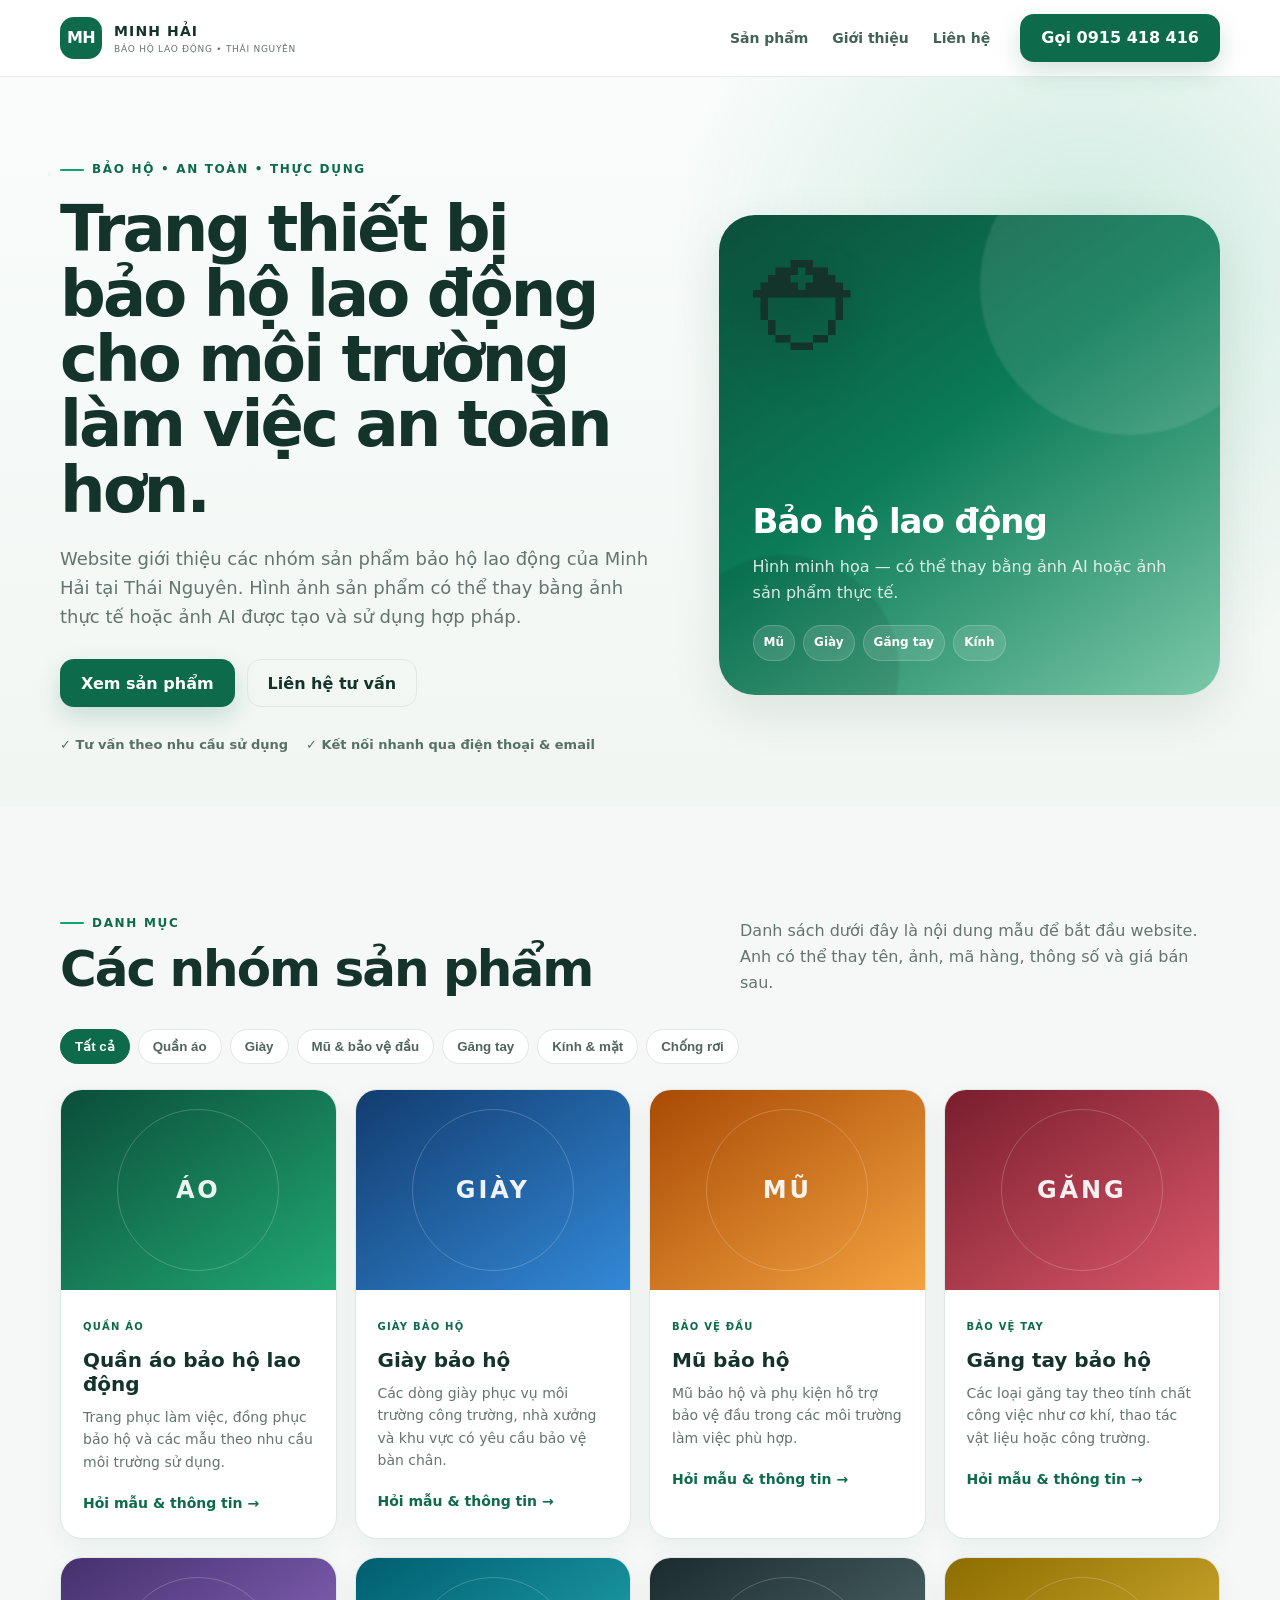
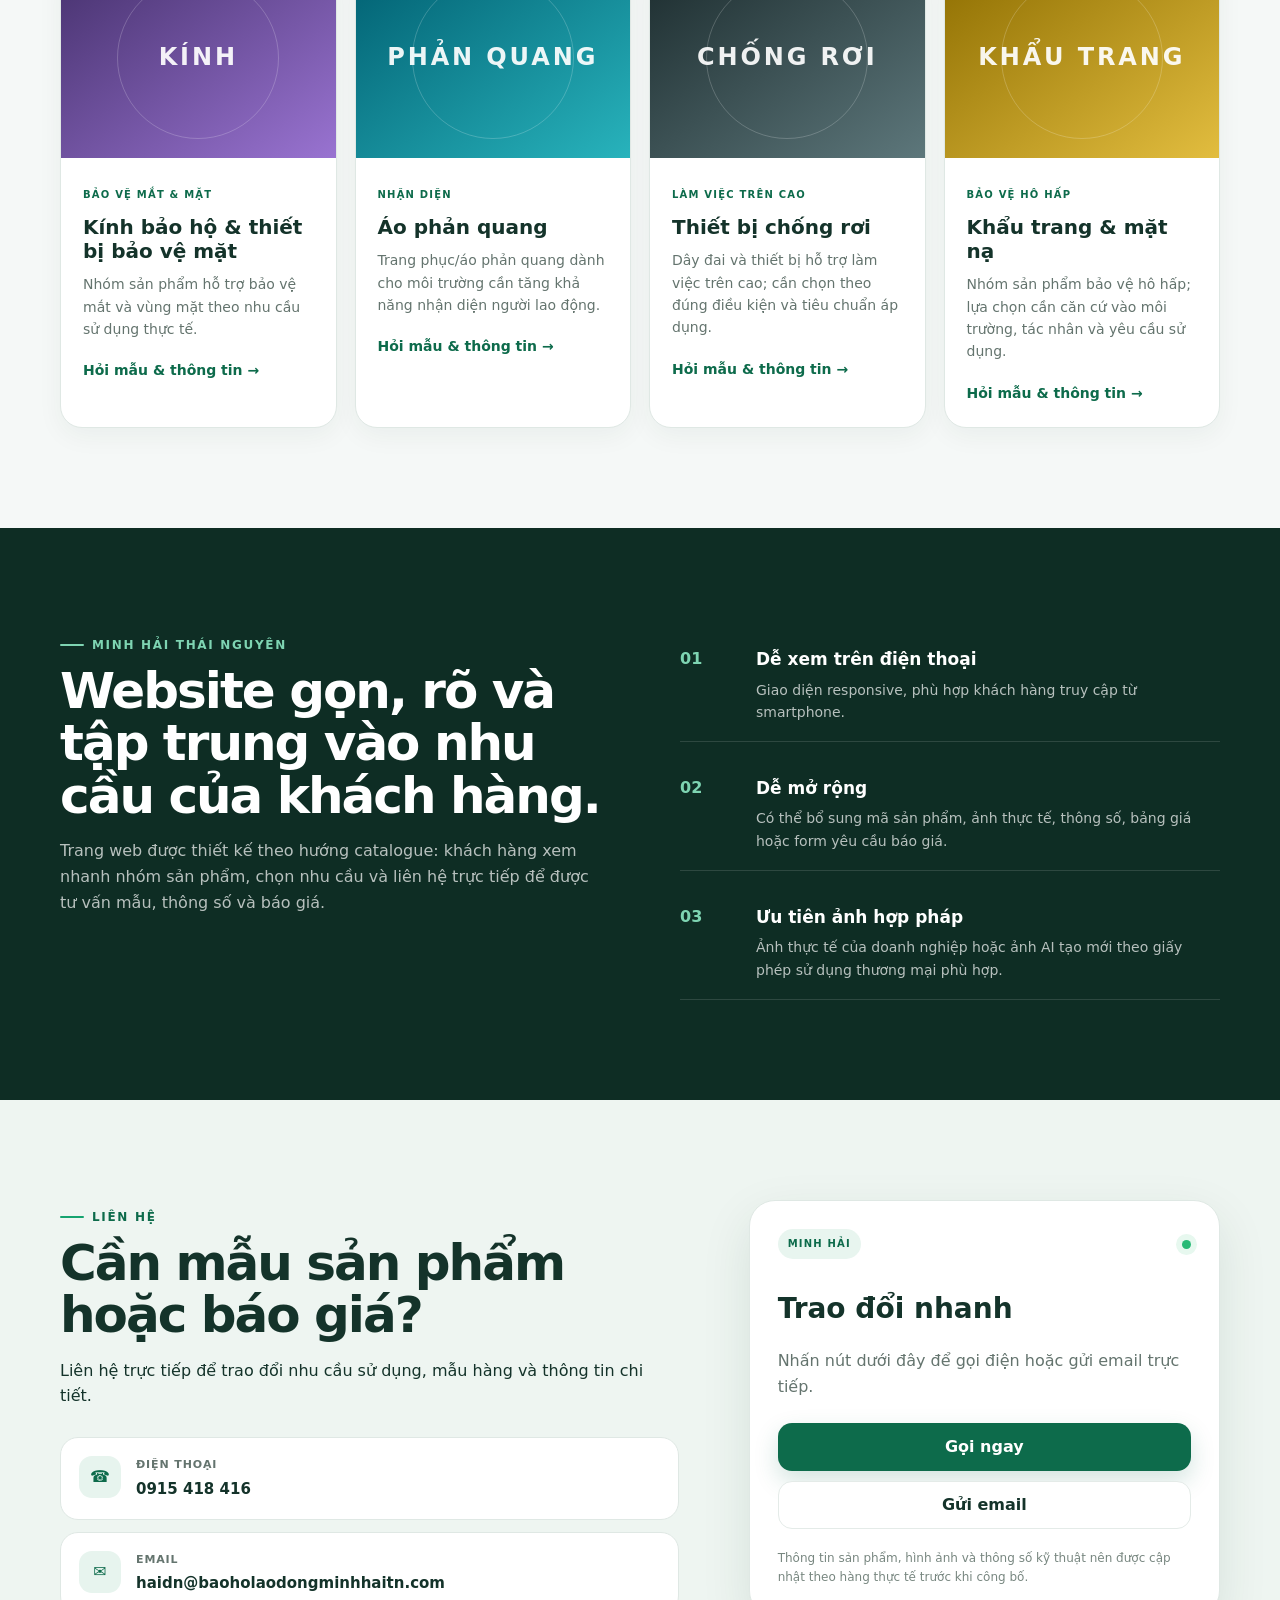
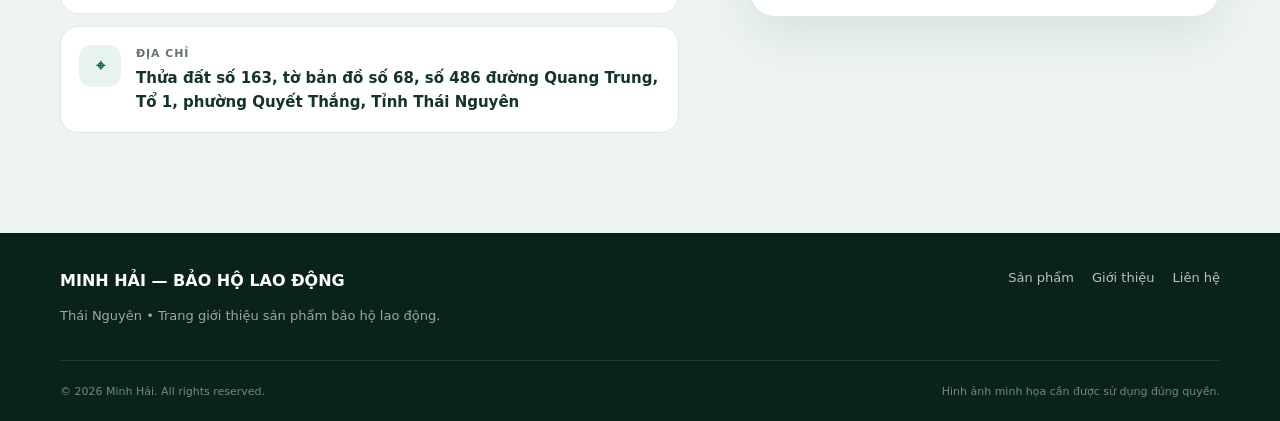
==== index.html @ f8e29e65 "Add files via upload" ====
<!doctype html>
<html lang="vi">
<head>
  <meta charset="utf-8">
  <meta name="viewport" content="width=device-width, initial-scale=1">
  <meta name="description" content="Bảo hộ lao động Minh Hải Thái Nguyên - giới thiệu trang thiết bị bảo hộ lao động và thông tin liên hệ.">
  <meta name="theme-color" content="#0d6b4b">
  <meta property="og:title" content="Bảo hộ lao động Minh Hải Thái Nguyên">
  <meta property="og:description" content="Trang giới thiệu sản phẩm bảo hộ lao động và thông tin liên hệ tại Thái Nguyên.">
  <title>Bảo hộ lao động Minh Hải Thái Nguyên</title>
  <link rel="stylesheet" href="styles.css">
</head>
<body>
  <header class="site-header">
    <div class="container nav-wrap">
      <a href="#top" class="brand" aria-label="Trang chủ">
        <span class="brand-mark">MH</span>
        <span>
          <strong>MINH HẢI</strong>
          <small>BẢO HỘ LAO ĐỘNG • THÁI NGUYÊN</small>
        </span>
      </a>

      <nav class="nav" aria-label="Điều hướng">
        <a href="#san-pham">Sản phẩm</a>
        <a href="#gioi-thieu">Giới thiệu</a>
        <a href="#lien-he">Liên hệ</a>
      </nav>

      <a class="btn btn-primary nav-cta" href="tel:0915418416">Gọi 0915 418 416</a>
    </div>
  </header>

  <main id="top">
    <section class="hero">
      <div class="container hero-grid">
        <div class="hero-copy">
          <span class="eyebrow">BẢO HỘ • AN TOÀN • THỰC DỤNG</span>
          <h1>Trang thiết bị bảo hộ lao động cho môi trường làm việc an toàn hơn.</h1>
          <p>
            Website giới thiệu các nhóm sản phẩm bảo hộ lao động của Minh Hải tại Thái Nguyên.
            Hình ảnh sản phẩm có thể thay bằng ảnh thực tế hoặc ảnh AI được tạo và sử dụng hợp pháp.
          </p>
          <div class="hero-actions">
            <a class="btn btn-primary" href="#san-pham">Xem sản phẩm</a>
            <a class="btn btn-ghost" href="#lien-he">Liên hệ tư vấn</a>
          </div>
          <div class="hero-meta">
            <span>✓ Tư vấn theo nhu cầu sử dụng</span>
            <span>✓ Kết nối nhanh qua điện thoại & email</span>
          </div>
        </div>

        <div class="hero-card" aria-label="Khu vực hình ảnh minh họa">
          <div class="helmet">⛑</div>
          <div class="hero-card-title">Bảo hộ lao động</div>
          <div class="hero-card-sub">Hình minh họa — có thể thay bằng ảnh AI hoặc ảnh sản phẩm thực tế.</div>
          <div class="hero-chip-row">
            <span>Mũ</span><span>Giày</span><span>Găng tay</span><span>Kính</span>
          </div>
        </div>
      </div>
    </section>

    <section id="san-pham" class="section products-section">
      <div class="container">
        <div class="section-heading">
          <div>
            <span class="eyebrow">DANH MỤC</span>
            <h2>Các nhóm sản phẩm</h2>
          </div>
          <p>Danh sách dưới đây là nội dung mẫu để bắt đầu website. Anh có thể thay tên, ảnh, mã hàng, thông số và giá bán sau.</p>
        </div>

        <div class="filters" role="tablist" aria-label="Lọc sản phẩm">
          <button class="filter active" data-filter="all">Tất cả</button>
          <button class="filter" data-filter="clothing">Quần áo</button>
          <button class="filter" data-filter="footwear">Giày</button>
          <button class="filter" data-filter="head">Mũ & bảo vệ đầu</button>
          <button class="filter" data-filter="hand">Găng tay</button>
          <button class="filter" data-filter="eye">Kính & mặt</button>
          <button class="filter" data-filter="fall">Chống rơi</button>
        </div>

        <div class="product-grid">
          <article class="product-card" data-category="clothing">
            <div class="product-visual visual-green"><span>ÁO</span></div>
            <div class="product-body">
              <span class="tag">QUẦN ÁO</span>
              <h3>Quần áo bảo hộ lao động</h3>
              <p>Trang phục làm việc, đồng phục bảo hộ và các mẫu theo nhu cầu môi trường sử dụng.</p>
              <a href="#lien-he" class="text-link">Hỏi mẫu & thông tin →</a>
            </div>
          </article>

          <article class="product-card" data-category="footwear">
            <div class="product-visual visual-blue"><span>GIÀY</span></div>
            <div class="product-body">
              <span class="tag">GIÀY BẢO HỘ</span>
              <h3>Giày bảo hộ</h3>
              <p>Các dòng giày phục vụ môi trường công trường, nhà xưởng và khu vực có yêu cầu bảo vệ bàn chân.</p>
              <a href="#lien-he" class="text-link">Hỏi mẫu & thông tin →</a>
            </div>
          </article>

          <article class="product-card" data-category="head">
            <div class="product-visual visual-orange"><span>MŨ</span></div>
            <div class="product-body">
              <span class="tag">BẢO VỆ ĐẦU</span>
              <h3>Mũ bảo hộ</h3>
              <p>Mũ bảo hộ và phụ kiện hỗ trợ bảo vệ đầu trong các môi trường làm việc phù hợp.</p>
              <a href="#lien-he" class="text-link">Hỏi mẫu & thông tin →</a>
            </div>
          </article>

          <article class="product-card" data-category="hand">
            <div class="product-visual visual-red"><span>GĂNG</span></div>
            <div class="product-body">
              <span class="tag">BẢO VỆ TAY</span>
              <h3>Găng tay bảo hộ</h3>
              <p>Các loại găng tay theo tính chất công việc như cơ khí, thao tác vật liệu hoặc công trường.</p>
              <a href="#lien-he" class="text-link">Hỏi mẫu & thông tin →</a>
            </div>
          </article>

          <article class="product-card" data-category="eye">
            <div class="product-visual visual-purple"><span>KÍNH</span></div>
            <div class="product-body">
              <span class="tag">BẢO VỆ MẮT & MẶT</span>
              <h3>Kính bảo hộ & thiết bị bảo vệ mặt</h3>
              <p>Nhóm sản phẩm hỗ trợ bảo vệ mắt và vùng mặt theo nhu cầu sử dụng thực tế.</p>
              <a href="#lien-he" class="text-link">Hỏi mẫu & thông tin →</a>
            </div>
          </article>

          <article class="product-card" data-category="clothing">
            <div class="product-visual visual-cyan"><span>PHẢN QUANG</span></div>
            <div class="product-body">
              <span class="tag">NHẬN DIỆN</span>
              <h3>Áo phản quang</h3>
              <p>Trang phục/áo phản quang dành cho môi trường cần tăng khả năng nhận diện người lao động.</p>
              <a href="#lien-he" class="text-link">Hỏi mẫu & thông tin →</a>
            </div>
          </article>

          <article class="product-card" data-category="fall">
            <div class="product-visual visual-dark"><span>CHỐNG RƠI</span></div>
            <div class="product-body">
              <span class="tag">LÀM VIỆC TRÊN CAO</span>
              <h3>Thiết bị chống rơi</h3>
              <p>Dây đai và thiết bị hỗ trợ làm việc trên cao; cần chọn theo đúng điều kiện và tiêu chuẩn áp dụng.</p>
              <a href="#lien-he" class="text-link">Hỏi mẫu & thông tin →</a>
            </div>
          </article>

          <article class="product-card" data-category="eye">
            <div class="product-visual visual-yellow"><span>KHẨU TRANG</span></div>
            <div class="product-body">
              <span class="tag">BẢO VỆ HÔ HẤP</span>
              <h3>Khẩu trang & mặt nạ</h3>
              <p>Nhóm sản phẩm bảo vệ hô hấp; lựa chọn cần căn cứ vào môi trường, tác nhân và yêu cầu sử dụng.</p>
              <a href="#lien-he" class="text-link">Hỏi mẫu & thông tin →</a>
            </div>
          </article>
        </div>
      </div>
    </section>

    <section id="gioi-thieu" class="section intro-section">
      <div class="container intro-grid">
        <div>
          <span class="eyebrow">MINH HẢI THÁI NGUYÊN</span>
          <h2>Website gọn, rõ và tập trung vào nhu cầu của khách hàng.</h2>
          <p>
            Trang web được thiết kế theo hướng catalogue: khách hàng xem nhanh nhóm sản phẩm,
            chọn nhu cầu và liên hệ trực tiếp để được tư vấn mẫu, thông số và báo giá.
          </p>
        </div>
        <div class="benefit-list">
          <div class="benefit">
            <span>01</span>
            <div><strong>Dễ xem trên điện thoại</strong><p>Giao diện responsive, phù hợp khách hàng truy cập từ smartphone.</p></div>
          </div>
          <div class="benefit">
            <span>02</span>
            <div><strong>Dễ mở rộng</strong><p>Có thể bổ sung mã sản phẩm, ảnh thực tế, thông số, bảng giá hoặc form yêu cầu báo giá.</p></div>
          </div>
          <div class="benefit">
            <span>03</span>
            <div><strong>Ưu tiên ảnh hợp pháp</strong><p>Ảnh thực tế của doanh nghiệp hoặc ảnh AI tạo mới theo giấy phép sử dụng thương mại phù hợp.</p></div>
          </div>
        </div>
      </div>
    </section>

    <section id="lien-he" class="section contact-section">
      <div class="container contact-grid">
        <div>
          <span class="eyebrow">LIÊN HỆ</span>
          <h2>Cần mẫu sản phẩm hoặc báo giá?</h2>
          <p>Liên hệ trực tiếp để trao đổi nhu cầu sử dụng, mẫu hàng và thông tin chi tiết.</p>

          <div class="contact-cards">
            <a class="contact-card" href="tel:0915418416">
              <span class="contact-icon">☎</span>
              <div><small>Điện thoại</small><strong>0915 418 416</strong></div>
            </a>
            <a class="contact-card" href="mailto:haidn@baoholaodongminhhaitn.com">
              <span class="contact-icon">✉</span>
              <div><small>Email</small><strong>haidn@baoholaodongminhhai<wbr>tn.com</strong></div>
            </a>
            <a class="contact-card" target="_blank" rel="noopener" href="https://www.google.com/maps/search/?api=1&query=Th%E1%BB%ADa%20%C4%91%E1%BA%A5t%20s%E1%BB%91%20163%2C%20t%E1%BB%9D%20b%E1%BA%A3n%20%C4%91%E1%BB%93%20s%E1%BB%91%2068%2C%20s%E1%BB%91%20486%20%C4%91%C6%B0%E1%BB%9Dng%20Quang%20Trung%2C%20T%E1%BB%95%201%2C%20ph%C6%B0%E1%BB%9Dng%20Quy%E1%BA%BFt%20Th%E1%BA%AFng%2C%20t%E1%BB%89nh%20Th%C3%A1i%20Nguy%C3%AAn">
              <span class="contact-icon">⌖</span>
              <div><small>Địa chỉ</small><strong>Thửa đất số 163, tờ bản đồ số 68, số 486 đường Quang Trung, Tổ 1, phường Quyết Thắng, Tỉnh Thái Nguyên</strong></div>
            </a>
          </div>
        </div>

        <div class="contact-panel">
          <div class="panel-top">
            <span class="panel-badge">MINH HẢI</span>
            <span class="dot-live"></span>
          </div>
          <h3>Trao đổi nhanh</h3>
          <p>Nhấn nút dưới đây để gọi điện hoặc gửi email trực tiếp.</p>
          <div class="panel-actions">
            <a class="btn btn-primary btn-wide" href="tel:0915418416">Gọi ngay</a>
            <a class="btn btn-light btn-wide" href="mailto:haidn@baoholaodongminhhai<wbr>tn.com">Gửi email</a>
          </div>
          <small class="panel-note">Thông tin sản phẩm, hình ảnh và thông số kỹ thuật nên được cập nhật theo hàng thực tế trước khi công bố.</small>
        </div>
      </div>
    </section>
  </main>

  <footer class="site-footer">
    <div class="container footer-grid">
      <div>
        <strong>MINH HẢI — BẢO HỘ LAO ĐỘNG</strong>
        <p>Thái Nguyên • Trang giới thiệu sản phẩm bảo hộ lao động.</p>
      </div>
      <div class="footer-links">
        <a href="#san-pham">Sản phẩm</a>
        <a href="#gioi-thieu">Giới thiệu</a>
        <a href="#lien-he">Liên hệ</a>
      </div>
    </div>
    <div class="container footer-bottom">
      <span>© <span id="year"></span> Minh Hải. All rights reserved.</span>
      <span>Hình ảnh minh họa cần được sử dụng đúng quyền.</span>
    </div>
  </footer>

  <script src="script.js"></script>
</body>
</html>
---- styles.css ----
:root{
  --bg:#f5f8f7;
  --surface:#ffffff;
  --text:#14332a;
  --muted:#64746e;
  --brand:#0d6b4b;
  --brand-2:#15a36f;
  --line:#dfe8e4;
  --shadow:0 18px 50px rgba(15,55,43,.10);
  --radius:24px;
}
*{box-sizing:border-box}
html{scroll-behavior:smooth}
body{margin:0;font-family:Inter,ui-sans-serif,system-ui,-apple-system,BlinkMacSystemFont,"Segoe UI",sans-serif;background:var(--bg);color:var(--text);line-height:1.6}
a{color:inherit;text-decoration:none}
.container{width:min(1160px,calc(100% - 40px));margin:0 auto}
.site-header{position:sticky;top:0;z-index:20;background:rgba(255,255,255,.92);backdrop-filter:blur(12px);border-bottom:1px solid rgba(223,232,228,.8)}
.nav-wrap{min-height:76px;display:flex;align-items:center;gap:30px}
.brand{display:flex;align-items:center;gap:12px;margin-right:auto}
.brand-mark{width:42px;height:42px;border-radius:14px;display:grid;place-items:center;background:var(--brand);color:#fff;font-weight:800;letter-spacing:-.04em}
.brand strong{display:block;font-size:14px;letter-spacing:.08em}
.brand small{display:block;color:var(--muted);font-size:9px;letter-spacing:.08em}
.nav{display:flex;gap:24px;color:#426258;font-weight:600;font-size:14px}
.nav a:hover,.text-link:hover{color:var(--brand)}
.btn{display:inline-flex;align-items:center;justify-content:center;min-height:48px;padding:0 20px;border-radius:14px;font-weight:750;border:1px solid transparent;transition:.2s ease}
.btn:hover{transform:translateY(-1px)}
.btn-primary{background:var(--brand);color:#fff;box-shadow:0 10px 25px rgba(13,107,75,.18)}
.btn-ghost{background:transparent;border-color:var(--line);color:var(--text)}
.btn-light{background:#fff;border-color:#e4ebe8;color:var(--text)}
.btn-wide{width:100%}
.hero{padding:76px 0 50px;background:radial-gradient(circle at 85% 25%,rgba(21,163,111,.18),transparent 34%),linear-gradient(180deg,#f9fcfb 0%,#f1f6f3 100%)}
.hero-grid{display:grid;grid-template-columns:1.08fr .92fr;gap:70px;align-items:center}
.eyebrow{display:inline-flex;align-items:center;gap:8px;color:var(--brand);font-weight:800;font-size:12px;letter-spacing:.14em}
.eyebrow:before{content:"";width:24px;height:2px;background:var(--brand-2);border-radius:99px}
.hero h1{font-size:clamp(40px,5vw,70px);line-height:1.02;letter-spacing:-.045em;max-width:760px;margin:17px 0 22px}
.hero-copy>p{font-size:18px;color:var(--muted);max-width:720px;margin:0}
.hero-actions{display:flex;gap:12px;margin:28px 0}
.hero-meta{display:flex;flex-wrap:wrap;gap:18px;color:#587167;font-size:13px;font-weight:650}
.hero-card{min-height:480px;border-radius:36px;position:relative;overflow:hidden;padding:34px;display:flex;flex-direction:column;justify-content:flex-end;background:linear-gradient(145deg,#0c4f3a,#0b7b57 45%,#7bc8a9);box-shadow:var(--shadow)}
.hero-card:before,.hero-card:after{content:"";position:absolute;border-radius:50%;filter:blur(1px)}
.hero-card:before{width:300px;height:300px;background:rgba(255,255,255,.10);top:-80px;right:-60px}
.hero-card:after{width:230px;height:230px;background:rgba(0,0,0,.08);bottom:-90px;left:-50px}
.helmet{position:relative;z-index:1;font-size:120px;line-height:1;margin-bottom:auto;filter:drop-shadow(0 20px 22px rgba(0,0,0,.2))}
.hero-card-title,.hero-card-sub,.hero-chip-row{position:relative;z-index:1;color:#fff}
.hero-card-title{font-size:34px;font-weight:850;letter-spacing:-.03em}
.hero-card-sub{max-width:420px;opacity:.84;margin:6px 0 20px}
.hero-chip-row{display:flex;flex-wrap:wrap;gap:8px}
.hero-chip-row span{background:rgba(255,255,255,.12);border:1px solid rgba(255,255,255,.18);padding:7px 10px;border-radius:999px;font-size:12px;font-weight:700}
.section{padding:100px 0}
.section-heading{display:flex;align-items:end;justify-content:space-between;gap:40px;margin-bottom:34px}
.section-heading h2,.intro-section h2,.contact-section h2{font-size:clamp(32px,4vw,50px);line-height:1.05;letter-spacing:-.04em;margin:10px 0 0}
.section-heading p{max-width:480px;color:var(--muted);margin:0}
.filters{display:flex;gap:8px;flex-wrap:wrap;margin-bottom:25px}
.filter{border:1px solid var(--line);background:#fff;color:#51655d;border-radius:999px;padding:9px 14px;font-weight:700;cursor:pointer}
.filter.active,.filter:hover{background:var(--brand);border-color:var(--brand);color:#fff}
.product-grid{display:grid;grid-template-columns:repeat(4,1fr);gap:18px}
.product-card{background:#fff;border:1px solid var(--line);border-radius:22px;overflow:hidden;box-shadow:0 8px 26px rgba(19,52,42,.05);transition:.2s ease}
.product-card:hover{transform:translateY(-4px);box-shadow:0 18px 34px rgba(19,52,42,.09)}
.product-card.is-hidden{display:none}
.product-visual{min-height:200px;display:grid;place-items:center;font-weight:900;letter-spacing:.12em;font-size:24px;color:rgba(255,255,255,.92);position:relative;overflow:hidden}
.product-visual:after{content:"";width:160px;height:160px;border:1px solid rgba(255,255,255,.2);border-radius:50%;position:absolute}
.visual-green{background:linear-gradient(145deg,#0b4d39,#21a873)}
.visual-blue{background:linear-gradient(145deg,#123c6f,#3389d7)}
.visual-orange{background:linear-gradient(145deg,#a84a05,#f4a340)}
.visual-red{background:linear-gradient(145deg,#781d2d,#da586a)}
.visual-purple{background:linear-gradient(145deg,#45306c,#9973d1)}
.visual-cyan{background:linear-gradient(145deg,#005e70,#28b3bc)}
.visual-dark{background:linear-gradient(145deg,#1b2b2d,#5d777b)}
.visual-yellow{background:linear-gradient(145deg,#8d6d00,#e2bd3f)}
.product-body{padding:22px}
.tag{font-size:10px;letter-spacing:.12em;font-weight:850;color:var(--brand)}
.product-body h3{font-size:20px;line-height:1.2;margin:10px 0}
.product-body p{color:var(--muted);font-size:14px;margin:0 0 17px}
.text-link{font-weight:800;color:var(--brand);font-size:14px}
.intro-section{background:#0e2d24;color:#fff}
.intro-section .eyebrow{color:#7ed4b2}
.intro-section .eyebrow:before{background:#7ed4b2}
.intro-grid{display:grid;grid-template-columns:1fr 1fr;gap:80px;align-items:start}
.intro-section p{color:rgba(255,255,255,.70)}
.benefit-list{display:grid;gap:15px}
.benefit{display:grid;grid-template-columns:60px 1fr;gap:16px;padding:18px 0;border-bottom:1px solid rgba(255,255,255,.13)}
.benefit>span{font-weight:800;color:#7ed4b2}
.benefit strong{font-size:17px}
.benefit p{font-size:14px;margin:5px 0 0}
.contact-section{background:#eef5f1}
.contact-grid{display:grid;grid-template-columns:1.05fr .8fr;gap:70px}
.contact-cards{display:grid;gap:12px;margin-top:28px}
.contact-card{display:flex;gap:15px;align-items:flex-start;padding:18px;background:#fff;border:1px solid var(--line);border-radius:18px}
.contact-card:hover{border-color:#b8d8cb}
.contact-icon{width:42px;height:42px;flex:0 0 auto;border-radius:13px;display:grid;place-items:center;background:#e7f4ee;color:var(--brand);font-weight:900}
.contact-card small{display:block;color:var(--muted);font-size:11px;text-transform:uppercase;letter-spacing:.08em;font-weight:800}
.contact-card strong{display:block;margin-top:3px;font-size:15px;overflow-wrap:anywhere}
.contact-panel{background:#fff;border:1px solid var(--line);border-radius:26px;padding:28px;box-shadow:var(--shadow);align-self:start}
.panel-top{display:flex;align-items:center;justify-content:space-between}
.panel-badge{background:#e8f5ef;color:var(--brand);padding:7px 10px;border-radius:999px;font-size:10px;font-weight:900;letter-spacing:.12em}
.dot-live{width:9px;height:9px;border-radius:50%;background:#29ba76;box-shadow:0 0 0 6px #e7f8ef}
.contact-panel h3{font-size:28px;margin:28px 0 8px}
.contact-panel p{color:var(--muted)}
.panel-actions{display:grid;gap:10px;margin-top:24px}
.panel-note{display:block;color:#788780;font-size:12px;margin-top:20px}
.site-footer{padding:35px 0 20px;background:#09231c;color:#fff}
.footer-grid{display:flex;justify-content:space-between;gap:30px;align-items:start}
.footer-grid p{color:rgba(255,255,255,.6);font-size:13px}
.footer-links{display:flex;gap:18px;color:rgba(255,255,255,.72);font-size:13px}
.footer-bottom{display:flex;justify-content:space-between;gap:20px;padding-top:22px;margin-top:20px;border-top:1px solid rgba(255,255,255,.10);color:rgba(255,255,255,.45);font-size:11px}
@media (max-width:980px){
  .hero-grid,.intro-grid,.contact-grid{grid-template-columns:1fr}
  .hero-card{min-height:380px}
  .product-grid{grid-template-columns:repeat(2,1fr)}
  .section-heading{align-items:start;flex-direction:column}
  .nav{display:none}
}
@media (max-width:620px){
  .container{width:min(100% - 24px,1160px)}
  .nav-cta{display:none}
  .hero{padding-top:52px}
  .hero-actions{flex-direction:column}
  .hero-actions .btn{width:100%}
  .product-grid{grid-template-columns:1fr}
  .section{padding:70px 0}
  .footer-grid,.footer-bottom{flex-direction:column}
  .hero h1{font-size:42px}
}
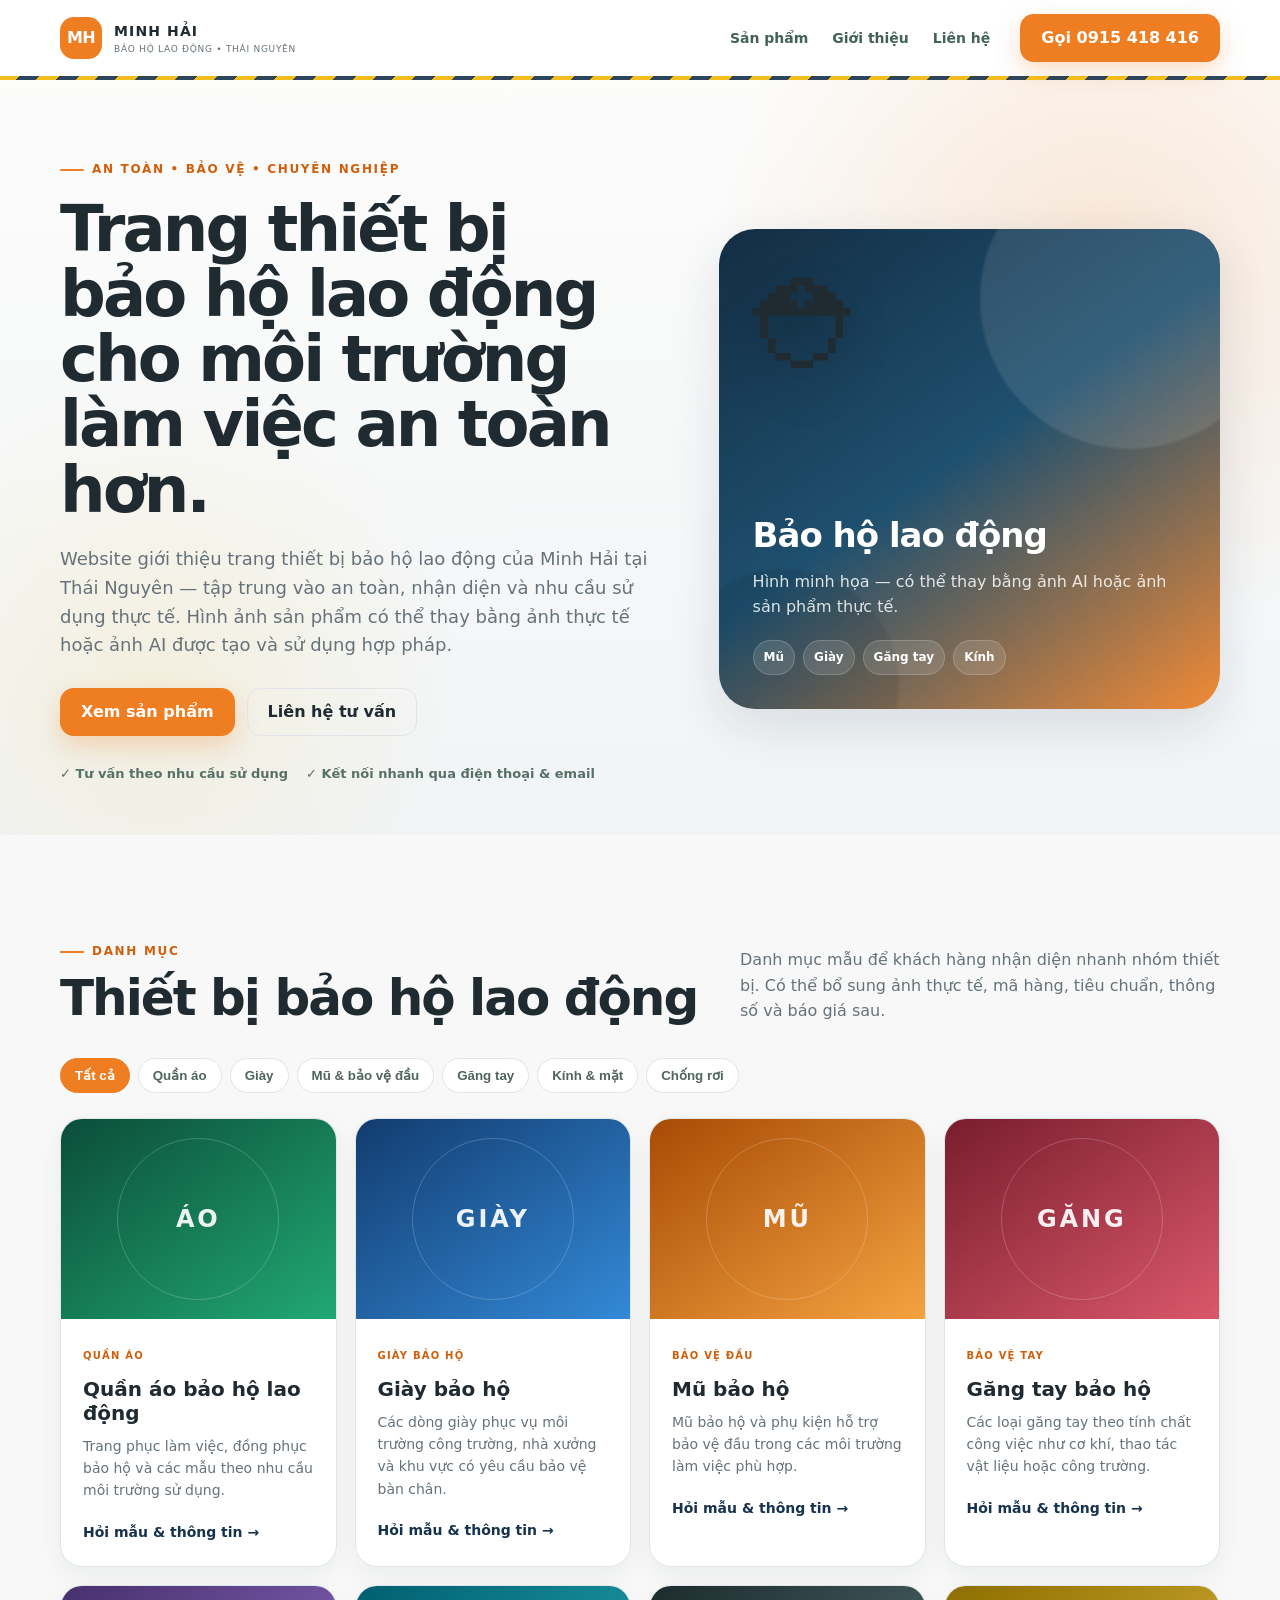
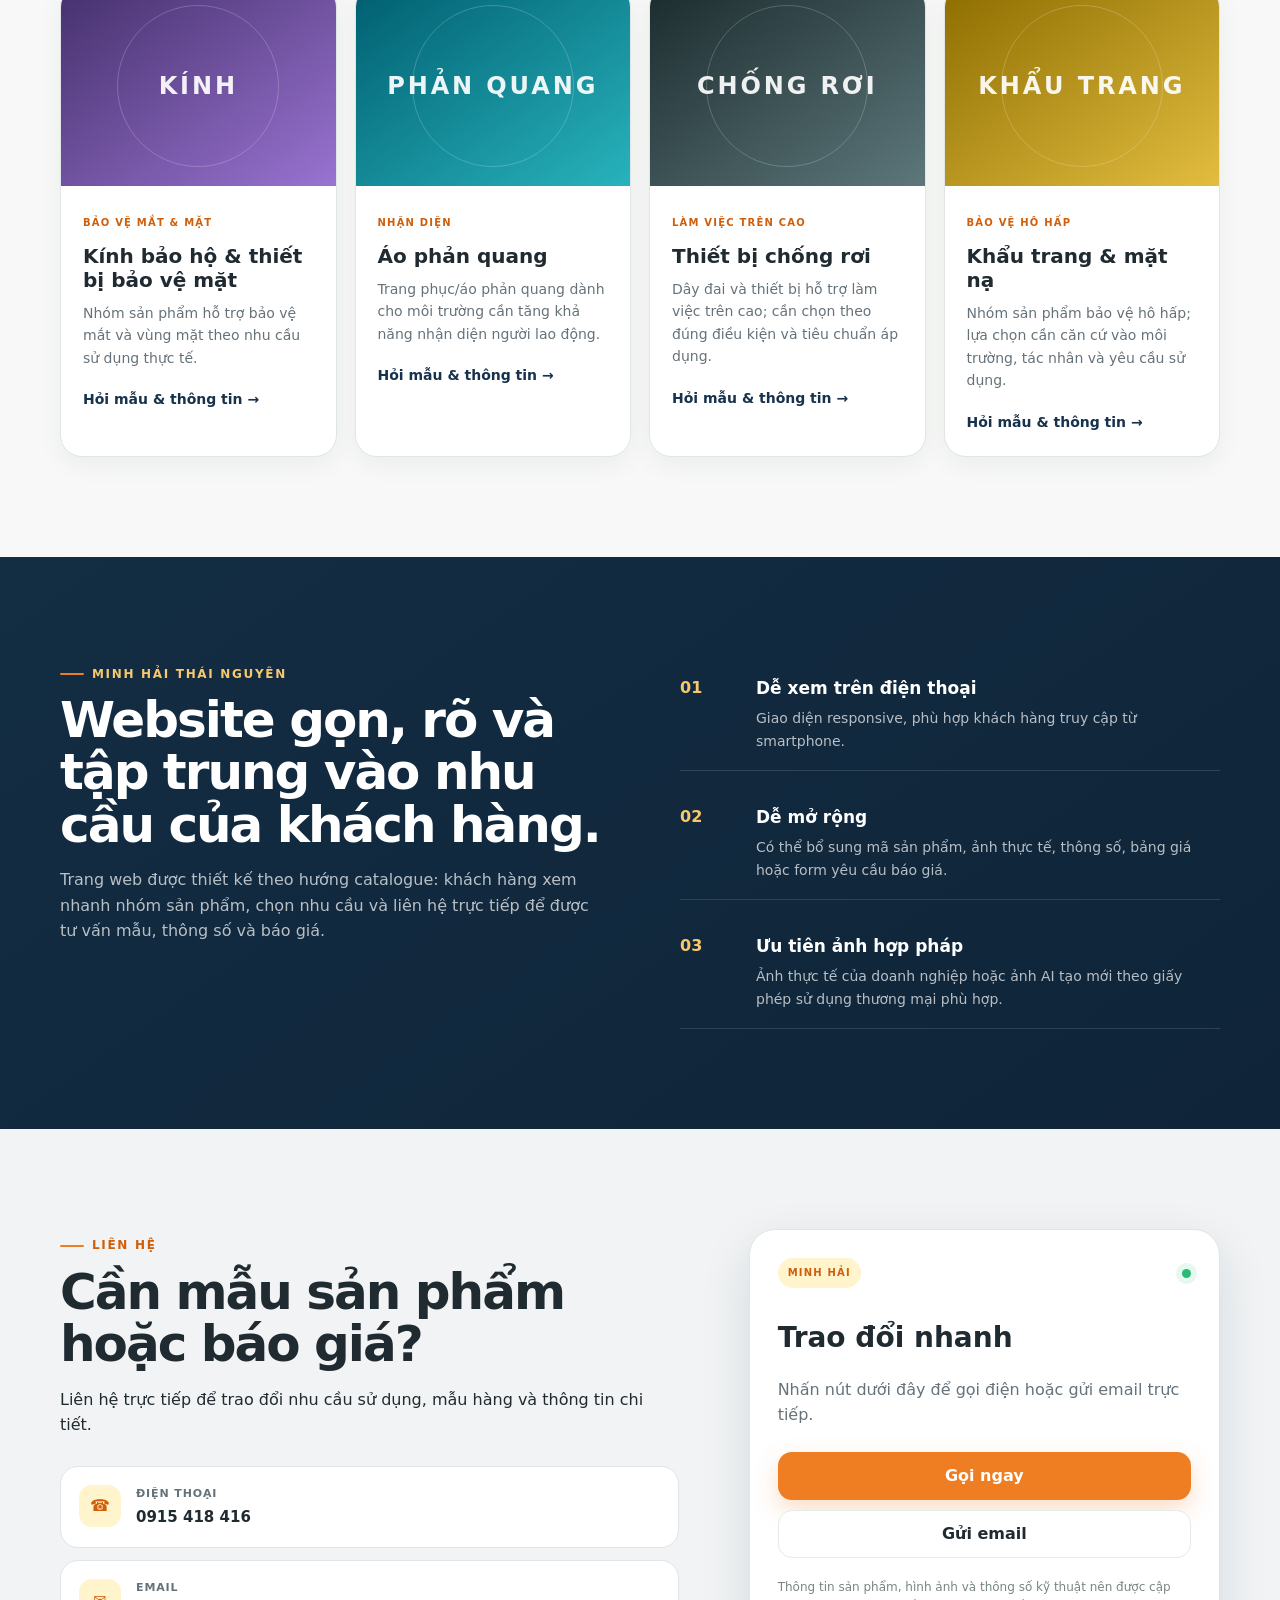
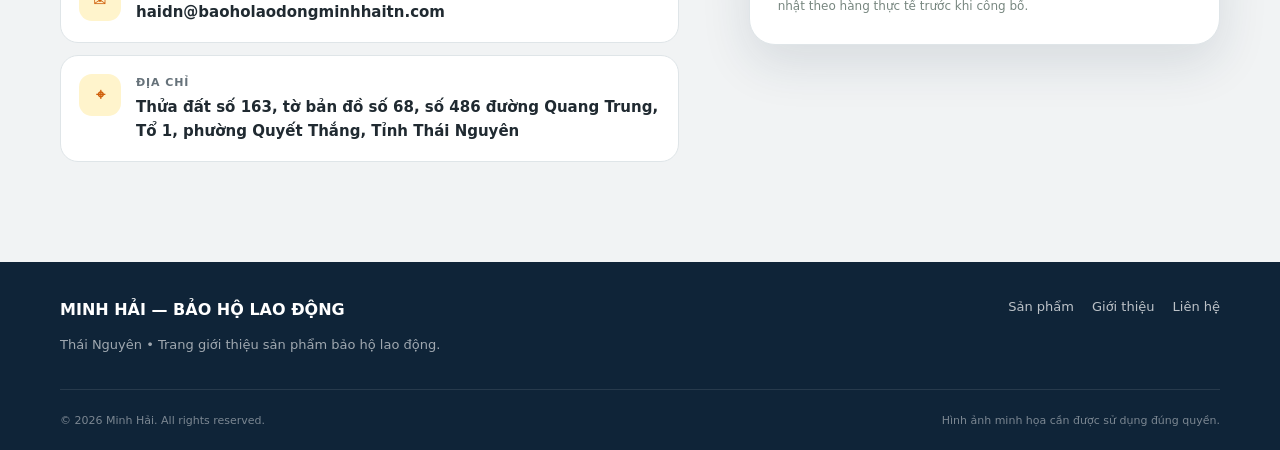
==== commit 64aec874: "Add files via upload" ====
--- a/index.html
+++ b/index.html
@@ -35,10 +35,10 @@
     <section class="hero">
       <div class="container hero-grid">
         <div class="hero-copy">
-          <span class="eyebrow">BẢO HỘ • AN TOÀN • THỰC DỤNG</span>
+          <span class="eyebrow">AN TOÀN • BẢO VỆ • CHUYÊN NGHIỆP</span>
           <h1>Trang thiết bị bảo hộ lao động cho môi trường làm việc an toàn hơn.</h1>
           <p>
-            Website giới thiệu các nhóm sản phẩm bảo hộ lao động của Minh Hải tại Thái Nguyên.
+            Website giới thiệu trang thiết bị bảo hộ lao động của Minh Hải tại Thái Nguyên — tập trung vào an toàn, nhận diện và nhu cầu sử dụng thực tế.
             Hình ảnh sản phẩm có thể thay bằng ảnh thực tế hoặc ảnh AI được tạo và sử dụng hợp pháp.
           </p>
           <div class="hero-actions">
@@ -67,9 +67,9 @@
         <div class="section-heading">
           <div>
             <span class="eyebrow">DANH MỤC</span>
-            <h2>Các nhóm sản phẩm</h2>
-          </div>
-          <p>Danh sách dưới đây là nội dung mẫu để bắt đầu website. Anh có thể thay tên, ảnh, mã hàng, thông số và giá bán sau.</p>
+            <h2>Thiết bị bảo hộ lao động</h2>
+          </div>
+          <p>Danh mục mẫu để khách hàng nhận diện nhanh nhóm thiết bị. Có thể bổ sung ảnh thực tế, mã hàng, tiêu chuẩn, thông số và báo giá sau.</p>
         </div>
 
         <div class="filters" role="tablist" aria-label="Lọc sản phẩm">
--- a/styles.css
+++ b/styles.css
@@ -1,12 +1,19 @@
-:root{
-  --bg:#f5f8f7;
+ :root{
+  --bg:#f7f8f7;
   --surface:#ffffff;
-  --text:#14332a;
-  --muted:#64746e;
-  --brand:#0d6b4b;
-  --brand-2:#15a36f;
-  --line:#dfe8e4;
-  --shadow:0 18px 50px rgba(15,55,43,.10);
+  --text:#202a31;
+  --muted:#66727a;
+  --brand:#17324d;
+  --brand-2:#ef7d22;
+  --safety:#f2b705;
+  --safety-soft:#fff4cc;
+  --navy:#17324d;
+  --navy-2:#0f2438;
+  --orange:#ef7d22;
+  --orange-dark:#cf5f0b;
+  --steel:#6f8795;
+  --line:#dfe5e8;
+  --shadow:0 18px 50px rgba(23,50,77,.12);
   --radius:24px;
 }
 *{box-sizing:border-box}
@@ -15,32 +22,33 @@
 a{color:inherit;text-decoration:none}
 .container{width:min(1160px,calc(100% - 40px));margin:0 auto}
 .site-header{position:sticky;top:0;z-index:20;background:rgba(255,255,255,.92);backdrop-filter:blur(12px);border-bottom:1px solid rgba(223,232,228,.8)}
+.site-header:after{content:"";position:absolute;left:0;right:0;bottom:-4px;height:4px;background:repeating-linear-gradient(135deg,#f2b705 0 14px,#17324d 14px 28px);opacity:.9}
 .nav-wrap{min-height:76px;display:flex;align-items:center;gap:30px}
 .brand{display:flex;align-items:center;gap:12px;margin-right:auto}
-.brand-mark{width:42px;height:42px;border-radius:14px;display:grid;place-items:center;background:var(--brand);color:#fff;font-weight:800;letter-spacing:-.04em}
+.brand-mark{width:42px;height:42px;border-radius:14px;display:grid;place-items:center;background:var(--orange);color:#fff;font-weight:800;letter-spacing:-.04em}
 .brand strong{display:block;font-size:14px;letter-spacing:.08em}
 .brand small{display:block;color:var(--muted);font-size:9px;letter-spacing:.08em}
 .nav{display:flex;gap:24px;color:#426258;font-weight:600;font-size:14px}
-.nav a:hover,.text-link:hover{color:var(--brand)}
+.nav a:hover,.text-link:hover{color:var(--orange-dark)}
 .btn{display:inline-flex;align-items:center;justify-content:center;min-height:48px;padding:0 20px;border-radius:14px;font-weight:750;border:1px solid transparent;transition:.2s ease}
 .btn:hover{transform:translateY(-1px)}
-.btn-primary{background:var(--brand);color:#fff;box-shadow:0 10px 25px rgba(13,107,75,.18)}
+.btn-primary{background:var(--orange);color:#fff;box-shadow:0 10px 25px rgba(239,125,34,.25)}
 .btn-ghost{background:transparent;border-color:var(--line);color:var(--text)}
 .btn-light{background:#fff;border-color:#e4ebe8;color:var(--text)}
 .btn-wide{width:100%}
-.hero{padding:76px 0 50px;background:radial-gradient(circle at 85% 25%,rgba(21,163,111,.18),transparent 34%),linear-gradient(180deg,#f9fcfb 0%,#f1f6f3 100%)}
+.hero{padding:76px 0 50px;background:radial-gradient(circle at 86% 24%,rgba(239,125,34,.16),transparent 31%),radial-gradient(circle at 12% 80%,rgba(242,183,5,.10),transparent 24%),linear-gradient(180deg,#fcfcfb 0%,#f1f4f6 100%)}
 .hero-grid{display:grid;grid-template-columns:1.08fr .92fr;gap:70px;align-items:center}
-.eyebrow{display:inline-flex;align-items:center;gap:8px;color:var(--brand);font-weight:800;font-size:12px;letter-spacing:.14em}
-.eyebrow:before{content:"";width:24px;height:2px;background:var(--brand-2);border-radius:99px}
+.eyebrow{display:inline-flex;align-items:center;gap:8px;color:var(--orange-dark);font-weight:800;font-size:12px;letter-spacing:.14em}
+.eyebrow:before{content:"";width:24px;height:2px;background:var(--orange);border-radius:99px}
 .hero h1{font-size:clamp(40px,5vw,70px);line-height:1.02;letter-spacing:-.045em;max-width:760px;margin:17px 0 22px}
 .hero-copy>p{font-size:18px;color:var(--muted);max-width:720px;margin:0}
 .hero-actions{display:flex;gap:12px;margin:28px 0}
 .hero-meta{display:flex;flex-wrap:wrap;gap:18px;color:#587167;font-size:13px;font-weight:650}
-.hero-card{min-height:480px;border-radius:36px;position:relative;overflow:hidden;padding:34px;display:flex;flex-direction:column;justify-content:flex-end;background:linear-gradient(145deg,#0c4f3a,#0b7b57 45%,#7bc8a9);box-shadow:var(--shadow)}
+.hero-card{min-height:480px;border-radius:36px;position:relative;overflow:hidden;padding:34px;display:flex;flex-direction:column;justify-content:flex-end;background:linear-gradient(145deg,#132d43,#1f506f 48%,#f18a35);box-shadow:var(--shadow)}
 .hero-card:before,.hero-card:after{content:"";position:absolute;border-radius:50%;filter:blur(1px)}
 .hero-card:before{width:300px;height:300px;background:rgba(255,255,255,.10);top:-80px;right:-60px}
 .hero-card:after{width:230px;height:230px;background:rgba(0,0,0,.08);bottom:-90px;left:-50px}
-.helmet{position:relative;z-index:1;font-size:120px;line-height:1;margin-bottom:auto;filter:drop-shadow(0 20px 22px rgba(0,0,0,.2))}
+.helmet{position:relative;z-index:1;font-size:120px;line-height:1;margin-bottom:auto;filter:drop-shadow(0 20px 22px rgba(0,0,0,.22));transform:translateY(4px)}
 .hero-card-title,.hero-card-sub,.hero-chip-row{position:relative;z-index:1;color:#fff}
 .hero-card-title{font-size:34px;font-weight:850;letter-spacing:-.03em}
 .hero-card-sub{max-width:420px;opacity:.84;margin:6px 0 20px}
@@ -52,7 +60,7 @@
 .section-heading p{max-width:480px;color:var(--muted);margin:0}
 .filters{display:flex;gap:8px;flex-wrap:wrap;margin-bottom:25px}
 .filter{border:1px solid var(--line);background:#fff;color:#51655d;border-radius:999px;padding:9px 14px;font-weight:700;cursor:pointer}
-.filter.active,.filter:hover{background:var(--brand);border-color:var(--brand);color:#fff}
+.filter.active,.filter:hover{background:var(--orange);border-color:var(--orange);color:#fff}
 .product-grid{display:grid;grid-template-columns:repeat(4,1fr);gap:18px}
 .product-card{background:#fff;border:1px solid var(--line);border-radius:22px;overflow:hidden;box-shadow:0 8px 26px rgba(19,52,42,.05);transition:.2s ease}
 .product-card:hover{transform:translateY(-4px);box-shadow:0 18px 34px rgba(19,52,42,.09)}
@@ -68,37 +76,37 @@
 .visual-dark{background:linear-gradient(145deg,#1b2b2d,#5d777b)}
 .visual-yellow{background:linear-gradient(145deg,#8d6d00,#e2bd3f)}
 .product-body{padding:22px}
-.tag{font-size:10px;letter-spacing:.12em;font-weight:850;color:var(--brand)}
+.tag{font-size:10px;letter-spacing:.12em;font-weight:850;color:var(--orange-dark)}
 .product-body h3{font-size:20px;line-height:1.2;margin:10px 0}
 .product-body p{color:var(--muted);font-size:14px;margin:0 0 17px}
 .text-link{font-weight:800;color:var(--brand);font-size:14px}
-.intro-section{background:#0e2d24;color:#fff}
-.intro-section .eyebrow{color:#7ed4b2}
-.intro-section .eyebrow:before{background:#7ed4b2}
+.intro-section{background:linear-gradient(145deg,#132d43,#0f2438);color:#fff}
+.intro-section .eyebrow{color:#f8c86a}
+.intro-section .eyebrow:before{background:#ef7d22}
 .intro-grid{display:grid;grid-template-columns:1fr 1fr;gap:80px;align-items:start}
 .intro-section p{color:rgba(255,255,255,.70)}
 .benefit-list{display:grid;gap:15px}
 .benefit{display:grid;grid-template-columns:60px 1fr;gap:16px;padding:18px 0;border-bottom:1px solid rgba(255,255,255,.13)}
-.benefit>span{font-weight:800;color:#7ed4b2}
+.benefit>span{font-weight:800;color:#f8c86a}
 .benefit strong{font-size:17px}
 .benefit p{font-size:14px;margin:5px 0 0}
-.contact-section{background:#eef5f1}
+.contact-section{background:#f1f3f4}
 .contact-grid{display:grid;grid-template-columns:1.05fr .8fr;gap:70px}
 .contact-cards{display:grid;gap:12px;margin-top:28px}
 .contact-card{display:flex;gap:15px;align-items:flex-start;padding:18px;background:#fff;border:1px solid var(--line);border-radius:18px}
-.contact-card:hover{border-color:#b8d8cb}
-.contact-icon{width:42px;height:42px;flex:0 0 auto;border-radius:13px;display:grid;place-items:center;background:#e7f4ee;color:var(--brand);font-weight:900}
+.contact-card:hover{border-color:#efc18c}
+.contact-icon{width:42px;height:42px;flex:0 0 auto;border-radius:13px;display:grid;place-items:center;background:var(--safety-soft);color:var(--orange-dark);font-weight:900}
 .contact-card small{display:block;color:var(--muted);font-size:11px;text-transform:uppercase;letter-spacing:.08em;font-weight:800}
 .contact-card strong{display:block;margin-top:3px;font-size:15px;overflow-wrap:anywhere}
 .contact-panel{background:#fff;border:1px solid var(--line);border-radius:26px;padding:28px;box-shadow:var(--shadow);align-self:start}
 .panel-top{display:flex;align-items:center;justify-content:space-between}
-.panel-badge{background:#e8f5ef;color:var(--brand);padding:7px 10px;border-radius:999px;font-size:10px;font-weight:900;letter-spacing:.12em}
+.panel-badge{background:var(--safety-soft);color:var(--orange-dark);padding:7px 10px;border-radius:999px;font-size:10px;font-weight:900;letter-spacing:.12em}
 .dot-live{width:9px;height:9px;border-radius:50%;background:#29ba76;box-shadow:0 0 0 6px #e7f8ef}
 .contact-panel h3{font-size:28px;margin:28px 0 8px}
 .contact-panel p{color:var(--muted)}
 .panel-actions{display:grid;gap:10px;margin-top:24px}
 .panel-note{display:block;color:#788780;font-size:12px;margin-top:20px}
-.site-footer{padding:35px 0 20px;background:#09231c;color:#fff}
+.site-footer{padding:35px 0 20px;background:#0f2438;color:#fff}
 .footer-grid{display:flex;justify-content:space-between;gap:30px;align-items:start}
 .footer-grid p{color:rgba(255,255,255,.6);font-size:13px}
 .footer-links{display:flex;gap:18px;color:rgba(255,255,255,.72);font-size:13px}
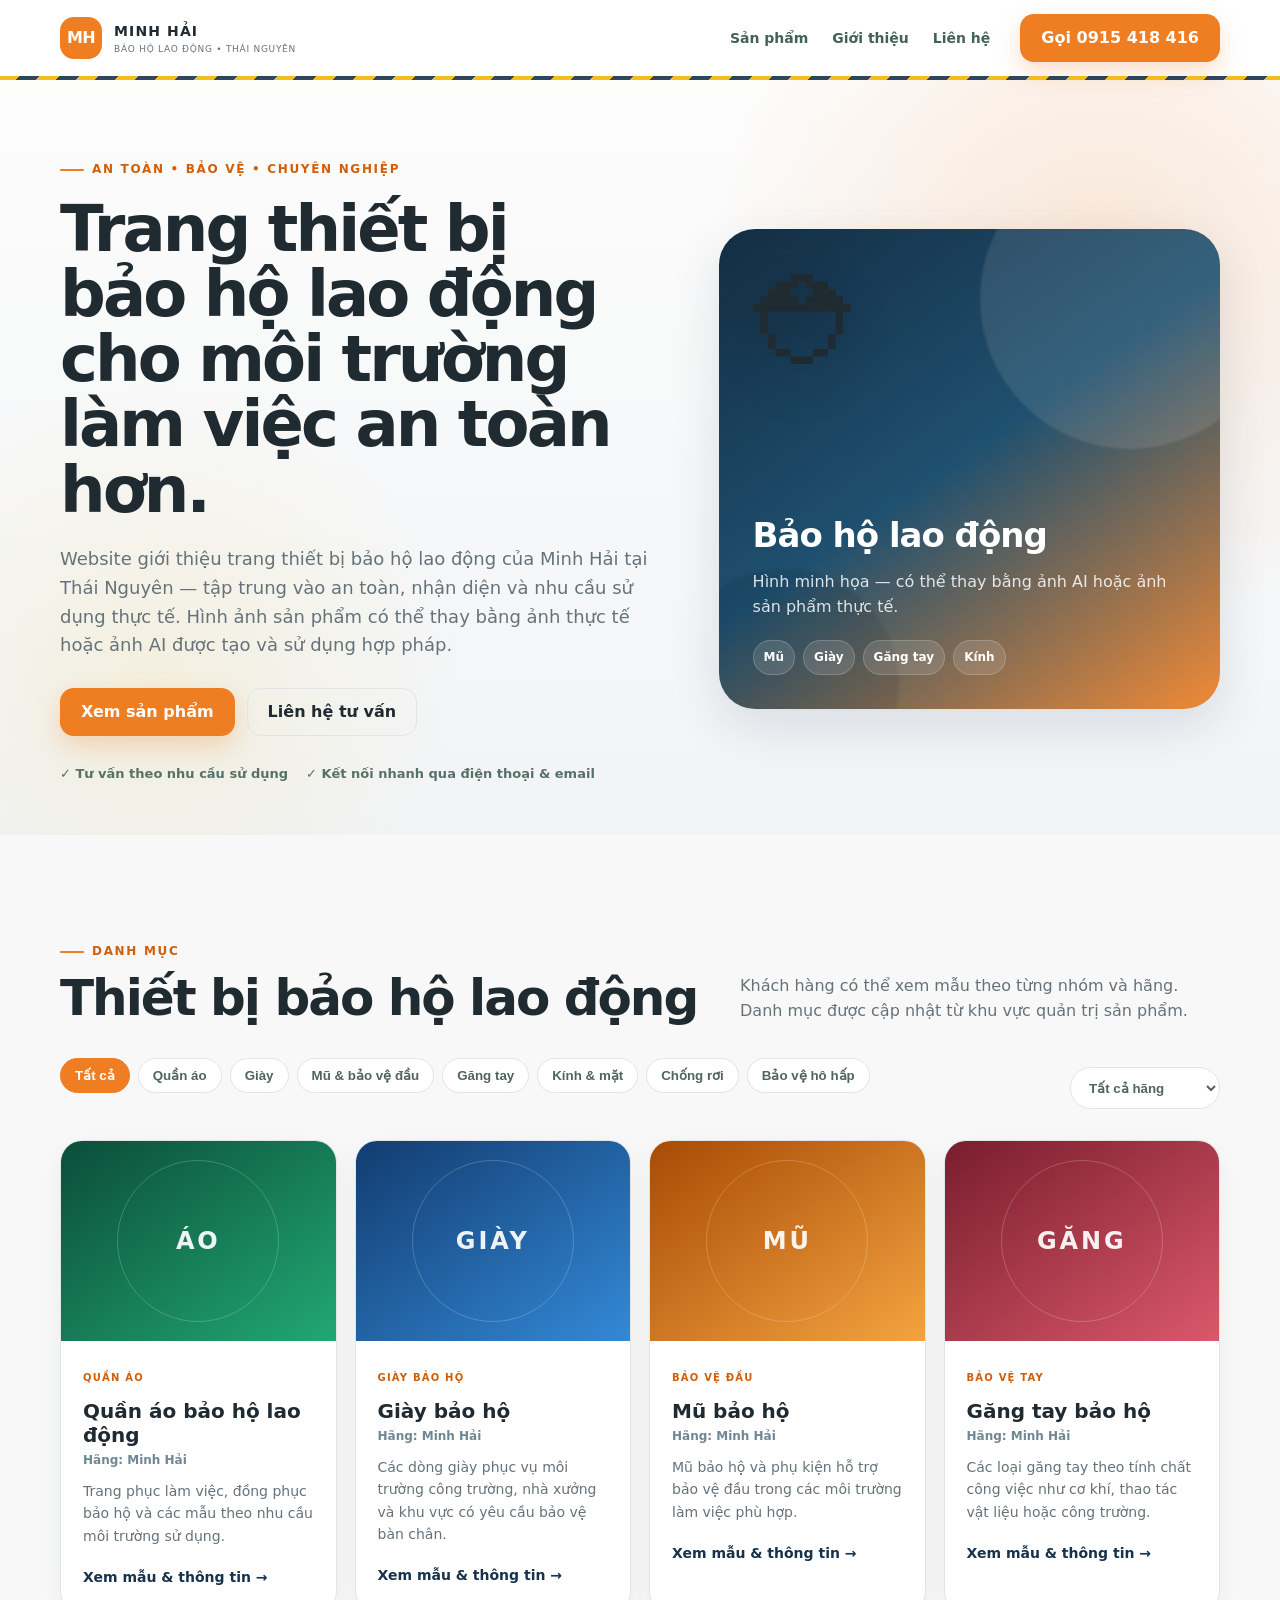
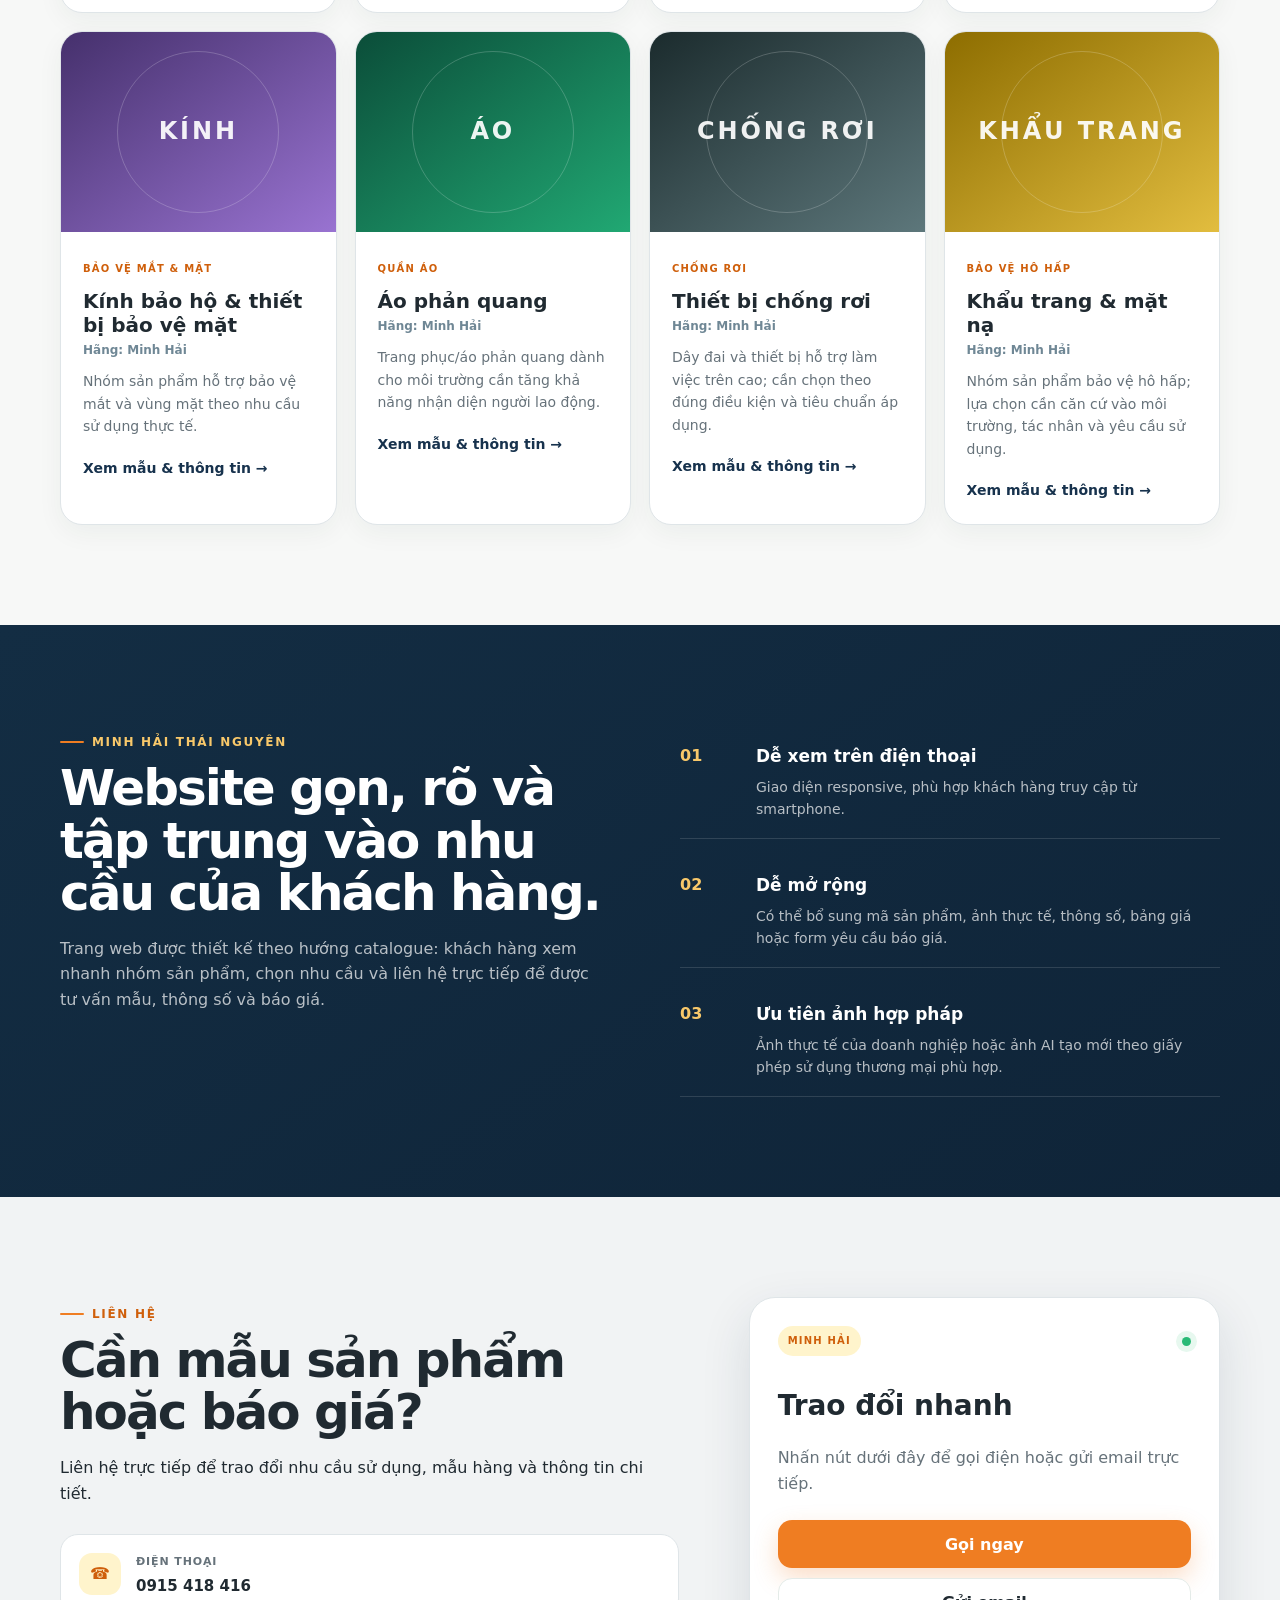
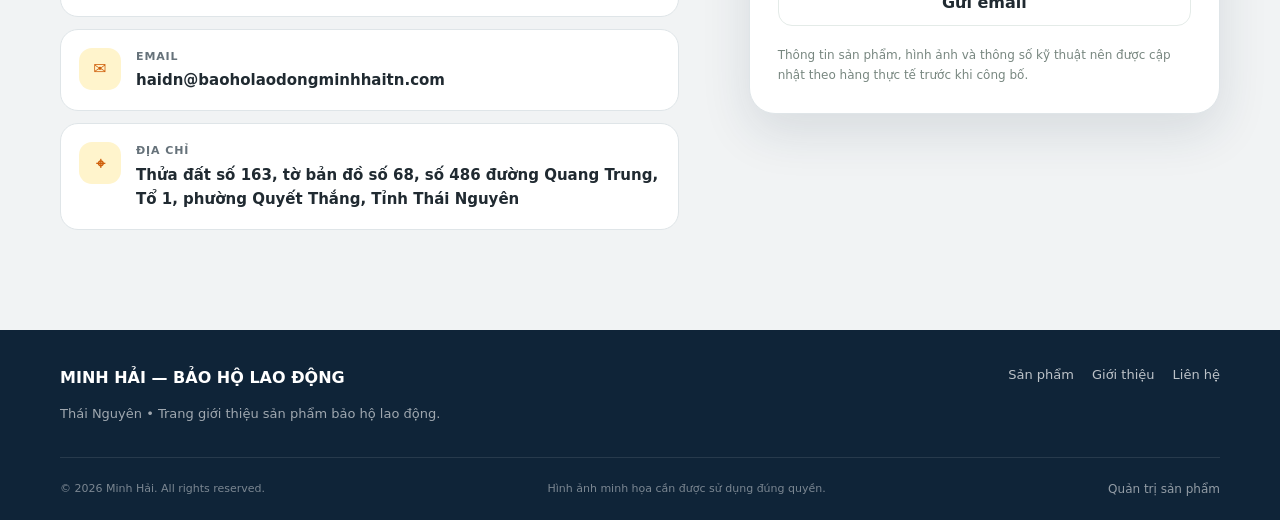
==== commit 66ae2b67: "Add files via upload" ====
--- a/index.html
+++ b/index.html
@@ -69,100 +69,44 @@
             <span class="eyebrow">DANH MỤC</span>
             <h2>Thiết bị bảo hộ lao động</h2>
           </div>
-          <p>Danh mục mẫu để khách hàng nhận diện nhanh nhóm thiết bị. Có thể bổ sung ảnh thực tế, mã hàng, tiêu chuẩn, thông số và báo giá sau.</p>
-        </div>
-
-        <div class="filters" role="tablist" aria-label="Lọc sản phẩm">
-          <button class="filter active" data-filter="all">Tất cả</button>
-          <button class="filter" data-filter="clothing">Quần áo</button>
-          <button class="filter" data-filter="footwear">Giày</button>
-          <button class="filter" data-filter="head">Mũ & bảo vệ đầu</button>
-          <button class="filter" data-filter="hand">Găng tay</button>
-          <button class="filter" data-filter="eye">Kính & mặt</button>
-          <button class="filter" data-filter="fall">Chống rơi</button>
-        </div>
-
-        <div class="product-grid">
-          <article class="product-card" data-category="clothing">
-            <div class="product-visual visual-green"><span>ÁO</span></div>
-            <div class="product-body">
-              <span class="tag">QUẦN ÁO</span>
-              <h3>Quần áo bảo hộ lao động</h3>
-              <p>Trang phục làm việc, đồng phục bảo hộ và các mẫu theo nhu cầu môi trường sử dụng.</p>
-              <a href="#lien-he" class="text-link">Hỏi mẫu & thông tin →</a>
+          <p>Khách hàng có thể xem mẫu theo từng nhóm và hãng. Danh mục được cập nhật từ khu vực quản trị sản phẩm.</p>
+        </div>
+
+        <div class="product-toolbar">
+          <div class="filters" role="tablist" aria-label="Lọc sản phẩm">
+            <button class="filter active" data-filter="all">Tất cả</button>
+            <button class="filter" data-filter="clothing">Quần áo</button>
+            <button class="filter" data-filter="footwear">Giày</button>
+            <button class="filter" data-filter="head">Mũ & bảo vệ đầu</button>
+            <button class="filter" data-filter="hand">Găng tay</button>
+            <button class="filter" data-filter="eye">Kính & mặt</button>
+            <button class="filter" data-filter="fall">Chống rơi</button>
+            <button class="filter" data-filter="respiratory">Bảo vệ hô hấp</button>
+          </div>
+          <select id="brand-filter" class="brand-filter" aria-label="Lọc theo hãng">
+            <option value="all">Tất cả hãng</option>
+          </select>
+        </div>
+
+        <div id="product-grid" class="product-grid loading" aria-live="polite">
+          Đang tải danh mục sản phẩm...
+        </div>
+
+        <div id="product-modal" class="product-modal" aria-hidden="true">
+          <div class="product-modal-panel" role="dialog" aria-modal="true" aria-labelledby="modal-product-name">
+            <button id="product-modal-close" class="product-modal-close" aria-label="Đóng">×</button>
+            <div id="modal-product-media" class="product-modal-media"></div>
+            <div class="product-modal-body">
+              <span id="modal-product-tag" class="tag"></span>
+              <h3 id="modal-product-name"></h3>
+              <div id="modal-product-brand" class="product-brand"></div>
+              <p id="modal-product-description"></p>
+              <a class="btn btn-primary btn-wide" href="#lien-he">Liên hệ hỏi mẫu / báo giá</a>
+              <p class="product-modal-note">Thông tin kỹ thuật và khả năng cung cấp được xác nhận theo từng mẫu hàng thực tế.</p>
             </div>
-          </article>
-
-          <article class="product-card" data-category="footwear">
-            <div class="product-visual visual-blue"><span>GIÀY</span></div>
-            <div class="product-body">
-              <span class="tag">GIÀY BẢO HỘ</span>
-              <h3>Giày bảo hộ</h3>
-              <p>Các dòng giày phục vụ môi trường công trường, nhà xưởng và khu vực có yêu cầu bảo vệ bàn chân.</p>
-              <a href="#lien-he" class="text-link">Hỏi mẫu & thông tin →</a>
-            </div>
-          </article>
-
-          <article class="product-card" data-category="head">
-            <div class="product-visual visual-orange"><span>MŨ</span></div>
-            <div class="product-body">
-              <span class="tag">BẢO VỆ ĐẦU</span>
-              <h3>Mũ bảo hộ</h3>
-              <p>Mũ bảo hộ và phụ kiện hỗ trợ bảo vệ đầu trong các môi trường làm việc phù hợp.</p>
-              <a href="#lien-he" class="text-link">Hỏi mẫu & thông tin →</a>
-            </div>
-          </article>
-
-          <article class="product-card" data-category="hand">
-            <div class="product-visual visual-red"><span>GĂNG</span></div>
-            <div class="product-body">
-              <span class="tag">BẢO VỆ TAY</span>
-              <h3>Găng tay bảo hộ</h3>
-              <p>Các loại găng tay theo tính chất công việc như cơ khí, thao tác vật liệu hoặc công trường.</p>
-              <a href="#lien-he" class="text-link">Hỏi mẫu & thông tin →</a>
-            </div>
-          </article>
-
-          <article class="product-card" data-category="eye">
-            <div class="product-visual visual-purple"><span>KÍNH</span></div>
-            <div class="product-body">
-              <span class="tag">BẢO VỆ MẮT & MẶT</span>
-              <h3>Kính bảo hộ & thiết bị bảo vệ mặt</h3>
-              <p>Nhóm sản phẩm hỗ trợ bảo vệ mắt và vùng mặt theo nhu cầu sử dụng thực tế.</p>
-              <a href="#lien-he" class="text-link">Hỏi mẫu & thông tin →</a>
-            </div>
-          </article>
-
-          <article class="product-card" data-category="clothing">
-            <div class="product-visual visual-cyan"><span>PHẢN QUANG</span></div>
-            <div class="product-body">
-              <span class="tag">NHẬN DIỆN</span>
-              <h3>Áo phản quang</h3>
-              <p>Trang phục/áo phản quang dành cho môi trường cần tăng khả năng nhận diện người lao động.</p>
-              <a href="#lien-he" class="text-link">Hỏi mẫu & thông tin →</a>
-            </div>
-          </article>
-
-          <article class="product-card" data-category="fall">
-            <div class="product-visual visual-dark"><span>CHỐNG RƠI</span></div>
-            <div class="product-body">
-              <span class="tag">LÀM VIỆC TRÊN CAO</span>
-              <h3>Thiết bị chống rơi</h3>
-              <p>Dây đai và thiết bị hỗ trợ làm việc trên cao; cần chọn theo đúng điều kiện và tiêu chuẩn áp dụng.</p>
-              <a href="#lien-he" class="text-link">Hỏi mẫu & thông tin →</a>
-            </div>
-          </article>
-
-          <article class="product-card" data-category="eye">
-            <div class="product-visual visual-yellow"><span>KHẨU TRANG</span></div>
-            <div class="product-body">
-              <span class="tag">BẢO VỆ HÔ HẤP</span>
-              <h3>Khẩu trang & mặt nạ</h3>
-              <p>Nhóm sản phẩm bảo vệ hô hấp; lựa chọn cần căn cứ vào môi trường, tác nhân và yêu cầu sử dụng.</p>
-              <a href="#lien-he" class="text-link">Hỏi mẫu & thông tin →</a>
-            </div>
-          </article>
-        </div>
+          </div>
+        </div>
+
       </div>
     </section>
 
@@ -247,7 +191,7 @@
     </div>
     <div class="container footer-bottom">
       <span>© <span id="year"></span> Minh Hải. All rights reserved.</span>
-      <span>Hình ảnh minh họa cần được sử dụng đúng quyền.</span>
+      <span>Hình ảnh minh họa cần được sử dụng đúng quyền.</span><a class="admin-link" href="admin/">Quản trị sản phẩm</a>
     </div>
   </footer>
 
--- a/styles.css
+++ b/styles.css
@@ -1,4 +1,4 @@
- :root{
+:root{
   --bg:#f7f8f7;
   --surface:#ffffff;
   --text:#202a31;
@@ -48,7 +48,7 @@
 .hero-card:before,.hero-card:after{content:"";position:absolute;border-radius:50%;filter:blur(1px)}
 .hero-card:before{width:300px;height:300px;background:rgba(255,255,255,.10);top:-80px;right:-60px}
 .hero-card:after{width:230px;height:230px;background:rgba(0,0,0,.08);bottom:-90px;left:-50px}
-.helmet{position:relative;z-index:1;font-size:120px;line-height:1;margin-bottom:auto;filter:drop-shadow(0 20px 22px rgba(0,0,0,.22));transform:translateY(4px)}
+.helmet{position:relative;z-index:1;font-size:120px;line-height:1;margin-bottom:auto;filter:drop-shadow(0 20px 22px rgba(0,0,0,.2))}
 .hero-card-title,.hero-card-sub,.hero-chip-row{position:relative;z-index:1;color:#fff}
 .hero-card-title{font-size:34px;font-weight:850;letter-spacing:-.03em}
 .hero-card-sub{max-width:420px;opacity:.84;margin:6px 0 20px}
@@ -129,3 +129,32 @@
   .footer-grid,.footer-bottom{flex-direction:column}
   .hero h1{font-size:42px}
 }
+
+/* Product CMS/catalog additions */
+.product-toolbar{display:flex;gap:12px;align-items:center;justify-content:space-between;flex-wrap:wrap;margin-bottom:22px}
+.brand-filter{border:1px solid var(--line);background:#fff;color:#51655d;border-radius:999px;padding:10px 38px 10px 14px;font-weight:700;min-height:42px}
+.product-grid.loading,.product-grid.empty{display:flex;align-items:center;justify-content:center;min-height:220px;color:var(--muted);background:#fff;border:1px dashed var(--line);border-radius:24px}
+.product-image{height:200px;overflow:hidden;display:grid;place-items:center;background:#eef1f3}
+.product-image img{width:100%;height:100%;object-fit:cover;display:block}
+.product-image .product-visual{width:100%;height:100%;min-height:200px}
+.product-card{cursor:pointer}
+.product-card .text-link{pointer-events:none}
+.product-brand{font-size:12px;color:var(--steel);font-weight:750;margin-top:-6px;margin-bottom:10px}
+.no-results{grid-column:1/-1;text-align:center;color:var(--muted);padding:45px 20px}
+.product-modal{position:fixed;inset:0;background:rgba(15,36,56,.64);display:none;align-items:center;justify-content:center;padding:20px;z-index:80}
+.product-modal.open{display:flex}
+.product-modal-panel{position:relative;width:min(920px,100%);max-height:min(820px,92vh);overflow:auto;background:#fff;border-radius:28px;box-shadow:0 30px 80px rgba(0,0,0,.25);display:grid;grid-template-columns:1fr 1fr}
+.product-modal-media{min-height:420px;background:#f0f3f4;display:grid;place-items:center;overflow:hidden}
+.product-modal-media img{width:100%;height:100%;object-fit:cover;display:block}
+.product-modal-body{padding:34px}
+.product-modal-body h3{font-size:34px;line-height:1.05;letter-spacing:-.04em;margin:10px 0 12px}
+.product-modal-close{position:absolute;right:15px;top:12px;width:40px;height:40px;border:0;border-radius:50%;background:rgba(255,255,255,.9);font-size:25px;cursor:pointer;z-index:2}
+.product-modal-note{font-size:13px;color:var(--muted);margin-top:25px}
+.admin-link{font-size:12px;color:rgba(255,255,255,.55)}
+@media(max-width:760px){
+  .product-modal-panel{grid-template-columns:1fr}
+  .product-modal-media{min-height:280px;max-height:44vh}
+  .product-modal-body h3{font-size:28px}
+  .product-toolbar{align-items:stretch}
+  .brand-filter{width:100%}
+}
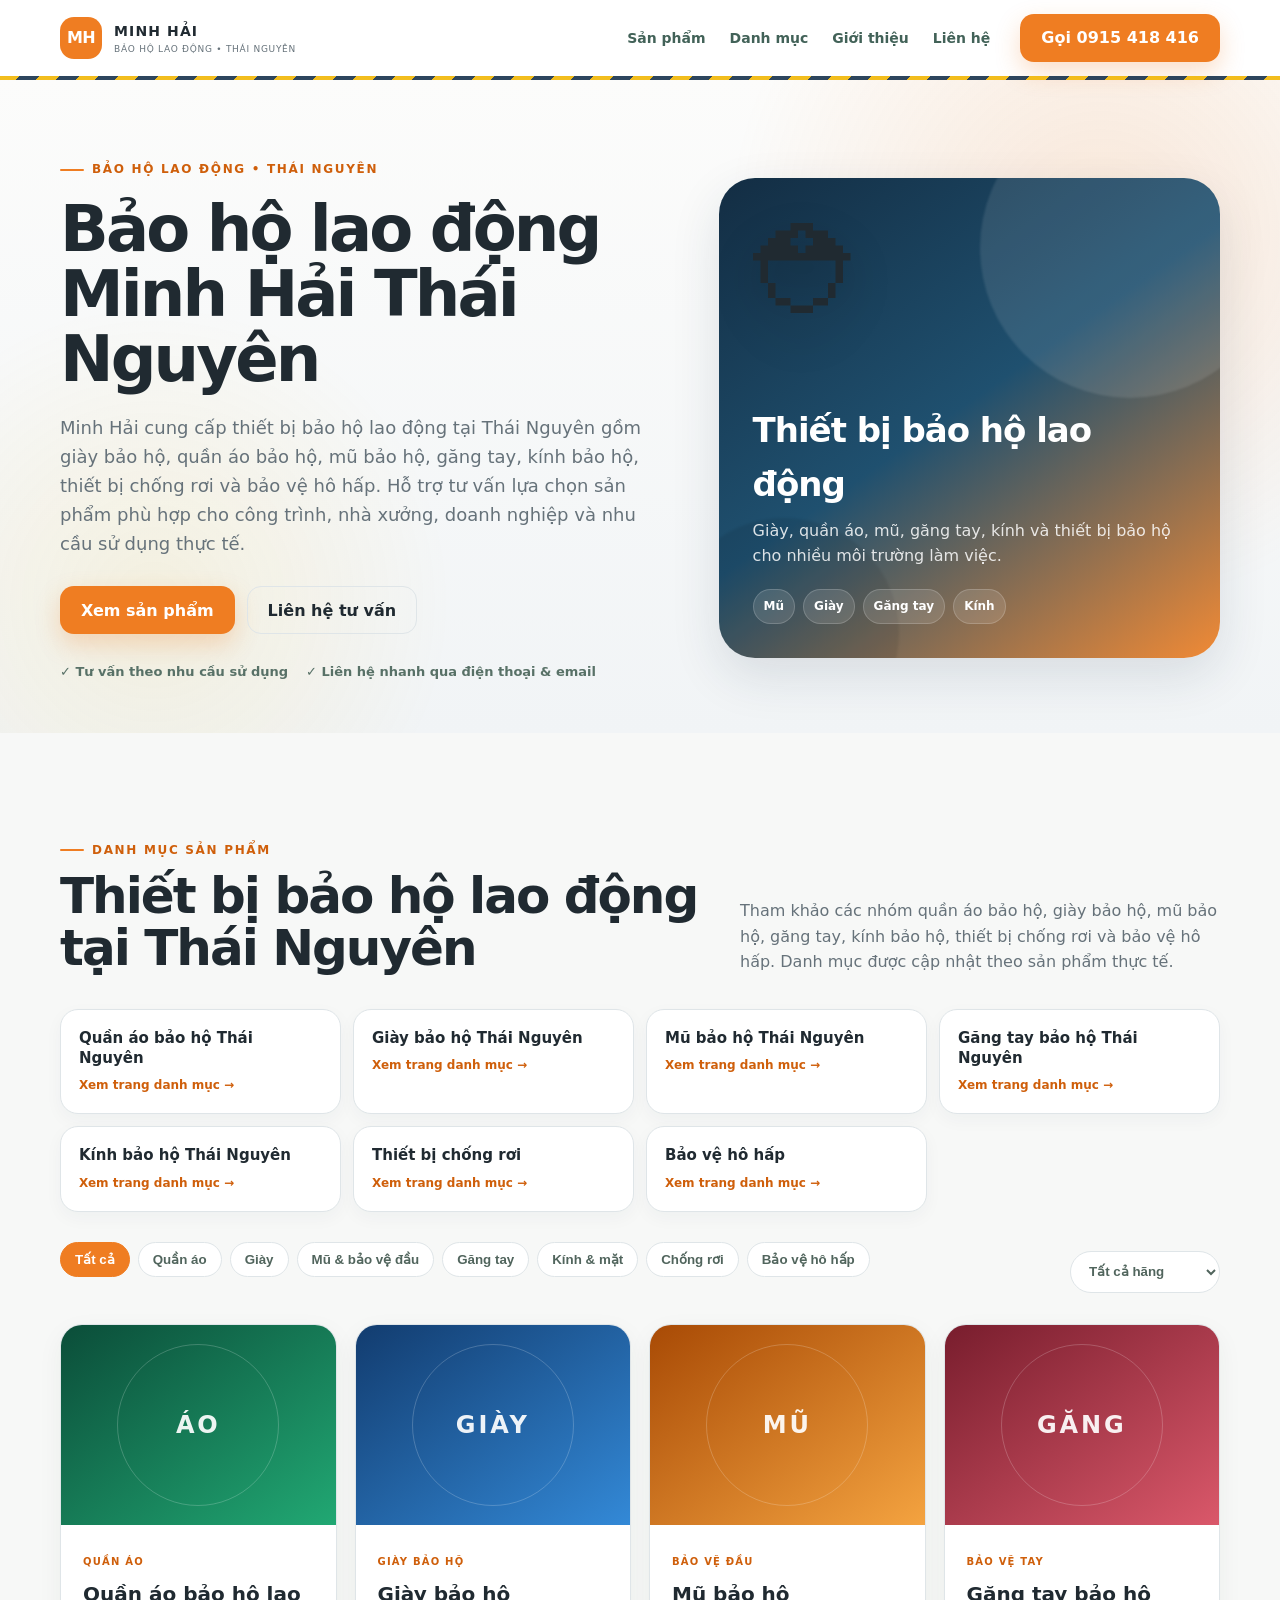
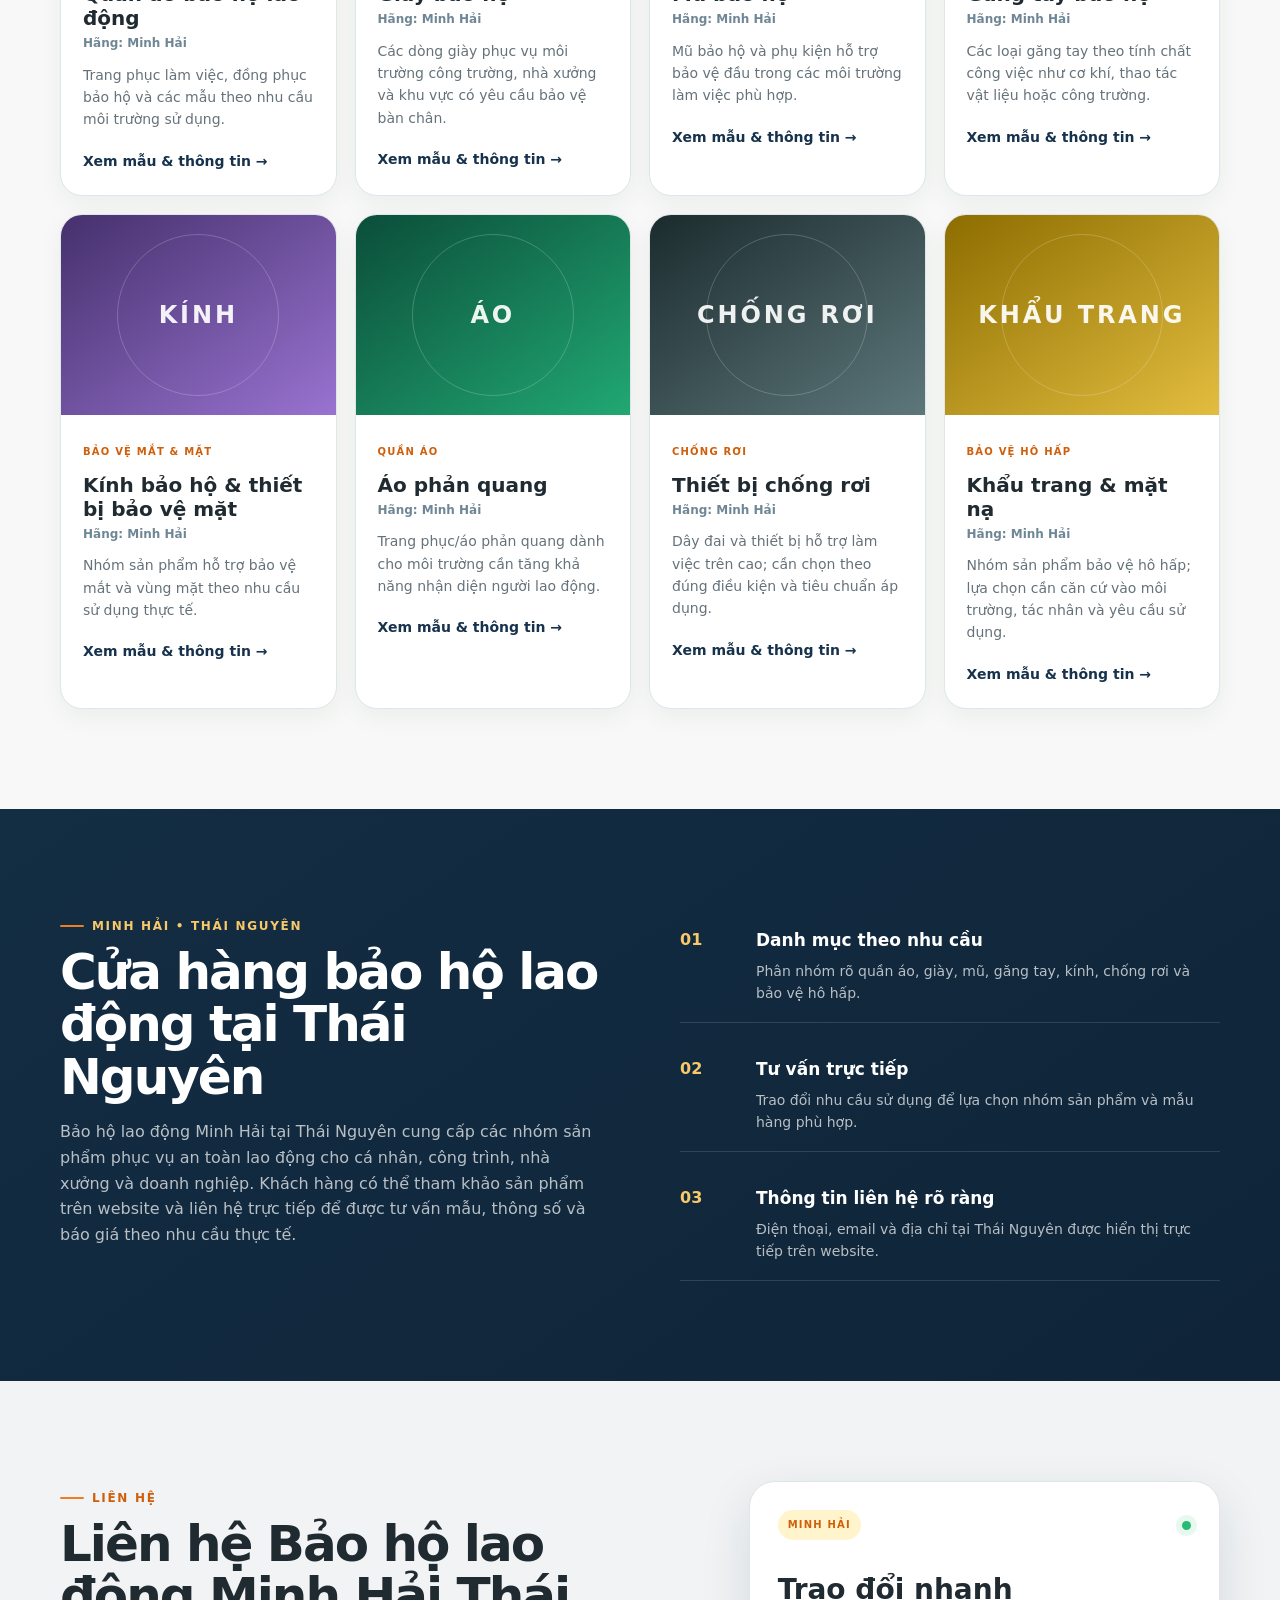
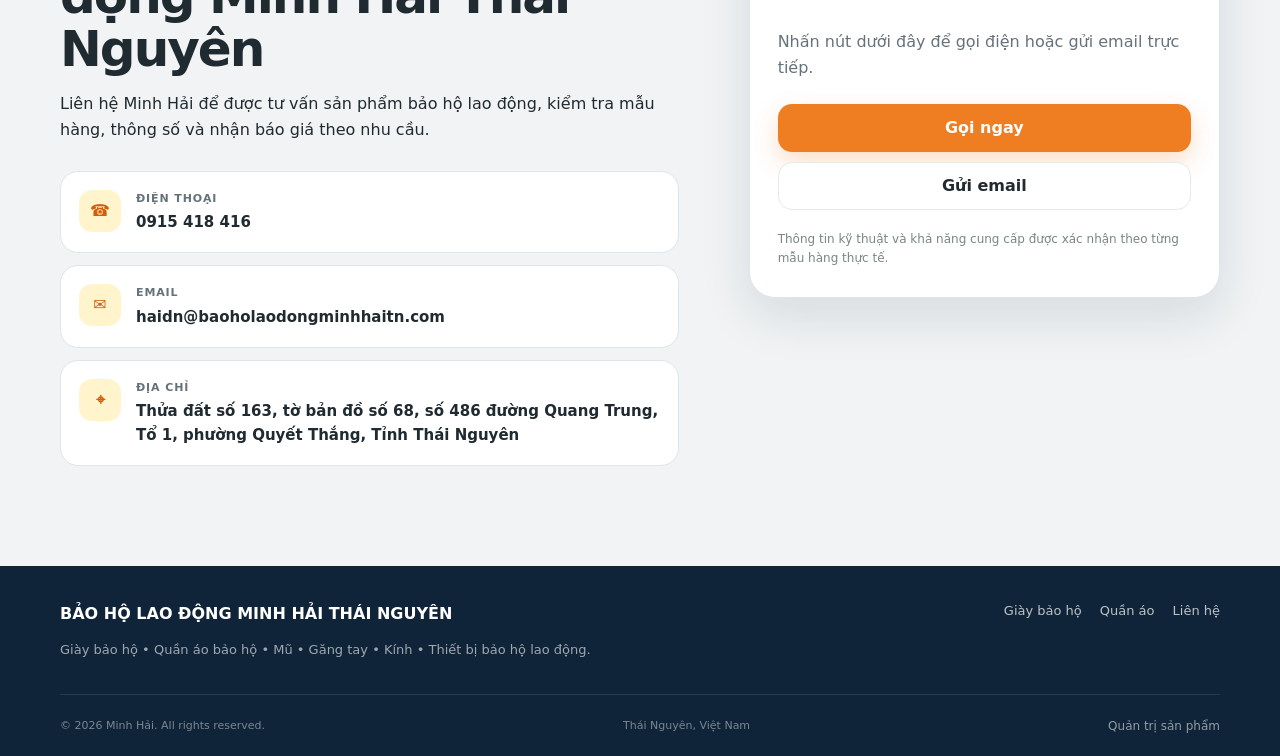
==== commit a3e4f80a: "SEO: optimize homepage and add category landing pages" ====
--- a/index.html
+++ b/index.html
@@ -3,17 +3,63 @@
 <head>
   <meta charset="utf-8">
   <meta name="viewport" content="width=device-width, initial-scale=1">
-  <meta name="description" content="Bảo hộ lao động Minh Hải Thái Nguyên - giới thiệu trang thiết bị bảo hộ lao động và thông tin liên hệ.">
+
+  <title>Bảo hộ lao động Thái Nguyên | Minh Hải</title>
+  <meta name="description" content="Bảo hộ lao động Minh Hải Thái Nguyên cung cấp giày bảo hộ, quần áo bảo hộ, mũ, găng tay, kính, thiết bị chống rơi và bảo vệ hô hấp. Liên hệ tư vấn và báo giá.">
+  <meta name="robots" content="index,follow,max-image-preview:large">
+  <link rel="canonical" href="https://baoholaodongminhhaitn.com/">
+
   <meta name="theme-color" content="#0d6b4b">
-  <meta property="og:title" content="Bảo hộ lao động Minh Hải Thái Nguyên">
-  <meta property="og:description" content="Trang giới thiệu sản phẩm bảo hộ lao động và thông tin liên hệ tại Thái Nguyên.">
-  <title>Bảo hộ lao động Minh Hải Thái Nguyên</title>
+  <meta property="og:locale" content="vi_VN">
+  <meta property="og:type" content="website">
+  <meta property="og:site_name" content="Bảo hộ lao động Minh Hải Thái Nguyên">
+  <meta property="og:title" content="Bảo hộ lao động Thái Nguyên | Minh Hải">
+  <meta property="og:description" content="Minh Hải cung cấp giày bảo hộ, quần áo bảo hộ và thiết bị bảo hộ lao động tại Thái Nguyên.">
+  <meta property="og:url" content="https://baoholaodongminhhaitn.com/">
+
+  <script type="application/ld+json">
+  {
+    "@context": "https://schema.org",
+    "@graph": [
+      {
+        "@type": "Store",
+        "@id": "https://baoholaodongminhhaitn.com/#business",
+        "name": "Bảo hộ lao động Minh Hải Thái Nguyên",
+        "alternateName": "Minh Hải",
+        "url": "https://baoholaodongminhhaitn.com/",
+        "telephone": "+84915418416",
+        "email": "haidn@baoholaodongminhhaitn.com",
+        "address": {
+          "@type": "PostalAddress",
+          "streetAddress": "Thửa đất số 163, tờ bản đồ số 68, số 486 đường Quang Trung, Tổ 1, phường Quyết Thắng",
+          "addressLocality": "Thái Nguyên",
+          "addressRegion": "Thái Nguyên",
+          "addressCountry": "VN"
+        },
+        "areaServed": {
+          "@type": "AdministrativeArea",
+          "name": "Thái Nguyên"
+        }
+      },
+      {
+        "@type": "WebSite",
+        "@id": "https://baoholaodongminhhaitn.com/#website",
+        "url": "https://baoholaodongminhhaitn.com/",
+        "name": "Bảo hộ lao động Minh Hải Thái Nguyên",
+        "alternateName": "Minh Hải",
+        "publisher": {"@id": "https://baoholaodongminhhaitn.com/#business"},
+        "inLanguage": "vi-VN"
+      }
+    ]
+  }
+  </script>
+
   <link rel="stylesheet" href="styles.css">
 </head>
 <body>
   <header class="site-header">
     <div class="container nav-wrap">
-      <a href="#top" class="brand" aria-label="Trang chủ">
+      <a href="#top" class="brand" aria-label="Trang chủ Bảo hộ lao động Minh Hải">
         <span class="brand-mark">MH</span>
         <span>
           <strong>MINH HẢI</strong>
@@ -23,6 +69,7 @@
 
       <nav class="nav" aria-label="Điều hướng">
         <a href="#san-pham">Sản phẩm</a>
+        <a href="#danh-muc-seo">Danh mục</a>
         <a href="#gioi-thieu">Giới thiệu</a>
         <a href="#lien-he">Liên hệ</a>
       </nav>
@@ -35,11 +82,13 @@
     <section class="hero">
       <div class="container hero-grid">
         <div class="hero-copy">
-          <span class="eyebrow">AN TOÀN • BẢO VỆ • CHUYÊN NGHIỆP</span>
-          <h1>Trang thiết bị bảo hộ lao động cho môi trường làm việc an toàn hơn.</h1>
+          <span class="eyebrow">BẢO HỘ LAO ĐỘNG • THÁI NGUYÊN</span>
+          <h1>Bảo hộ lao động Minh Hải Thái Nguyên</h1>
           <p>
-            Website giới thiệu trang thiết bị bảo hộ lao động của Minh Hải tại Thái Nguyên — tập trung vào an toàn, nhận diện và nhu cầu sử dụng thực tế.
-            Hình ảnh sản phẩm có thể thay bằng ảnh thực tế hoặc ảnh AI được tạo và sử dụng hợp pháp.
+            Minh Hải cung cấp thiết bị bảo hộ lao động tại Thái Nguyên gồm giày bảo hộ,
+            quần áo bảo hộ, mũ bảo hộ, găng tay, kính bảo hộ, thiết bị chống rơi và bảo vệ hô hấp.
+            Hỗ trợ tư vấn lựa chọn sản phẩm phù hợp cho công trình, nhà xưởng, doanh nghiệp
+            và nhu cầu sử dụng thực tế.
           </p>
           <div class="hero-actions">
             <a class="btn btn-primary" href="#san-pham">Xem sản phẩm</a>
@@ -47,14 +96,14 @@
           </div>
           <div class="hero-meta">
             <span>✓ Tư vấn theo nhu cầu sử dụng</span>
-            <span>✓ Kết nối nhanh qua điện thoại & email</span>
-          </div>
-        </div>
-
-        <div class="hero-card" aria-label="Khu vực hình ảnh minh họa">
+            <span>✓ Liên hệ nhanh qua điện thoại & email</span>
+          </div>
+        </div>
+
+        <div class="hero-card" aria-label="Các nhóm thiết bị bảo hộ lao động">
           <div class="helmet">⛑</div>
-          <div class="hero-card-title">Bảo hộ lao động</div>
-          <div class="hero-card-sub">Hình minh họa — có thể thay bằng ảnh AI hoặc ảnh sản phẩm thực tế.</div>
+          <div class="hero-card-title">Thiết bị bảo hộ lao động</div>
+          <div class="hero-card-sub">Giày, quần áo, mũ, găng tay, kính và thiết bị bảo hộ cho nhiều môi trường làm việc.</div>
           <div class="hero-chip-row">
             <span>Mũ</span><span>Giày</span><span>Găng tay</span><span>Kính</span>
           </div>
@@ -66,10 +115,44 @@
       <div class="container">
         <div class="section-heading">
           <div>
-            <span class="eyebrow">DANH MỤC</span>
-            <h2>Thiết bị bảo hộ lao động</h2>
-          </div>
-          <p>Khách hàng có thể xem mẫu theo từng nhóm và hãng. Danh mục được cập nhật từ khu vực quản trị sản phẩm.</p>
+            <span class="eyebrow">DANH MỤC SẢN PHẨM</span>
+            <h2>Thiết bị bảo hộ lao động tại Thái Nguyên</h2>
+          </div>
+          <p>
+            Tham khảo các nhóm quần áo bảo hộ, giày bảo hộ, mũ bảo hộ, găng tay,
+            kính bảo hộ, thiết bị chống rơi và bảo vệ hô hấp. Danh mục được cập nhật theo sản phẩm thực tế.
+          </p>
+        </div>
+
+        <div id="danh-muc-seo" class="seo-category-grid" aria-label="Danh mục bảo hộ lao động tại Thái Nguyên">
+          <a class="seo-category-card" href="quan-ao-bao-ho/">
+            <strong>Quần áo bảo hộ Thái Nguyên</strong>
+            <span>Xem trang danh mục →</span>
+          </a>
+          <a class="seo-category-card" href="giay-bao-ho/">
+            <strong>Giày bảo hộ Thái Nguyên</strong>
+            <span>Xem trang danh mục →</span>
+          </a>
+          <a class="seo-category-card" href="mu-bao-ho/">
+            <strong>Mũ bảo hộ Thái Nguyên</strong>
+            <span>Xem trang danh mục →</span>
+          </a>
+          <a class="seo-category-card" href="gang-tay-bao-ho/">
+            <strong>Găng tay bảo hộ Thái Nguyên</strong>
+            <span>Xem trang danh mục →</span>
+          </a>
+          <a class="seo-category-card" href="kinh-bao-ho/">
+            <strong>Kính bảo hộ Thái Nguyên</strong>
+            <span>Xem trang danh mục →</span>
+          </a>
+          <a class="seo-category-card" href="thiet-bi-chong-roi/">
+            <strong>Thiết bị chống rơi</strong>
+            <span>Xem trang danh mục →</span>
+          </a>
+          <a class="seo-category-card" href="bao-ve-ho-hap/">
+            <strong>Bảo vệ hô hấp</strong>
+            <span>Xem trang danh mục →</span>
+          </a>
         </div>
 
         <div class="product-toolbar">
@@ -106,32 +189,32 @@
             </div>
           </div>
         </div>
-
       </div>
     </section>
 
     <section id="gioi-thieu" class="section intro-section">
       <div class="container intro-grid">
         <div>
-          <span class="eyebrow">MINH HẢI THÁI NGUYÊN</span>
-          <h2>Website gọn, rõ và tập trung vào nhu cầu của khách hàng.</h2>
+          <span class="eyebrow">MINH HẢI • THÁI NGUYÊN</span>
+          <h2>Cửa hàng bảo hộ lao động tại Thái Nguyên</h2>
           <p>
-            Trang web được thiết kế theo hướng catalogue: khách hàng xem nhanh nhóm sản phẩm,
-            chọn nhu cầu và liên hệ trực tiếp để được tư vấn mẫu, thông số và báo giá.
+            Bảo hộ lao động Minh Hải tại Thái Nguyên cung cấp các nhóm sản phẩm phục vụ an toàn lao động
+            cho cá nhân, công trình, nhà xưởng và doanh nghiệp. Khách hàng có thể tham khảo sản phẩm trên website
+            và liên hệ trực tiếp để được tư vấn mẫu, thông số và báo giá theo nhu cầu thực tế.
           </p>
         </div>
         <div class="benefit-list">
           <div class="benefit">
             <span>01</span>
-            <div><strong>Dễ xem trên điện thoại</strong><p>Giao diện responsive, phù hợp khách hàng truy cập từ smartphone.</p></div>
+            <div><strong>Danh mục theo nhu cầu</strong><p>Phân nhóm rõ quần áo, giày, mũ, găng tay, kính, chống rơi và bảo vệ hô hấp.</p></div>
           </div>
           <div class="benefit">
             <span>02</span>
-            <div><strong>Dễ mở rộng</strong><p>Có thể bổ sung mã sản phẩm, ảnh thực tế, thông số, bảng giá hoặc form yêu cầu báo giá.</p></div>
+            <div><strong>Tư vấn trực tiếp</strong><p>Trao đổi nhu cầu sử dụng để lựa chọn nhóm sản phẩm và mẫu hàng phù hợp.</p></div>
           </div>
           <div class="benefit">
             <span>03</span>
-            <div><strong>Ưu tiên ảnh hợp pháp</strong><p>Ảnh thực tế của doanh nghiệp hoặc ảnh AI tạo mới theo giấy phép sử dụng thương mại phù hợp.</p></div>
+            <div><strong>Thông tin liên hệ rõ ràng</strong><p>Điện thoại, email và địa chỉ tại Thái Nguyên được hiển thị trực tiếp trên website.</p></div>
           </div>
         </div>
       </div>
@@ -141,8 +224,8 @@
       <div class="container contact-grid">
         <div>
           <span class="eyebrow">LIÊN HỆ</span>
-          <h2>Cần mẫu sản phẩm hoặc báo giá?</h2>
-          <p>Liên hệ trực tiếp để trao đổi nhu cầu sử dụng, mẫu hàng và thông tin chi tiết.</p>
+          <h2>Liên hệ Bảo hộ lao động Minh Hải Thái Nguyên</h2>
+          <p>Liên hệ Minh Hải để được tư vấn sản phẩm bảo hộ lao động, kiểm tra mẫu hàng, thông số và nhận báo giá theo nhu cầu.</p>
 
           <div class="contact-cards">
             <a class="contact-card" href="tel:0915418416">
@@ -153,7 +236,7 @@
               <span class="contact-icon">✉</span>
               <div><small>Email</small><strong>haidn@baoholaodongminhhai<wbr>tn.com</strong></div>
             </a>
-            <a class="contact-card" target="_blank" rel="noopener" href="https://www.google.com/maps/search/?api=1&query=Th%E1%BB%ADa%20%C4%91%E1%BA%A5t%20s%E1%BB%91%20163%2C%20t%E1%BB%9D%20b%E1%BA%A3n%20%C4%91%E1%BB%93%20s%E1%BB%91%2068%2C%20s%E1%BB%91%20486%20%C4%91%C6%B0%E1%BB%9Dng%20Quang%20Trung%2C%20T%E1%BB%95%201%2C%20ph%C6%B0%E1%BB%9Dng%20Quy%E1%BA%BFt%20Th%E1%BA%AFng%2C%20t%E1%BB%89nh%20Th%C3%A1i%20Nguy%C3%AAn">
+            <a class="contact-card" target="_blank" rel="noopener" href="https://www.google.com/maps/search/?api=1&amp;query=Th%E1%BB%ADa%20%C4%91%E1%BA%A5t%20s%E1%BB%91%20163%2C%20t%E1%BB%9D%20b%E1%BA%A3n%20%C4%91%E1%BB%93%20s%E1%BB%91%2068%2C%20s%E1%BB%91%20486%20%C4%91%C6%B0%E1%BB%9Dng%20Quang%20Trung%2C%20T%E1%BB%95%201%2C%20ph%C6%B0%E1%BB%9Dng%20Quy%E1%BA%BFt%20Th%E1%BA%AFng%2C%20t%E1%BB%89nh%20Th%C3%A1i%20Nguy%C3%AAn">
               <span class="contact-icon">⌖</span>
               <div><small>Địa chỉ</small><strong>Thửa đất số 163, tờ bản đồ số 68, số 486 đường Quang Trung, Tổ 1, phường Quyết Thắng, Tỉnh Thái Nguyên</strong></div>
             </a>
@@ -169,9 +252,9 @@
           <p>Nhấn nút dưới đây để gọi điện hoặc gửi email trực tiếp.</p>
           <div class="panel-actions">
             <a class="btn btn-primary btn-wide" href="tel:0915418416">Gọi ngay</a>
-            <a class="btn btn-light btn-wide" href="mailto:haidn@baoholaodongminhhai<wbr>tn.com">Gửi email</a>
-          </div>
-          <small class="panel-note">Thông tin sản phẩm, hình ảnh và thông số kỹ thuật nên được cập nhật theo hàng thực tế trước khi công bố.</small>
+            <a class="btn btn-light btn-wide" href="mailto:haidn@baoholaodongminhhaitn.com">Gửi email</a>
+          </div>
+          <small class="panel-note">Thông tin kỹ thuật và khả năng cung cấp được xác nhận theo từng mẫu hàng thực tế.</small>
         </div>
       </div>
     </section>
@@ -180,18 +263,18 @@
   <footer class="site-footer">
     <div class="container footer-grid">
       <div>
-        <strong>MINH HẢI — BẢO HỘ LAO ĐỘNG</strong>
-        <p>Thái Nguyên • Trang giới thiệu sản phẩm bảo hộ lao động.</p>
+        <strong>BẢO HỘ LAO ĐỘNG MINH HẢI THÁI NGUYÊN</strong>
+        <p>Giày bảo hộ • Quần áo bảo hộ • Mũ • Găng tay • Kính • Thiết bị bảo hộ lao động.</p>
       </div>
       <div class="footer-links">
-        <a href="#san-pham">Sản phẩm</a>
-        <a href="#gioi-thieu">Giới thiệu</a>
+        <a href="giay-bao-ho/">Giày bảo hộ</a>
+        <a href="quan-ao-bao-ho/">Quần áo</a>
         <a href="#lien-he">Liên hệ</a>
       </div>
     </div>
     <div class="container footer-bottom">
       <span>© <span id="year"></span> Minh Hải. All rights reserved.</span>
-      <span>Hình ảnh minh họa cần được sử dụng đúng quyền.</span><a class="admin-link" href="admin/">Quản trị sản phẩm</a>
+      <span>Thái Nguyên, Việt Nam</span><a class="admin-link" href="admin/">Quản trị sản phẩm</a>
     </div>
   </footer>
 
--- a/styles.css
+++ b/styles.css
@@ -158,3 +158,33 @@
   .product-toolbar{align-items:stretch}
   .brand-filter{width:100%}
 }
+
+
+/* SEO category landing links */
+.seo-category-grid{display:grid;grid-template-columns:repeat(4,1fr);gap:12px;margin:0 0 30px}
+.seo-category-card{background:#fff;border:1px solid var(--line);border-radius:18px;padding:18px;display:flex;flex-direction:column;gap:8px;transition:.2s ease;box-shadow:0 6px 18px rgba(23,50,77,.04)}
+.seo-category-card:hover{transform:translateY(-2px);border-color:#efc18c;box-shadow:0 14px 28px rgba(23,50,77,.08)}
+.seo-category-card strong{font-size:15px;line-height:1.35}
+.seo-category-card span{font-size:12px;color:var(--orange-dark);font-weight:800}
+
+/* Dedicated SEO category pages */
+.breadcrumbs{padding:22px 0 0;font-size:13px;color:var(--muted)}
+.breadcrumbs a{color:var(--brand);font-weight:700}
+.category-hero{padding:54px 0 60px;background:radial-gradient(circle at 88% 22%,rgba(239,125,34,.15),transparent 30%),linear-gradient(180deg,#fcfcfb 0%,#f1f4f6 100%)}
+.category-hero h1{font-size:clamp(38px,5vw,62px);line-height:1.03;letter-spacing:-.045em;margin:16px 0 18px;max-width:860px}
+.category-hero p{font-size:18px;color:var(--muted);max-width:820px;margin:0}
+.category-content-grid{display:grid;grid-template-columns:1.1fr .9fr;gap:42px;align-items:start}
+.category-copy h2{font-size:clamp(30px,4vw,44px);line-height:1.1;letter-spacing:-.035em;margin:0 0 18px}
+.category-copy h3{font-size:22px;margin:30px 0 10px}
+.category-copy p,.category-copy li{color:var(--muted)}
+.category-copy ul{padding-left:22px}
+.info-card{background:#fff;border:1px solid var(--line);border-radius:24px;padding:26px;box-shadow:var(--shadow);position:sticky;top:104px}
+.info-card h2{font-size:26px;margin:0 0 12px}
+.info-card p{color:var(--muted)}
+.info-list{display:grid;gap:10px;margin:20px 0}
+.info-list a,.info-list span{display:block;padding:12px 14px;background:#f7f8f7;border-radius:12px;font-size:14px}
+.related-categories{display:grid;grid-template-columns:repeat(3,1fr);gap:12px;margin-top:24px}
+.related-categories a{background:#fff;border:1px solid var(--line);border-radius:15px;padding:14px;font-weight:750;font-size:14px}
+.related-categories a:hover{border-color:#efc18c;color:var(--orange-dark)}
+@media(max-width:980px){.seo-category-grid{grid-template-columns:repeat(2,1fr)}.category-content-grid{grid-template-columns:1fr}.info-card{position:static}.related-categories{grid-template-columns:repeat(2,1fr)}}
+@media(max-width:620px){.seo-category-grid,.related-categories{grid-template-columns:1fr}}
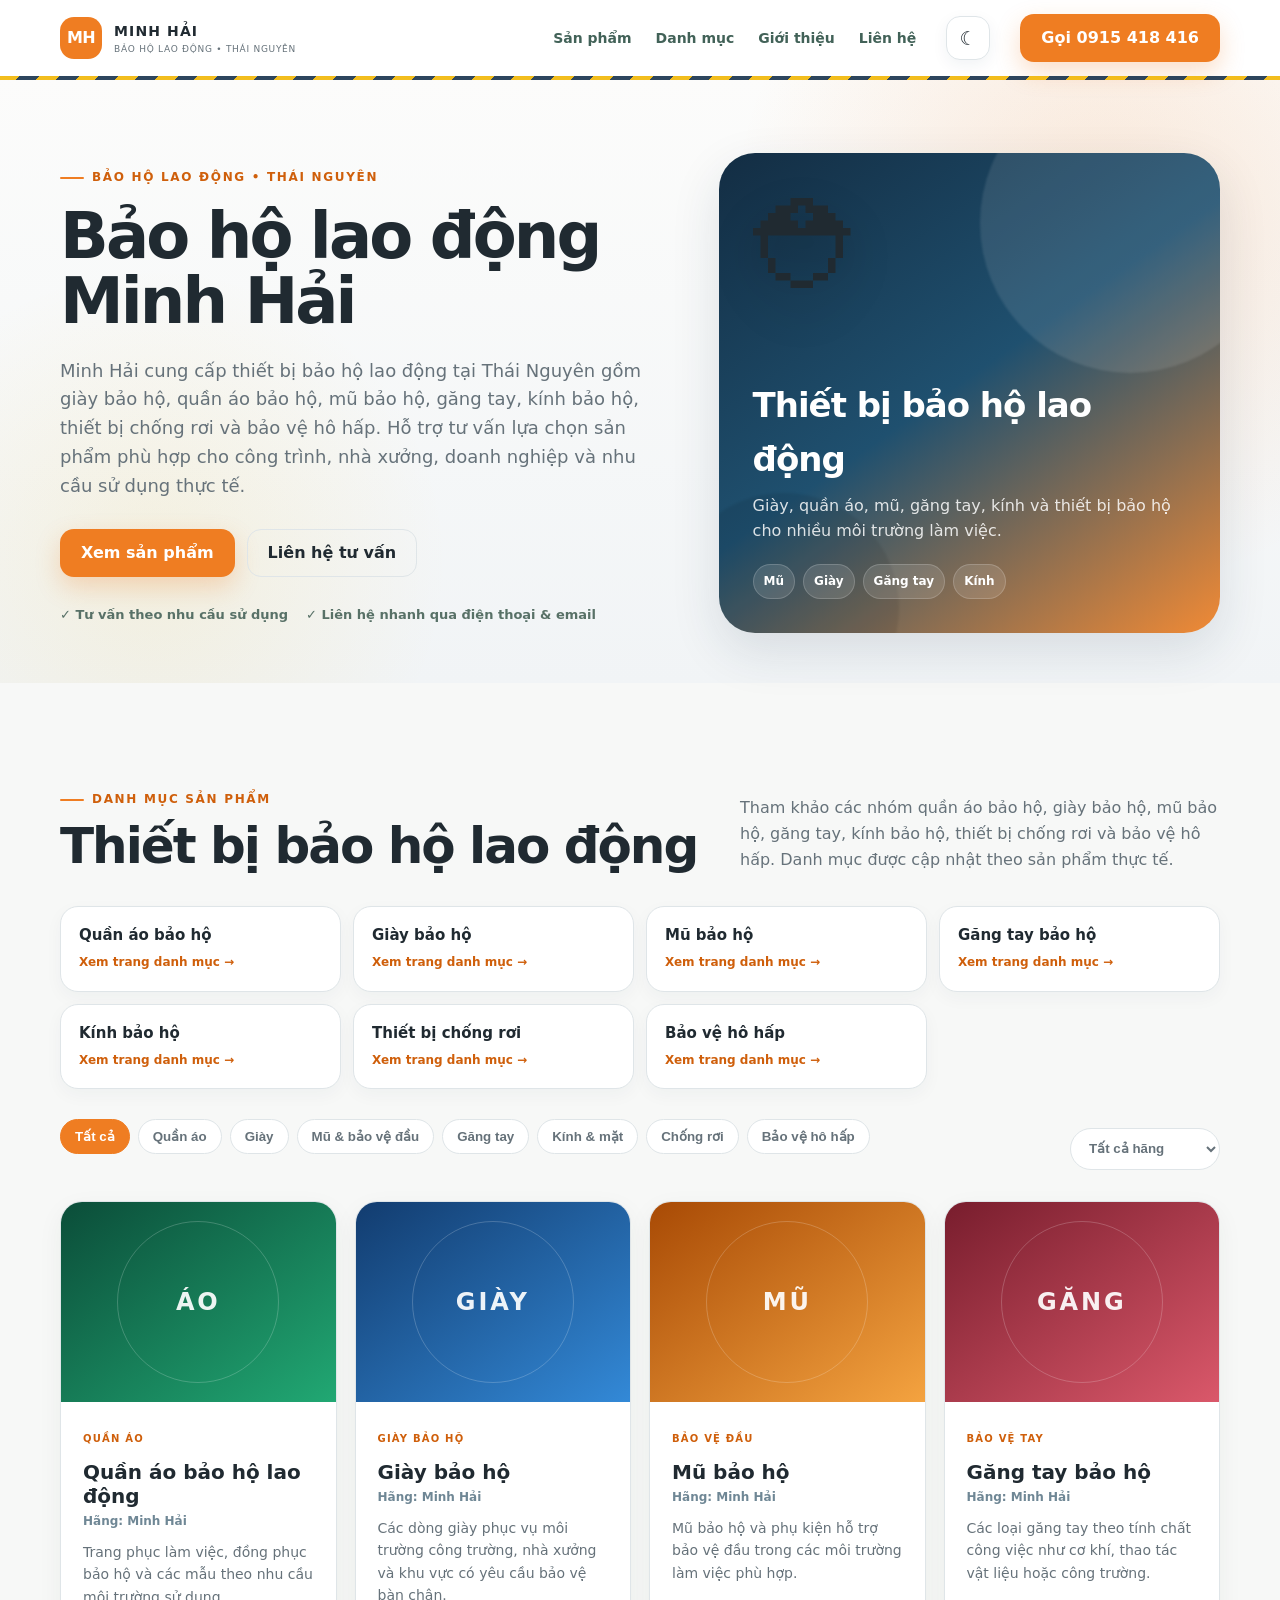
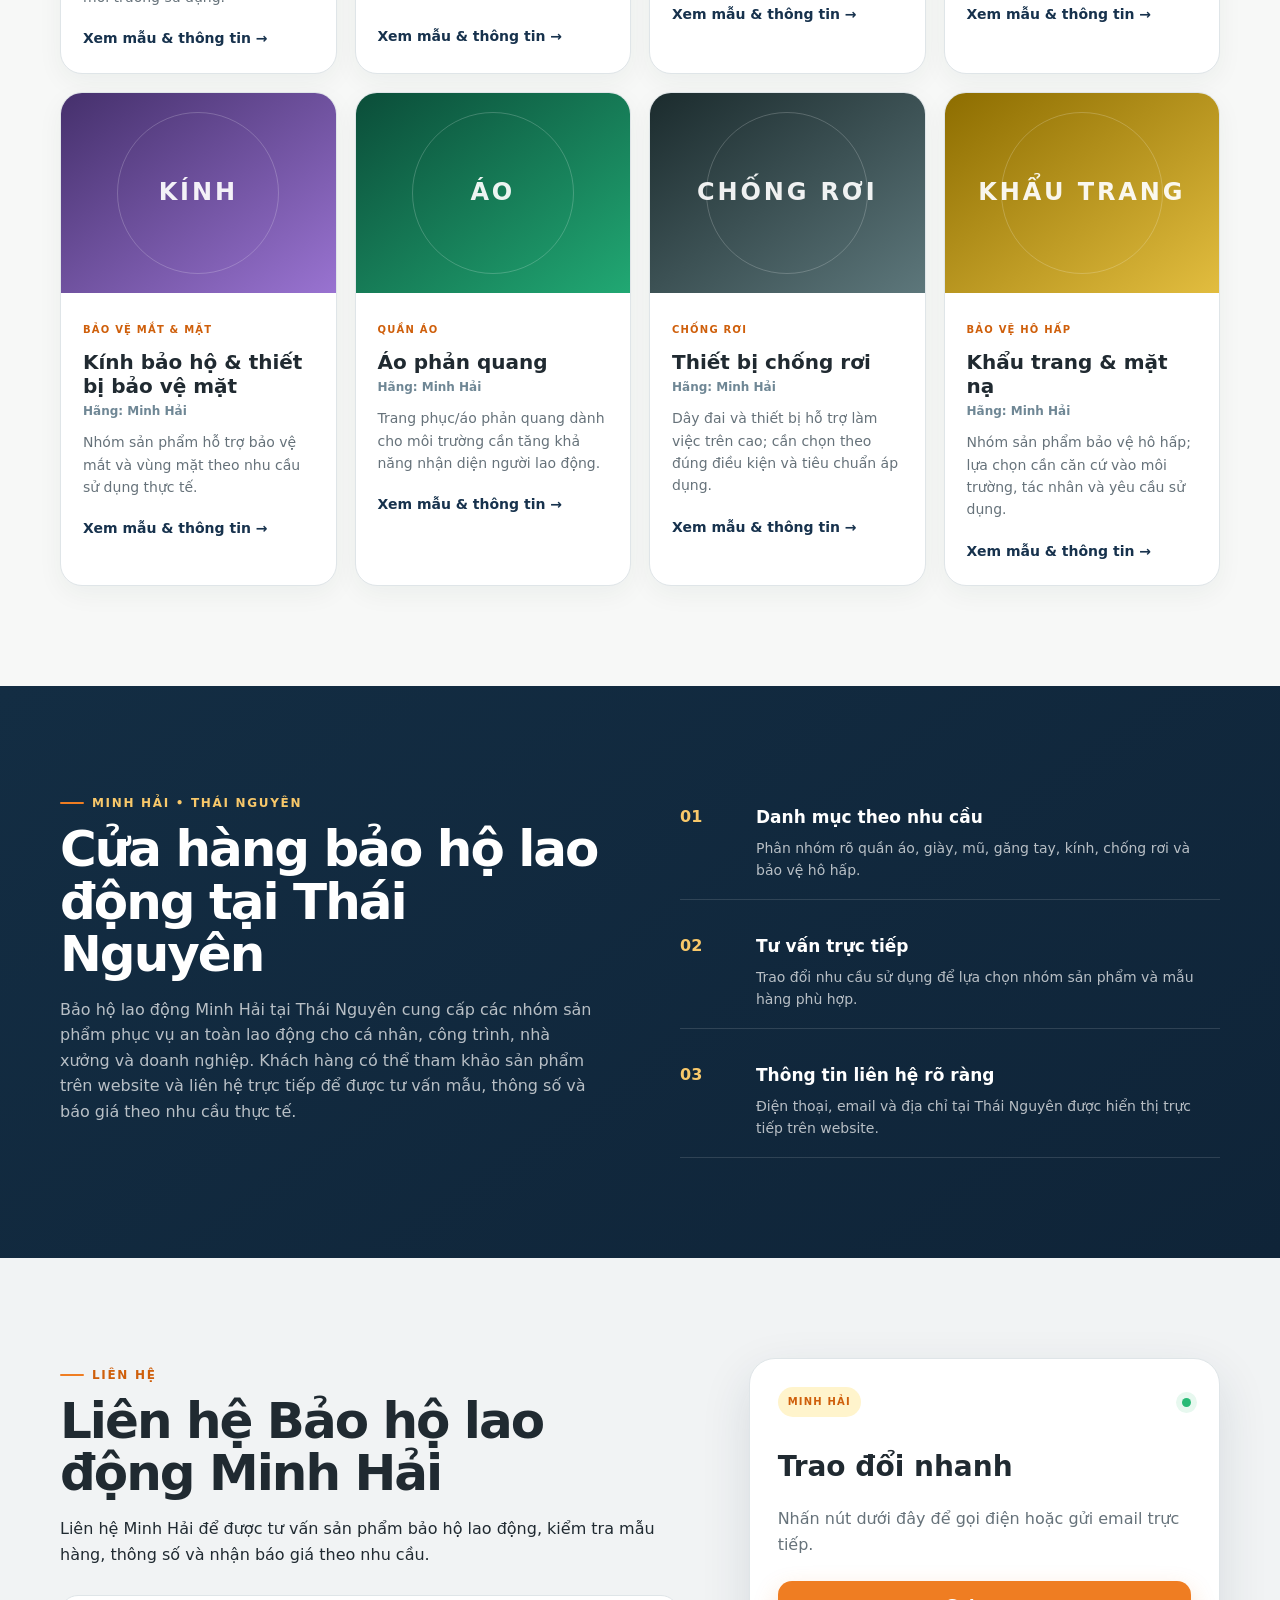
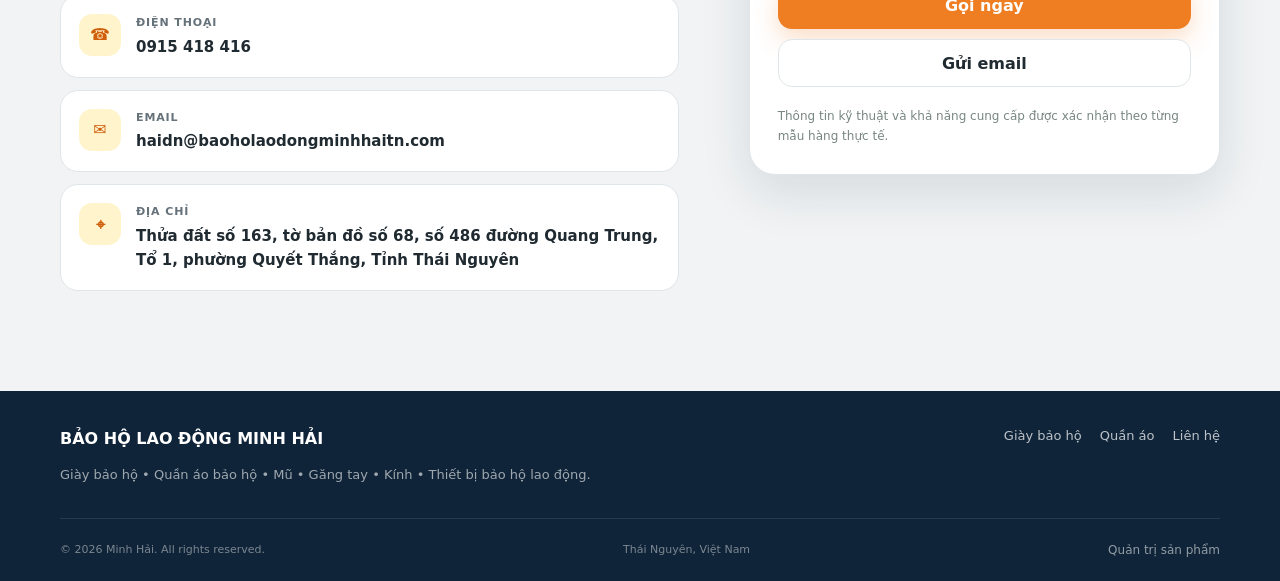
==== commit 43773dae: "SEO V4.1: natural category labels and dark light theme" ====
--- a/index.html
+++ b/index.html
@@ -3,6 +3,18 @@
 <head>
   <meta charset="utf-8">
   <meta name="viewport" content="width=device-width, initial-scale=1">
+
+  <script>
+    (() => {
+      try {
+        const savedTheme = localStorage.getItem("mh-theme");
+        const systemDark = window.matchMedia && window.matchMedia("(prefers-color-scheme: dark)").matches;
+        document.documentElement.dataset.theme = savedTheme || (systemDark ? "dark" : "light");
+      } catch (error) {
+        document.documentElement.dataset.theme = "light";
+      }
+    })();
+  </script>
 
   <title>Bảo hộ lao động Thái Nguyên | Minh Hải</title>
   <meta name="description" content="Bảo hộ lao động Minh Hải Thái Nguyên cung cấp giày bảo hộ, quần áo bảo hộ, mũ, găng tay, kính, thiết bị chống rơi và bảo vệ hô hấp. Liên hệ tư vấn và báo giá.">
@@ -74,6 +86,10 @@
         <a href="#lien-he">Liên hệ</a>
       </nav>
 
+      <button class="theme-toggle" type="button" data-theme-toggle aria-label="Chuyển giao diện sáng/tối" title="Chuyển giao diện sáng/tối">
+        <span class="theme-toggle-icon" aria-hidden="true">☾</span>
+      </button>
+
       <a class="btn btn-primary nav-cta" href="tel:0915418416">Gọi 0915 418 416</a>
     </div>
   </header>
@@ -83,7 +99,7 @@
       <div class="container hero-grid">
         <div class="hero-copy">
           <span class="eyebrow">BẢO HỘ LAO ĐỘNG • THÁI NGUYÊN</span>
-          <h1>Bảo hộ lao động Minh Hải Thái Nguyên</h1>
+          <h1>Bảo hộ lao động Minh Hải</h1>
           <p>
             Minh Hải cung cấp thiết bị bảo hộ lao động tại Thái Nguyên gồm giày bảo hộ,
             quần áo bảo hộ, mũ bảo hộ, găng tay, kính bảo hộ, thiết bị chống rơi và bảo vệ hô hấp.
@@ -116,7 +132,7 @@
         <div class="section-heading">
           <div>
             <span class="eyebrow">DANH MỤC SẢN PHẨM</span>
-            <h2>Thiết bị bảo hộ lao động tại Thái Nguyên</h2>
+            <h2>Thiết bị bảo hộ lao động</h2>
           </div>
           <p>
             Tham khảo các nhóm quần áo bảo hộ, giày bảo hộ, mũ bảo hộ, găng tay,
@@ -126,23 +142,23 @@
 
         <div id="danh-muc-seo" class="seo-category-grid" aria-label="Danh mục bảo hộ lao động tại Thái Nguyên">
           <a class="seo-category-card" href="quan-ao-bao-ho/">
-            <strong>Quần áo bảo hộ Thái Nguyên</strong>
+            <strong>Quần áo bảo hộ</strong>
             <span>Xem trang danh mục →</span>
           </a>
           <a class="seo-category-card" href="giay-bao-ho/">
-            <strong>Giày bảo hộ Thái Nguyên</strong>
+            <strong>Giày bảo hộ</strong>
             <span>Xem trang danh mục →</span>
           </a>
           <a class="seo-category-card" href="mu-bao-ho/">
-            <strong>Mũ bảo hộ Thái Nguyên</strong>
+            <strong>Mũ bảo hộ</strong>
             <span>Xem trang danh mục →</span>
           </a>
           <a class="seo-category-card" href="gang-tay-bao-ho/">
-            <strong>Găng tay bảo hộ Thái Nguyên</strong>
+            <strong>Găng tay bảo hộ</strong>
             <span>Xem trang danh mục →</span>
           </a>
           <a class="seo-category-card" href="kinh-bao-ho/">
-            <strong>Kính bảo hộ Thái Nguyên</strong>
+            <strong>Kính bảo hộ</strong>
             <span>Xem trang danh mục →</span>
           </a>
           <a class="seo-category-card" href="thiet-bi-chong-roi/">
@@ -224,7 +240,7 @@
       <div class="container contact-grid">
         <div>
           <span class="eyebrow">LIÊN HỆ</span>
-          <h2>Liên hệ Bảo hộ lao động Minh Hải Thái Nguyên</h2>
+          <h2>Liên hệ Bảo hộ lao động Minh Hải</h2>
           <p>Liên hệ Minh Hải để được tư vấn sản phẩm bảo hộ lao động, kiểm tra mẫu hàng, thông số và nhận báo giá theo nhu cầu.</p>
 
           <div class="contact-cards">
@@ -263,7 +279,7 @@
   <footer class="site-footer">
     <div class="container footer-grid">
       <div>
-        <strong>BẢO HỘ LAO ĐỘNG MINH HẢI THÁI NGUYÊN</strong>
+        <strong>BẢO HỘ LAO ĐỘNG MINH HẢI</strong>
         <p>Giày bảo hộ • Quần áo bảo hộ • Mũ • Găng tay • Kính • Thiết bị bảo hộ lao động.</p>
       </div>
       <div class="footer-links">
@@ -278,6 +294,7 @@
     </div>
   </footer>
 
+  <script src="theme.js"></script>
   <script src="script.js"></script>
 </body>
 </html>
--- a/styles.css
+++ b/styles.css
@@ -34,7 +34,7 @@
 .btn:hover{transform:translateY(-1px)}
 .btn-primary{background:var(--orange);color:#fff;box-shadow:0 10px 25px rgba(239,125,34,.25)}
 .btn-ghost{background:transparent;border-color:var(--line);color:var(--text)}
-.btn-light{background:#fff;border-color:#e4ebe8;color:var(--text)}
+.btn-light{background:var(--surface);border-color:var(--line);color:var(--text)}
 .btn-wide{width:100%}
 .hero{padding:76px 0 50px;background:radial-gradient(circle at 86% 24%,rgba(239,125,34,.16),transparent 31%),radial-gradient(circle at 12% 80%,rgba(242,183,5,.10),transparent 24%),linear-gradient(180deg,#fcfcfb 0%,#f1f4f6 100%)}
 .hero-grid{display:grid;grid-template-columns:1.08fr .92fr;gap:70px;align-items:center}
@@ -59,10 +59,10 @@
 .section-heading h2,.intro-section h2,.contact-section h2{font-size:clamp(32px,4vw,50px);line-height:1.05;letter-spacing:-.04em;margin:10px 0 0}
 .section-heading p{max-width:480px;color:var(--muted);margin:0}
 .filters{display:flex;gap:8px;flex-wrap:wrap;margin-bottom:25px}
-.filter{border:1px solid var(--line);background:#fff;color:#51655d;border-radius:999px;padding:9px 14px;font-weight:700;cursor:pointer}
+.filter{border:1px solid var(--line);background:var(--surface);color:var(--muted);border-radius:999px;padding:9px 14px;font-weight:700;cursor:pointer}
 .filter.active,.filter:hover{background:var(--orange);border-color:var(--orange);color:#fff}
 .product-grid{display:grid;grid-template-columns:repeat(4,1fr);gap:18px}
-.product-card{background:#fff;border:1px solid var(--line);border-radius:22px;overflow:hidden;box-shadow:0 8px 26px rgba(19,52,42,.05);transition:.2s ease}
+.product-card{background:var(--surface);border:1px solid var(--line);border-radius:22px;overflow:hidden;box-shadow:0 8px 26px rgba(19,52,42,.05);transition:.2s ease}
 .product-card:hover{transform:translateY(-4px);box-shadow:0 18px 34px rgba(19,52,42,.09)}
 .product-card.is-hidden{display:none}
 .product-visual{min-height:200px;display:grid;place-items:center;font-weight:900;letter-spacing:.12em;font-size:24px;color:rgba(255,255,255,.92);position:relative;overflow:hidden}
@@ -93,12 +93,12 @@
 .contact-section{background:#f1f3f4}
 .contact-grid{display:grid;grid-template-columns:1.05fr .8fr;gap:70px}
 .contact-cards{display:grid;gap:12px;margin-top:28px}
-.contact-card{display:flex;gap:15px;align-items:flex-start;padding:18px;background:#fff;border:1px solid var(--line);border-radius:18px}
+.contact-card{display:flex;gap:15px;align-items:flex-start;padding:18px;background:var(--surface);border:1px solid var(--line);border-radius:18px}
 .contact-card:hover{border-color:#efc18c}
 .contact-icon{width:42px;height:42px;flex:0 0 auto;border-radius:13px;display:grid;place-items:center;background:var(--safety-soft);color:var(--orange-dark);font-weight:900}
 .contact-card small{display:block;color:var(--muted);font-size:11px;text-transform:uppercase;letter-spacing:.08em;font-weight:800}
 .contact-card strong{display:block;margin-top:3px;font-size:15px;overflow-wrap:anywhere}
-.contact-panel{background:#fff;border:1px solid var(--line);border-radius:26px;padding:28px;box-shadow:var(--shadow);align-self:start}
+.contact-panel{background:var(--surface);border:1px solid var(--line);border-radius:26px;padding:28px;box-shadow:var(--shadow);align-self:start}
 .panel-top{display:flex;align-items:center;justify-content:space-between}
 .panel-badge{background:var(--safety-soft);color:var(--orange-dark);padding:7px 10px;border-radius:999px;font-size:10px;font-weight:900;letter-spacing:.12em}
 .dot-live{width:9px;height:9px;border-radius:50%;background:#29ba76;box-shadow:0 0 0 6px #e7f8ef}
@@ -132,9 +132,9 @@
 
 /* Product CMS/catalog additions */
 .product-toolbar{display:flex;gap:12px;align-items:center;justify-content:space-between;flex-wrap:wrap;margin-bottom:22px}
-.brand-filter{border:1px solid var(--line);background:#fff;color:#51655d;border-radius:999px;padding:10px 38px 10px 14px;font-weight:700;min-height:42px}
+.brand-filter{border:1px solid var(--line);background:var(--surface);color:var(--muted);border-radius:999px;padding:10px 38px 10px 14px;font-weight:700;min-height:42px}
 .product-grid.loading,.product-grid.empty{display:flex;align-items:center;justify-content:center;min-height:220px;color:var(--muted);background:#fff;border:1px dashed var(--line);border-radius:24px}
-.product-image{height:200px;overflow:hidden;display:grid;place-items:center;background:#eef1f3}
+.product-image{height:200px;overflow:hidden;display:grid;place-items:center;background:color-mix(in srgb,var(--surface) 82%,var(--line))}
 .product-image img{width:100%;height:100%;object-fit:cover;display:block}
 .product-image .product-visual{width:100%;height:100%;min-height:200px}
 .product-card{cursor:pointer}
@@ -143,8 +143,8 @@
 .no-results{grid-column:1/-1;text-align:center;color:var(--muted);padding:45px 20px}
 .product-modal{position:fixed;inset:0;background:rgba(15,36,56,.64);display:none;align-items:center;justify-content:center;padding:20px;z-index:80}
 .product-modal.open{display:flex}
-.product-modal-panel{position:relative;width:min(920px,100%);max-height:min(820px,92vh);overflow:auto;background:#fff;border-radius:28px;box-shadow:0 30px 80px rgba(0,0,0,.25);display:grid;grid-template-columns:1fr 1fr}
-.product-modal-media{min-height:420px;background:#f0f3f4;display:grid;place-items:center;overflow:hidden}
+.product-modal-panel{position:relative;width:min(920px,100%);max-height:min(820px,92vh);overflow:auto;background:var(--surface);border-radius:28px;box-shadow:0 30px 80px rgba(0,0,0,.25);display:grid;grid-template-columns:1fr 1fr}
+.product-modal-media{min-height:420px;background:color-mix(in srgb,var(--surface) 82%,var(--line));display:grid;place-items:center;overflow:hidden}
 .product-modal-media img{width:100%;height:100%;object-fit:cover;display:block}
 .product-modal-body{padding:34px}
 .product-modal-body h3{font-size:34px;line-height:1.05;letter-spacing:-.04em;margin:10px 0 12px}
@@ -162,7 +162,7 @@
 
 /* SEO category landing links */
 .seo-category-grid{display:grid;grid-template-columns:repeat(4,1fr);gap:12px;margin:0 0 30px}
-.seo-category-card{background:#fff;border:1px solid var(--line);border-radius:18px;padding:18px;display:flex;flex-direction:column;gap:8px;transition:.2s ease;box-shadow:0 6px 18px rgba(23,50,77,.04)}
+.seo-category-card{background:var(--surface);border:1px solid var(--line);border-radius:18px;padding:18px;display:flex;flex-direction:column;gap:8px;transition:.2s ease;box-shadow:0 6px 18px rgba(23,50,77,.04)}
 .seo-category-card:hover{transform:translateY(-2px);border-color:#efc18c;box-shadow:0 14px 28px rgba(23,50,77,.08)}
 .seo-category-card strong{font-size:15px;line-height:1.35}
 .seo-category-card span{font-size:12px;color:var(--orange-dark);font-weight:800}
@@ -178,13 +178,77 @@
 .category-copy h3{font-size:22px;margin:30px 0 10px}
 .category-copy p,.category-copy li{color:var(--muted)}
 .category-copy ul{padding-left:22px}
-.info-card{background:#fff;border:1px solid var(--line);border-radius:24px;padding:26px;box-shadow:var(--shadow);position:sticky;top:104px}
+.info-card{background:var(--surface);border:1px solid var(--line);border-radius:24px;padding:26px;box-shadow:var(--shadow);position:sticky;top:104px}
 .info-card h2{font-size:26px;margin:0 0 12px}
 .info-card p{color:var(--muted)}
 .info-list{display:grid;gap:10px;margin:20px 0}
-.info-list a,.info-list span{display:block;padding:12px 14px;background:#f7f8f7;border-radius:12px;font-size:14px}
+.info-list a,.info-list span{display:block;padding:12px 14px;background:var(--bg);border-radius:12px;font-size:14px}
 .related-categories{display:grid;grid-template-columns:repeat(3,1fr);gap:12px;margin-top:24px}
-.related-categories a{background:#fff;border:1px solid var(--line);border-radius:15px;padding:14px;font-weight:750;font-size:14px}
+.related-categories a{background:var(--surface);border:1px solid var(--line);border-radius:15px;padding:14px;font-weight:750;font-size:14px}
 .related-categories a:hover{border-color:#efc18c;color:var(--orange-dark)}
 @media(max-width:980px){.seo-category-grid{grid-template-columns:repeat(2,1fr)}.category-content-grid{grid-template-columns:1fr}.info-card{position:static}.related-categories{grid-template-columns:repeat(2,1fr)}}
 @media(max-width:620px){.seo-category-grid,.related-categories{grid-template-columns:1fr}}
+
+
+/* Light / dark theme */
+html{color-scheme:light}
+html[data-theme="dark"]{
+  color-scheme:dark;
+  --bg:#0d141b;
+  --surface:#131e27;
+  --text:#eef3f6;
+  --muted:#aab7bf;
+  --brand:#8fc5ef;
+  --brand-2:#ff9a4a;
+  --safety:#f2b705;
+  --safety-soft:#332b0d;
+  --navy:#17324d;
+  --navy-2:#08121c;
+  --orange:#ef7d22;
+  --orange-dark:#ff9a4a;
+  --steel:#91a5b1;
+  --line:#2b3a45;
+  --shadow:0 18px 50px rgba(0,0,0,.32);
+}
+body,.site-header,.hero,.category-hero,.contact-section,.product-card,.contact-card,.contact-panel,.seo-category-card,.info-card,.related-categories a,.filter,.brand-filter,.product-modal-panel,.product-modal-media,.product-image,.theme-toggle{transition:background-color .22s ease,color .22s ease,border-color .22s ease,box-shadow .22s ease}
+.theme-toggle{width:44px;height:44px;flex:0 0 44px;display:inline-grid;place-items:center;border:1px solid var(--line);border-radius:14px;background:var(--surface);color:var(--text);cursor:pointer;font:inherit;box-shadow:0 5px 16px rgba(23,50,77,.06)}
+.theme-toggle:hover{transform:translateY(-1px);border-color:#efc18c}
+.theme-toggle:focus-visible{outline:3px solid rgba(239,125,34,.32);outline-offset:2px}
+.theme-toggle-icon{font-size:19px;line-height:1}
+
+html[data-theme="dark"] .site-header{background:rgba(13,20,27,.92);border-bottom-color:rgba(43,58,69,.9)}
+html[data-theme="dark"] .nav{color:#c1cbd1}
+html[data-theme="dark"] .hero,
+html[data-theme="dark"] .category-hero{background:radial-gradient(circle at 86% 24%,rgba(239,125,34,.12),transparent 31%),radial-gradient(circle at 12% 80%,rgba(242,183,5,.06),transparent 24%),linear-gradient(180deg,#0f1820 0%,#0b1218 100%)}
+html[data-theme="dark"] .hero-meta{color:#a9b8b4}
+html[data-theme="dark"] .contact-section{background:#0f1820}
+html[data-theme="dark"] .filter,
+html[data-theme="dark"] .brand-filter,
+html[data-theme="dark"] .product-card,
+html[data-theme="dark"] .contact-card,
+html[data-theme="dark"] .contact-panel,
+html[data-theme="dark"] .seo-category-card,
+html[data-theme="dark"] .info-card,
+html[data-theme="dark"] .related-categories a,
+html[data-theme="dark"] .product-grid.loading,
+html[data-theme="dark"] .product-grid.empty{background:var(--surface);color:var(--text)}
+html[data-theme="dark"] .filter{color:var(--muted)}
+html[data-theme="dark"] .filter.active,
+html[data-theme="dark"] .filter:hover{color:#fff;background:var(--orange);border-color:var(--orange)}
+html[data-theme="dark"] .product-image,
+html[data-theme="dark"] .product-modal-media{background:#0d1820}
+html[data-theme="dark"] .product-modal{background:rgba(2,8,13,.78)}
+html[data-theme="dark"] .product-modal-close{background:rgba(19,30,39,.94);color:var(--text);border:1px solid var(--line)}
+html[data-theme="dark"] .info-list a,
+html[data-theme="dark"] .info-list span{background:#0d171e;color:var(--text)}
+html[data-theme="dark"] .btn-light{background:#1a2630;border-color:var(--line);color:var(--text)}
+html[data-theme="dark"] .dot-live{box-shadow:0 0 0 6px rgba(41,186,118,.14)}
+html[data-theme="dark"] .seo-category-card:hover,
+html[data-theme="dark"] .related-categories a:hover,
+html[data-theme="dark"] .contact-card:hover{border-color:#8e5b32}
+html[data-theme="dark"] .product-card:hover{box-shadow:0 18px 34px rgba(0,0,0,.34)}
+
+@media(max-width:620px){
+  .nav-wrap{gap:12px}
+  .theme-toggle{width:42px;height:42px;flex-basis:42px}
+}
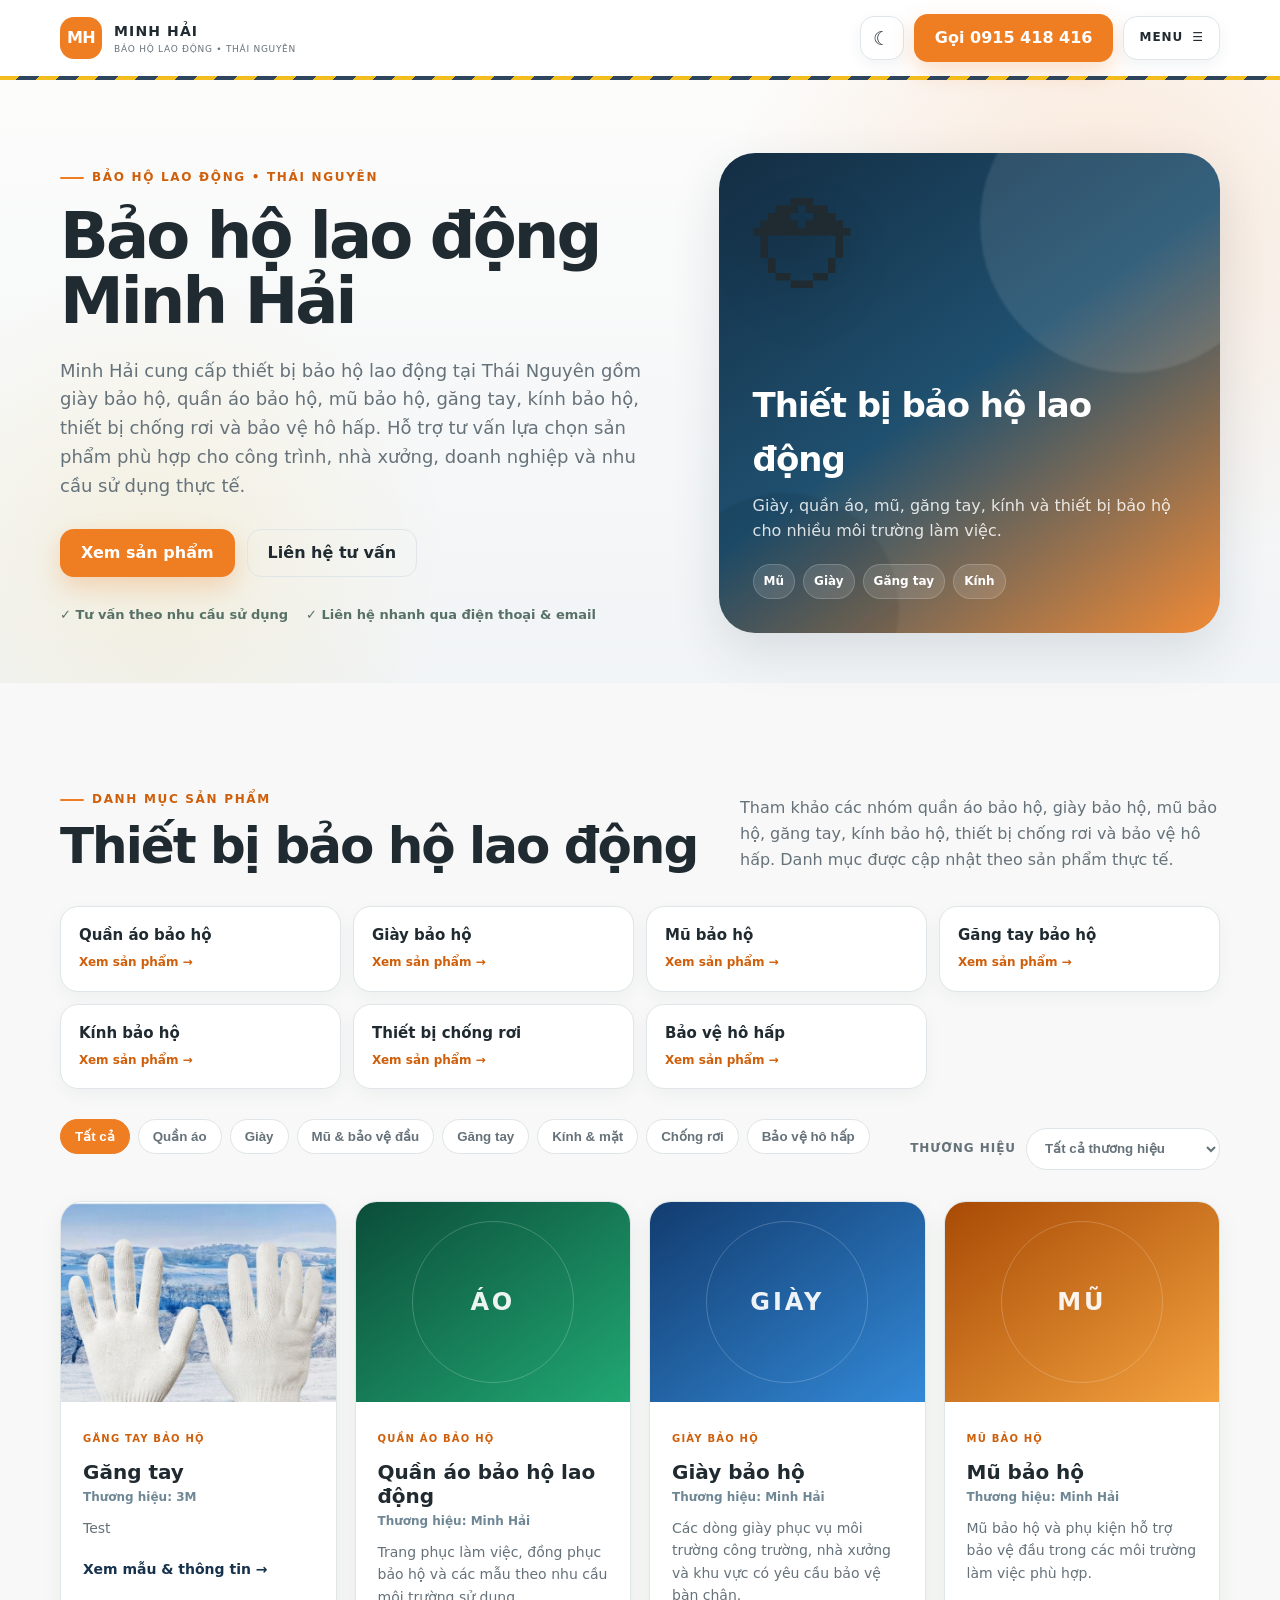
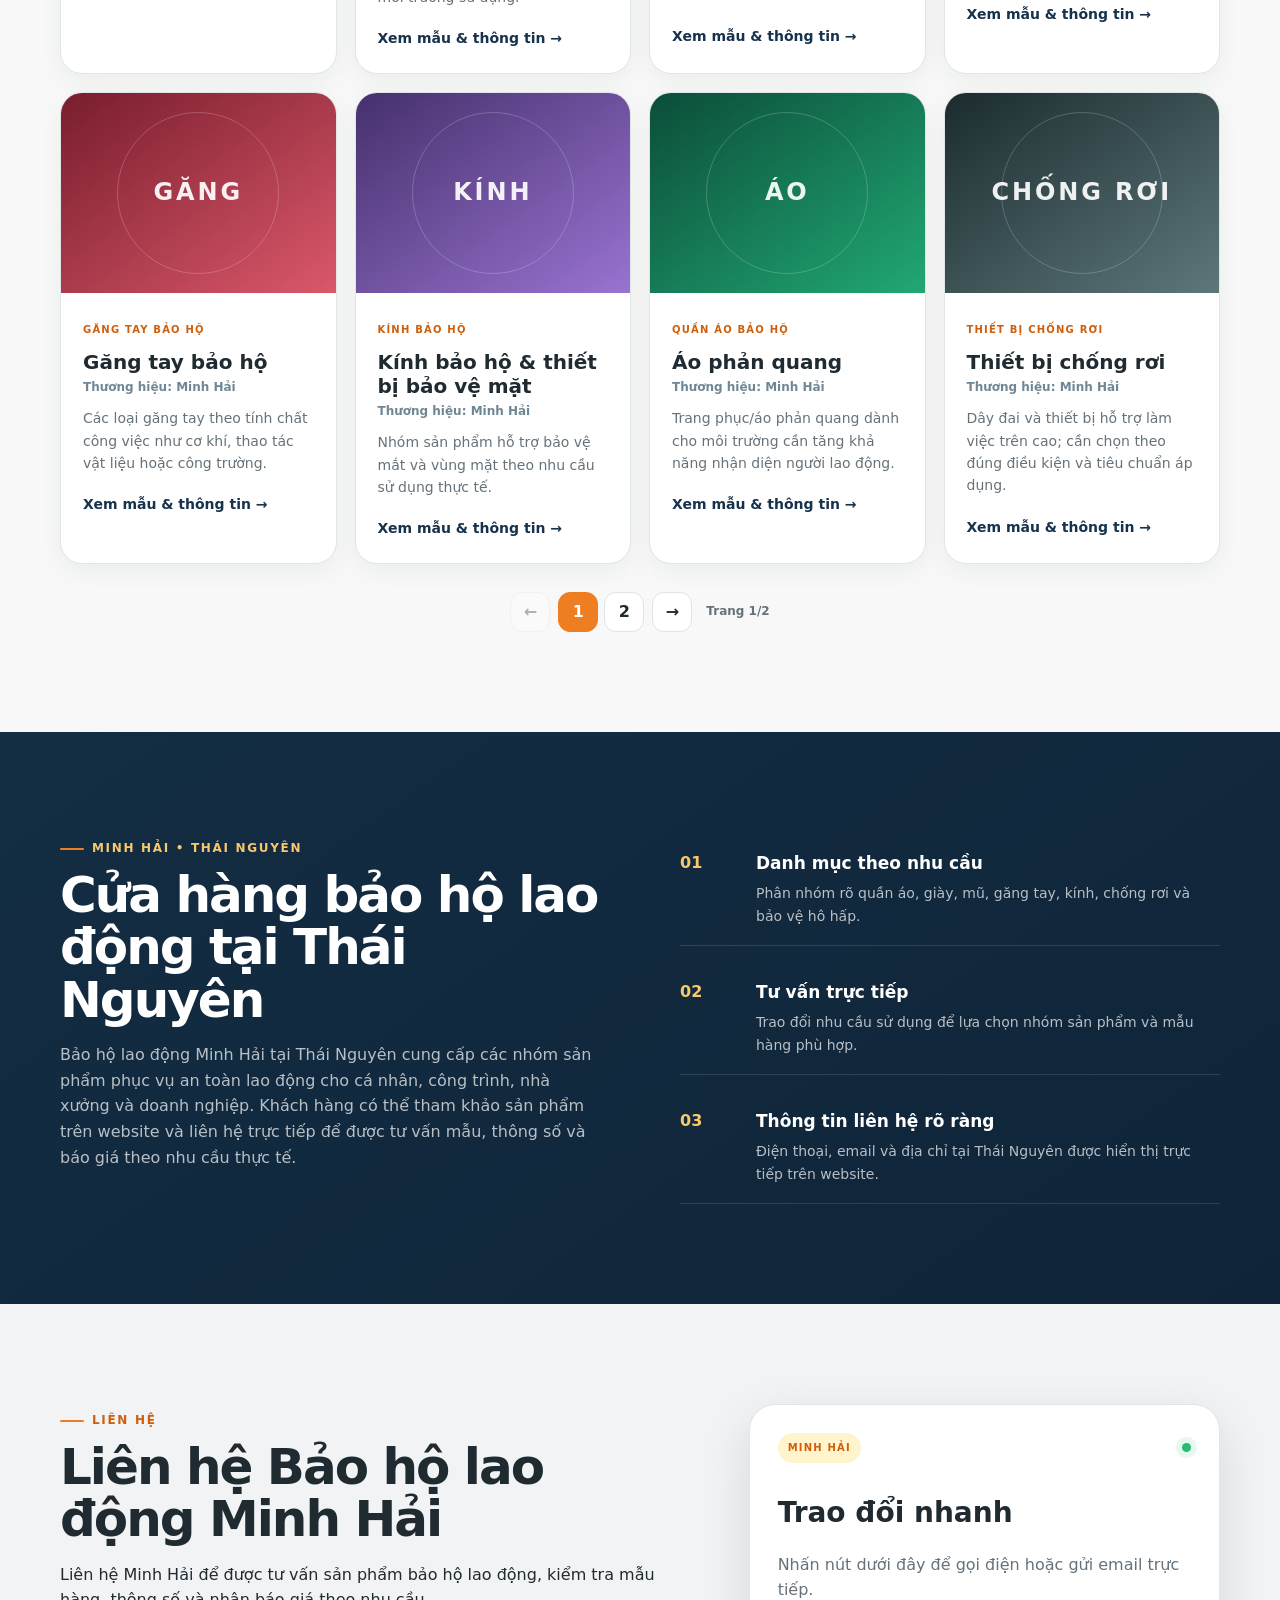
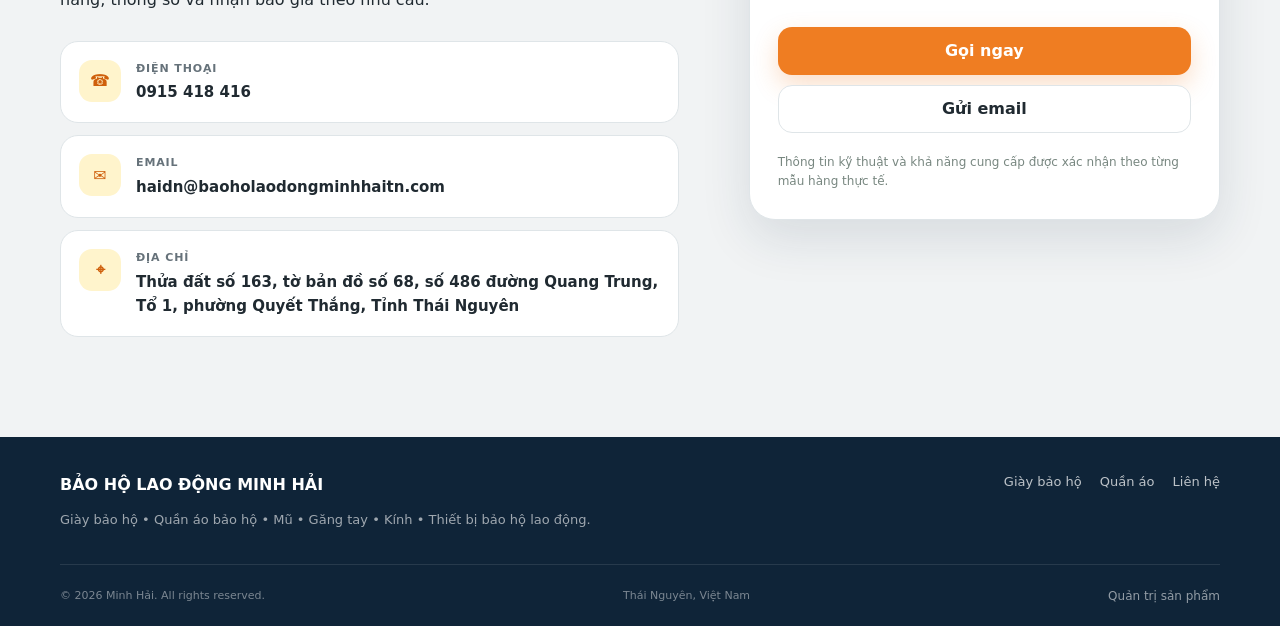
==== commit 1621f3a2: "V4.2: dynamic categories menu and product pagination V4.2: dynamic categories menu and product pagin" ====
--- a/index.html
+++ b/index.html
@@ -1,10 +1,10 @@
-<!doctype html>
+<!DOCTYPE html>
+
 <html lang="vi">
 <head>
-  <meta charset="utf-8">
-  <meta name="viewport" content="width=device-width, initial-scale=1">
-
-  <script>
+<meta charset="utf-8"/>
+<meta content="width=device-width, initial-scale=1" name="viewport"/>
+<script>
     (() => {
       try {
         const savedTheme = localStorage.getItem("mh-theme");
@@ -15,21 +15,18 @@
       }
     })();
   </script>
-
-  <title>Bảo hộ lao động Thái Nguyên | Minh Hải</title>
-  <meta name="description" content="Bảo hộ lao động Minh Hải Thái Nguyên cung cấp giày bảo hộ, quần áo bảo hộ, mũ, găng tay, kính, thiết bị chống rơi và bảo vệ hô hấp. Liên hệ tư vấn và báo giá.">
-  <meta name="robots" content="index,follow,max-image-preview:large">
-  <link rel="canonical" href="https://baoholaodongminhhaitn.com/">
-
-  <meta name="theme-color" content="#0d6b4b">
-  <meta property="og:locale" content="vi_VN">
-  <meta property="og:type" content="website">
-  <meta property="og:site_name" content="Bảo hộ lao động Minh Hải Thái Nguyên">
-  <meta property="og:title" content="Bảo hộ lao động Thái Nguyên | Minh Hải">
-  <meta property="og:description" content="Minh Hải cung cấp giày bảo hộ, quần áo bảo hộ và thiết bị bảo hộ lao động tại Thái Nguyên.">
-  <meta property="og:url" content="https://baoholaodongminhhaitn.com/">
-
-  <script type="application/ld+json">
+<title>Bảo hộ lao động Thái Nguyên | Minh Hải</title>
+<meta content="Bảo hộ lao động Minh Hải Thái Nguyên cung cấp giày bảo hộ, quần áo bảo hộ, mũ, găng tay, kính, thiết bị chống rơi và bảo vệ hô hấp. Liên hệ tư vấn và báo giá." name="description"/>
+<meta content="index,follow,max-image-preview:large" name="robots"/>
+<link href="https://baoholaodongminhhaitn.com/" rel="canonical"/>
+<meta content="#0d6b4b" name="theme-color"/>
+<meta content="vi_VN" property="og:locale"/>
+<meta content="website" property="og:type"/>
+<meta content="Bảo hộ lao động Minh Hải Thái Nguyên" property="og:site_name"/>
+<meta content="Bảo hộ lao động Thái Nguyên | Minh Hải" property="og:title"/>
+<meta content="Minh Hải cung cấp giày bảo hộ, quần áo bảo hộ và thiết bị bảo hộ lao động tại Thái Nguyên." property="og:description"/>
+<meta content="https://baoholaodongminhhaitn.com/" property="og:url"/>
+<script type="application/ld+json">
   {
     "@context": "https://schema.org",
     "@graph": [
@@ -65,236 +62,179 @@
     ]
   }
   </script>
-
-  <link rel="stylesheet" href="styles.css">
+<link href="styles.css" rel="stylesheet"/>
 </head>
-<body>
-  <header class="site-header">
-    <div class="container nav-wrap">
-      <a href="#top" class="brand" aria-label="Trang chủ Bảo hộ lao động Minh Hải">
-        <span class="brand-mark">MH</span>
-        <span>
-          <strong>MINH HẢI</strong>
-          <small>BẢO HỘ LAO ĐỘNG • THÁI NGUYÊN</small>
-        </span>
-      </a>
-
-      <nav class="nav" aria-label="Điều hướng">
-        <a href="#san-pham">Sản phẩm</a>
-        <a href="#danh-muc-seo">Danh mục</a>
-        <a href="#gioi-thieu">Giới thiệu</a>
-        <a href="#lien-he">Liên hệ</a>
-      </nav>
-
-      <button class="theme-toggle" type="button" data-theme-toggle aria-label="Chuyển giao diện sáng/tối" title="Chuyển giao diện sáng/tối">
-        <span class="theme-toggle-icon" aria-hidden="true">☾</span>
-      </button>
-
-      <a class="btn btn-primary nav-cta" href="tel:0915418416">Gọi 0915 418 416</a>
-    </div>
-  </header>
-
-  <main id="top">
-    <section class="hero">
-      <div class="container hero-grid">
-        <div class="hero-copy">
-          <span class="eyebrow">BẢO HỘ LAO ĐỘNG • THÁI NGUYÊN</span>
-          <h1>Bảo hộ lao động Minh Hải</h1>
-          <p>
+<body data-root="">
+<header class="site-header">
+<div class="container nav-wrap">
+<a aria-label="Trang chủ Bảo hộ lao động Minh Hải" class="brand" href="#top">
+<span class="brand-mark">MH</span>
+<span><strong>MINH HẢI</strong><small>BẢO HỘ LAO ĐỘNG • THÁI NGUYÊN</small></span>
+</a>
+<div class="header-actions">
+<button aria-label="Chuyển giao diện sáng/tối" class="theme-toggle" data-theme-toggle="" title="Chuyển giao diện sáng/tối" type="button"><span aria-hidden="true" class="theme-toggle-icon">☾</span></button>
+<a class="btn btn-primary nav-cta" href="tel:0915418416">Gọi 0915 418 416</a>
+<button aria-controls="site-menu" aria-expanded="false" class="menu-toggle" data-menu-toggle="" type="button"><span>MENU</span><span aria-hidden="true">☰</span></button>
+</div>
+</div>
+<div class="site-menu" data-site-menu="" hidden="" id="site-menu">
+<div class="container site-menu-inner">
+<a class="site-menu-link" href="#gioi-thieu">Giới thiệu</a>
+<div class="site-menu-products">
+<button aria-expanded="true" class="site-menu-link site-menu-products-toggle" data-products-menu-toggle="" type="button">Sản phẩm <span aria-hidden="true">⌄</span></button>
+<div class="site-menu-categories" data-menu-categories=""></div>
+</div>
+<a class="site-menu-link" href="#thuong-hieu">Thương hiệu</a>
+<a class="site-menu-link" href="#lien-he">Liên hệ</a>
+</div>
+</div>
+</header>
+<main id="top">
+<section class="hero">
+<div class="container hero-grid">
+<div class="hero-copy">
+<span class="eyebrow">BẢO HỘ LAO ĐỘNG • THÁI NGUYÊN</span>
+<h1>Bảo hộ lao động Minh Hải</h1>
+<p>
             Minh Hải cung cấp thiết bị bảo hộ lao động tại Thái Nguyên gồm giày bảo hộ,
             quần áo bảo hộ, mũ bảo hộ, găng tay, kính bảo hộ, thiết bị chống rơi và bảo vệ hô hấp.
             Hỗ trợ tư vấn lựa chọn sản phẩm phù hợp cho công trình, nhà xưởng, doanh nghiệp
             và nhu cầu sử dụng thực tế.
           </p>
-          <div class="hero-actions">
-            <a class="btn btn-primary" href="#san-pham">Xem sản phẩm</a>
-            <a class="btn btn-ghost" href="#lien-he">Liên hệ tư vấn</a>
-          </div>
-          <div class="hero-meta">
-            <span>✓ Tư vấn theo nhu cầu sử dụng</span>
-            <span>✓ Liên hệ nhanh qua điện thoại & email</span>
-          </div>
-        </div>
-
-        <div class="hero-card" aria-label="Các nhóm thiết bị bảo hộ lao động">
-          <div class="helmet">⛑</div>
-          <div class="hero-card-title">Thiết bị bảo hộ lao động</div>
-          <div class="hero-card-sub">Giày, quần áo, mũ, găng tay, kính và thiết bị bảo hộ cho nhiều môi trường làm việc.</div>
-          <div class="hero-chip-row">
-            <span>Mũ</span><span>Giày</span><span>Găng tay</span><span>Kính</span>
-          </div>
-        </div>
-      </div>
-    </section>
-
-    <section id="san-pham" class="section products-section">
-      <div class="container">
-        <div class="section-heading">
-          <div>
-            <span class="eyebrow">DANH MỤC SẢN PHẨM</span>
-            <h2>Thiết bị bảo hộ lao động</h2>
-          </div>
-          <p>
+<div class="hero-actions">
+<a class="btn btn-primary" href="#san-pham">Xem sản phẩm</a>
+<a class="btn btn-ghost" href="#lien-he">Liên hệ tư vấn</a>
+</div>
+<div class="hero-meta">
+<span>✓ Tư vấn theo nhu cầu sử dụng</span>
+<span>✓ Liên hệ nhanh qua điện thoại &amp; email</span>
+</div>
+</div>
+<div aria-label="Các nhóm thiết bị bảo hộ lao động" class="hero-card">
+<div class="helmet">⛑</div>
+<div class="hero-card-title">Thiết bị bảo hộ lao động</div>
+<div class="hero-card-sub">Giày, quần áo, mũ, găng tay, kính và thiết bị bảo hộ cho nhiều môi trường làm việc.</div>
+<div class="hero-chip-row">
+<span>Mũ</span><span>Giày</span><span>Găng tay</span><span>Kính</span>
+</div>
+</div>
+</div>
+</section>
+<section class="section products-section" id="san-pham">
+<div class="container">
+<div class="section-heading">
+<div>
+<span class="eyebrow">DANH MỤC SẢN PHẨM</span>
+<h2>Thiết bị bảo hộ lao động</h2>
+</div>
+<p>
             Tham khảo các nhóm quần áo bảo hộ, giày bảo hộ, mũ bảo hộ, găng tay,
             kính bảo hộ, thiết bị chống rơi và bảo vệ hô hấp. Danh mục được cập nhật theo sản phẩm thực tế.
           </p>
-        </div>
-
-        <div id="danh-muc-seo" class="seo-category-grid" aria-label="Danh mục bảo hộ lao động tại Thái Nguyên">
-          <a class="seo-category-card" href="quan-ao-bao-ho/">
-            <strong>Quần áo bảo hộ</strong>
-            <span>Xem trang danh mục →</span>
-          </a>
-          <a class="seo-category-card" href="giay-bao-ho/">
-            <strong>Giày bảo hộ</strong>
-            <span>Xem trang danh mục →</span>
-          </a>
-          <a class="seo-category-card" href="mu-bao-ho/">
-            <strong>Mũ bảo hộ</strong>
-            <span>Xem trang danh mục →</span>
-          </a>
-          <a class="seo-category-card" href="gang-tay-bao-ho/">
-            <strong>Găng tay bảo hộ</strong>
-            <span>Xem trang danh mục →</span>
-          </a>
-          <a class="seo-category-card" href="kinh-bao-ho/">
-            <strong>Kính bảo hộ</strong>
-            <span>Xem trang danh mục →</span>
-          </a>
-          <a class="seo-category-card" href="thiet-bi-chong-roi/">
-            <strong>Thiết bị chống rơi</strong>
-            <span>Xem trang danh mục →</span>
-          </a>
-          <a class="seo-category-card" href="bao-ve-ho-hap/">
-            <strong>Bảo vệ hô hấp</strong>
-            <span>Xem trang danh mục →</span>
-          </a>
-        </div>
-
-        <div class="product-toolbar">
-          <div class="filters" role="tablist" aria-label="Lọc sản phẩm">
-            <button class="filter active" data-filter="all">Tất cả</button>
-            <button class="filter" data-filter="clothing">Quần áo</button>
-            <button class="filter" data-filter="footwear">Giày</button>
-            <button class="filter" data-filter="head">Mũ & bảo vệ đầu</button>
-            <button class="filter" data-filter="hand">Găng tay</button>
-            <button class="filter" data-filter="eye">Kính & mặt</button>
-            <button class="filter" data-filter="fall">Chống rơi</button>
-            <button class="filter" data-filter="respiratory">Bảo vệ hô hấp</button>
-          </div>
-          <select id="brand-filter" class="brand-filter" aria-label="Lọc theo hãng">
-            <option value="all">Tất cả hãng</option>
-          </select>
-        </div>
-
-        <div id="product-grid" class="product-grid loading" aria-live="polite">
+</div>
+<div aria-label="Danh mục bảo hộ lao động tại Thái Nguyên" class="seo-category-grid" data-category-grid="" id="danh-muc-seo"><p class="catalog-loading">Đang tải danh mục sản phẩm...</p></div>
+<div class="product-toolbar"><div aria-label="Lọc sản phẩm theo danh mục" class="filters" id="category-filters" role="tablist"><button class="filter active" data-filter="all">Tất cả</button></div><div class="brand-control" id="thuong-hieu"><label for="brand-filter">Thương hiệu</label><select aria-label="Lọc theo thương hiệu" class="brand-filter" id="brand-filter"><option value="all">Tất cả thương hiệu</option></select></div></div>
+<div aria-live="polite" class="product-grid loading" id="product-grid">
           Đang tải danh mục sản phẩm...
-        </div>
-
-        <div id="product-modal" class="product-modal" aria-hidden="true">
-          <div class="product-modal-panel" role="dialog" aria-modal="true" aria-labelledby="modal-product-name">
-            <button id="product-modal-close" class="product-modal-close" aria-label="Đóng">×</button>
-            <div id="modal-product-media" class="product-modal-media"></div>
-            <div class="product-modal-body">
-              <span id="modal-product-tag" class="tag"></span>
-              <h3 id="modal-product-name"></h3>
-              <div id="modal-product-brand" class="product-brand"></div>
-              <p id="modal-product-description"></p>
-              <a class="btn btn-primary btn-wide" href="#lien-he">Liên hệ hỏi mẫu / báo giá</a>
-              <p class="product-modal-note">Thông tin kỹ thuật và khả năng cung cấp được xác nhận theo từng mẫu hàng thực tế.</p>
-            </div>
-          </div>
-        </div>
-      </div>
-    </section>
-
-    <section id="gioi-thieu" class="section intro-section">
-      <div class="container intro-grid">
-        <div>
-          <span class="eyebrow">MINH HẢI • THÁI NGUYÊN</span>
-          <h2>Cửa hàng bảo hộ lao động tại Thái Nguyên</h2>
-          <p>
+        </div><nav aria-label="Phân trang sản phẩm" class="product-pagination" hidden="" id="product-pagination"><button aria-label="Trang trước" class="page-nav" data-page-prev="" type="button">←</button><div class="page-numbers" data-page-numbers=""></div><button aria-label="Trang sau" class="page-nav" data-page-next="" type="button">→</button><span class="page-status" data-page-status=""></span></nav>
+<div aria-hidden="true" class="product-modal" id="product-modal">
+<div aria-labelledby="modal-product-name" aria-modal="true" class="product-modal-panel" role="dialog">
+<button aria-label="Đóng" class="product-modal-close" id="product-modal-close">×</button>
+<div class="product-modal-media" id="modal-product-media"></div>
+<div class="product-modal-body">
+<span class="tag" id="modal-product-tag"></span>
+<h3 id="modal-product-name"></h3>
+<div class="product-brand" id="modal-product-brand"></div>
+<p id="modal-product-description"></p>
+<a class="btn btn-primary btn-wide" href="#lien-he">Liên hệ hỏi mẫu / báo giá</a>
+<p class="product-modal-note">Thông tin kỹ thuật và khả năng cung cấp được xác nhận theo từng mẫu hàng thực tế.</p>
+</div>
+</div>
+</div>
+</div>
+</section>
+<section class="section intro-section" id="gioi-thieu">
+<div class="container intro-grid">
+<div>
+<span class="eyebrow">MINH HẢI • THÁI NGUYÊN</span>
+<h2>Cửa hàng bảo hộ lao động tại Thái Nguyên</h2>
+<p>
             Bảo hộ lao động Minh Hải tại Thái Nguyên cung cấp các nhóm sản phẩm phục vụ an toàn lao động
             cho cá nhân, công trình, nhà xưởng và doanh nghiệp. Khách hàng có thể tham khảo sản phẩm trên website
             và liên hệ trực tiếp để được tư vấn mẫu, thông số và báo giá theo nhu cầu thực tế.
           </p>
-        </div>
-        <div class="benefit-list">
-          <div class="benefit">
-            <span>01</span>
-            <div><strong>Danh mục theo nhu cầu</strong><p>Phân nhóm rõ quần áo, giày, mũ, găng tay, kính, chống rơi và bảo vệ hô hấp.</p></div>
-          </div>
-          <div class="benefit">
-            <span>02</span>
-            <div><strong>Tư vấn trực tiếp</strong><p>Trao đổi nhu cầu sử dụng để lựa chọn nhóm sản phẩm và mẫu hàng phù hợp.</p></div>
-          </div>
-          <div class="benefit">
-            <span>03</span>
-            <div><strong>Thông tin liên hệ rõ ràng</strong><p>Điện thoại, email và địa chỉ tại Thái Nguyên được hiển thị trực tiếp trên website.</p></div>
-          </div>
-        </div>
-      </div>
-    </section>
-
-    <section id="lien-he" class="section contact-section">
-      <div class="container contact-grid">
-        <div>
-          <span class="eyebrow">LIÊN HỆ</span>
-          <h2>Liên hệ Bảo hộ lao động Minh Hải</h2>
-          <p>Liên hệ Minh Hải để được tư vấn sản phẩm bảo hộ lao động, kiểm tra mẫu hàng, thông số và nhận báo giá theo nhu cầu.</p>
-
-          <div class="contact-cards">
-            <a class="contact-card" href="tel:0915418416">
-              <span class="contact-icon">☎</span>
-              <div><small>Điện thoại</small><strong>0915 418 416</strong></div>
-            </a>
-            <a class="contact-card" href="mailto:haidn@baoholaodongminhhaitn.com">
-              <span class="contact-icon">✉</span>
-              <div><small>Email</small><strong>haidn@baoholaodongminhhai<wbr>tn.com</strong></div>
-            </a>
-            <a class="contact-card" target="_blank" rel="noopener" href="https://www.google.com/maps/search/?api=1&amp;query=Th%E1%BB%ADa%20%C4%91%E1%BA%A5t%20s%E1%BB%91%20163%2C%20t%E1%BB%9D%20b%E1%BA%A3n%20%C4%91%E1%BB%93%20s%E1%BB%91%2068%2C%20s%E1%BB%91%20486%20%C4%91%C6%B0%E1%BB%9Dng%20Quang%20Trung%2C%20T%E1%BB%95%201%2C%20ph%C6%B0%E1%BB%9Dng%20Quy%E1%BA%BFt%20Th%E1%BA%AFng%2C%20t%E1%BB%89nh%20Th%C3%A1i%20Nguy%C3%AAn">
-              <span class="contact-icon">⌖</span>
-              <div><small>Địa chỉ</small><strong>Thửa đất số 163, tờ bản đồ số 68, số 486 đường Quang Trung, Tổ 1, phường Quyết Thắng, Tỉnh Thái Nguyên</strong></div>
-            </a>
-          </div>
-        </div>
-
-        <div class="contact-panel">
-          <div class="panel-top">
-            <span class="panel-badge">MINH HẢI</span>
-            <span class="dot-live"></span>
-          </div>
-          <h3>Trao đổi nhanh</h3>
-          <p>Nhấn nút dưới đây để gọi điện hoặc gửi email trực tiếp.</p>
-          <div class="panel-actions">
-            <a class="btn btn-primary btn-wide" href="tel:0915418416">Gọi ngay</a>
-            <a class="btn btn-light btn-wide" href="mailto:haidn@baoholaodongminhhaitn.com">Gửi email</a>
-          </div>
-          <small class="panel-note">Thông tin kỹ thuật và khả năng cung cấp được xác nhận theo từng mẫu hàng thực tế.</small>
-        </div>
-      </div>
-    </section>
-  </main>
-
-  <footer class="site-footer">
-    <div class="container footer-grid">
-      <div>
-        <strong>BẢO HỘ LAO ĐỘNG MINH HẢI</strong>
-        <p>Giày bảo hộ • Quần áo bảo hộ • Mũ • Găng tay • Kính • Thiết bị bảo hộ lao động.</p>
-      </div>
-      <div class="footer-links">
-        <a href="giay-bao-ho/">Giày bảo hộ</a>
-        <a href="quan-ao-bao-ho/">Quần áo</a>
-        <a href="#lien-he">Liên hệ</a>
-      </div>
-    </div>
-    <div class="container footer-bottom">
-      <span>© <span id="year"></span> Minh Hải. All rights reserved.</span>
-      <span>Thái Nguyên, Việt Nam</span><a class="admin-link" href="admin/">Quản trị sản phẩm</a>
-    </div>
-  </footer>
-
-  <script src="theme.js"></script>
-  <script src="script.js"></script>
+</div>
+<div class="benefit-list">
+<div class="benefit">
+<span>01</span>
+<div><strong>Danh mục theo nhu cầu</strong><p>Phân nhóm rõ quần áo, giày, mũ, găng tay, kính, chống rơi và bảo vệ hô hấp.</p></div>
+</div>
+<div class="benefit">
+<span>02</span>
+<div><strong>Tư vấn trực tiếp</strong><p>Trao đổi nhu cầu sử dụng để lựa chọn nhóm sản phẩm và mẫu hàng phù hợp.</p></div>
+</div>
+<div class="benefit">
+<span>03</span>
+<div><strong>Thông tin liên hệ rõ ràng</strong><p>Điện thoại, email và địa chỉ tại Thái Nguyên được hiển thị trực tiếp trên website.</p></div>
+</div>
+</div>
+</div>
+</section>
+<section class="section contact-section" id="lien-he">
+<div class="container contact-grid">
+<div>
+<span class="eyebrow">LIÊN HỆ</span>
+<h2>Liên hệ Bảo hộ lao động Minh Hải</h2>
+<p>Liên hệ Minh Hải để được tư vấn sản phẩm bảo hộ lao động, kiểm tra mẫu hàng, thông số và nhận báo giá theo nhu cầu.</p>
+<div class="contact-cards">
+<a class="contact-card" href="tel:0915418416">
+<span class="contact-icon">☎</span>
+<div><small>Điện thoại</small><strong>0915 418 416</strong></div>
+</a>
+<a class="contact-card" href="mailto:haidn@baoholaodongminhhaitn.com">
+<span class="contact-icon">✉</span>
+<div><small>Email</small><strong>haidn@baoholaodongminhhai<wbr/>tn.com</strong></div>
+</a>
+<a class="contact-card" href="https://www.google.com/maps/search/?api=1&amp;query=Th%E1%BB%ADa%20%C4%91%E1%BA%A5t%20s%E1%BB%91%20163%2C%20t%E1%BB%9D%20b%E1%BA%A3n%20%C4%91%E1%BB%93%20s%E1%BB%91%2068%2C%20s%E1%BB%91%20486%20%C4%91%C6%B0%E1%BB%9Dng%20Quang%20Trung%2C%20T%E1%BB%95%201%2C%20ph%C6%B0%E1%BB%9Dng%20Quy%E1%BA%BFt%20Th%E1%BA%AFng%2C%20t%E1%BB%89nh%20Th%C3%A1i%20Nguy%C3%AAn" rel="noopener" target="_blank">
+<span class="contact-icon">⌖</span>
+<div><small>Địa chỉ</small><strong>Thửa đất số 163, tờ bản đồ số 68, số 486 đường Quang Trung, Tổ 1, phường Quyết Thắng, Tỉnh Thái Nguyên</strong></div>
+</a>
+</div>
+</div>
+<div class="contact-panel">
+<div class="panel-top">
+<span class="panel-badge">MINH HẢI</span>
+<span class="dot-live"></span>
+</div>
+<h3>Trao đổi nhanh</h3>
+<p>Nhấn nút dưới đây để gọi điện hoặc gửi email trực tiếp.</p>
+<div class="panel-actions">
+<a class="btn btn-primary btn-wide" href="tel:0915418416">Gọi ngay</a>
+<a class="btn btn-light btn-wide" href="mailto:haidn@baoholaodongminhhaitn.com">Gửi email</a>
+</div>
+<small class="panel-note">Thông tin kỹ thuật và khả năng cung cấp được xác nhận theo từng mẫu hàng thực tế.</small>
+</div>
+</div>
+</section>
+</main>
+<footer class="site-footer">
+<div class="container footer-grid">
+<div>
+<strong>BẢO HỘ LAO ĐỘNG MINH HẢI</strong>
+<p>Giày bảo hộ • Quần áo bảo hộ • Mũ • Găng tay • Kính • Thiết bị bảo hộ lao động.</p>
+</div>
+<div class="footer-links">
+<a href="giay-bao-ho/">Giày bảo hộ</a>
+<a href="quan-ao-bao-ho/">Quần áo</a>
+<a href="#lien-he">Liên hệ</a>
+</div>
+</div>
+<div class="container footer-bottom">
+<span>© <span id="year"></span> Minh Hải. All rights reserved.</span>
+<span>Thái Nguyên, Việt Nam</span><a class="admin-link" href="admin/">Quản trị sản phẩm</a>
+</div>
+</footer>
+<script src="theme.js"></script><script src="site.js"></script>
+<script src="script.js"></script>
 </body>
 </html>
--- a/styles.css
+++ b/styles.css
@@ -252,3 +252,39 @@
   .nav-wrap{gap:12px}
   .theme-toggle{width:42px;height:42px;flex-basis:42px}
 }
+
+
+/* V4.2 navigation, pagination and dynamic catalogue */
+.header-actions{display:flex;align-items:center;gap:10px;margin-left:auto}
+.menu-toggle{min-height:44px;padding:0 15px;border:1px solid var(--line);border-radius:14px;background:var(--surface);color:var(--text);display:inline-flex;gap:9px;align-items:center;font:inherit;font-size:12px;font-weight:850;letter-spacing:.08em;cursor:pointer;box-shadow:0 5px 16px rgba(23,50,77,.06)}
+.menu-toggle:hover{border-color:#efc18c;transform:translateY(-1px)}
+.site-menu{position:absolute;top:calc(100% + 4px);left:0;right:0;background:color-mix(in srgb,var(--surface) 96%,transparent);border-bottom:1px solid var(--line);box-shadow:0 20px 45px rgba(23,50,77,.16);backdrop-filter:blur(14px)}
+.site-menu[hidden]{display:none}
+.site-menu-inner{padding:20px 0 24px;display:grid;grid-template-columns:1fr 2.2fr 1fr 1fr;gap:14px;align-items:start}
+.site-menu-link{width:100%;min-height:46px;padding:12px 14px;border:1px solid var(--line);border-radius:14px;background:var(--surface);color:var(--text);display:flex;align-items:center;justify-content:space-between;font:inherit;font-weight:800;cursor:pointer}
+.site-menu-link:hover{border-color:#efc18c;color:var(--orange-dark)}
+.site-menu-products-toggle{margin-bottom:10px}
+.site-menu-categories{display:grid;grid-template-columns:repeat(2,minmax(0,1fr));gap:8px}
+.site-menu-categories.is-collapsed{display:none}
+.site-menu-categories a{padding:10px 12px;border-radius:12px;background:var(--bg);border:1px solid var(--line);font-size:13px;font-weight:700;color:var(--muted)}
+.site-menu-categories a:hover{color:var(--orange-dark);border-color:#efc18c}
+.catalog-loading{grid-column:1/-1;color:var(--muted);margin:0}
+.brand-control{display:flex;align-items:center;gap:10px;margin-left:auto}
+.brand-control label{font-size:12px;font-weight:850;color:var(--muted);text-transform:uppercase;letter-spacing:.08em}
+.product-pagination{display:flex;align-items:center;justify-content:center;gap:8px;margin-top:28px;flex-wrap:wrap}
+.product-pagination[hidden]{display:none}
+.page-nav,.page-number{min-width:40px;height:40px;border:1px solid var(--line);border-radius:12px;background:var(--surface);color:var(--text);font:inherit;font-weight:800;cursor:pointer}
+.page-number.active,.page-number:hover,.page-nav:hover:not(:disabled){background:var(--orange);border-color:var(--orange);color:#fff}
+.page-nav:disabled{opacity:.35;cursor:not-allowed}
+.page-numbers{display:flex;gap:6px;flex-wrap:wrap}
+.page-status{font-size:12px;color:var(--muted);font-weight:700;margin-left:6px}
+.category-products-heading{display:flex;justify-content:space-between;align-items:end;gap:24px;margin-bottom:28px}
+.category-products-heading h2{font-size:clamp(30px,4vw,44px);line-height:1.08;letter-spacing:-.035em;margin:8px 0 0}
+.category-info-section{padding-top:20px}
+.category-info-section .category-copy{max-width:900px}
+html[data-theme="dark"] .site-menu{background:rgba(19,30,39,.97)}
+html[data-theme="dark"] .menu-toggle,html[data-theme="dark"] .site-menu-link,html[data-theme="dark"] .page-nav,html[data-theme="dark"] .page-number{background:var(--surface);color:var(--text)}
+html[data-theme="dark"] .site-menu-categories a{background:#0d171e;color:var(--muted)}
+@media(max-width:980px){.site-menu-inner{grid-template-columns:1fr 1.7fr}.site-menu-categories{grid-template-columns:1fr 1fr}}
+@media(max-width:760px){.header-actions{gap:7px}.menu-toggle{padding:0 12px}.menu-toggle span:first-child{display:none}.site-menu-inner{grid-template-columns:1fr}.site-menu-categories{grid-template-columns:1fr 1fr}.category-products-heading{align-items:stretch;flex-direction:column}.brand-control{margin-left:0;width:100%;align-items:stretch;flex-direction:column}.brand-control .brand-filter{width:100%}.product-grid{grid-template-columns:repeat(2,minmax(0,1fr))}.product-image{height:160px}.product-image .product-visual{min-height:160px}.product-body{padding:16px}.product-body h3{font-size:17px}}
+@media(max-width:520px){.site-menu-categories{grid-template-columns:1fr}.product-grid{grid-template-columns:1fr}.product-image{height:190px}.product-image .product-visual{min-height:190px}}
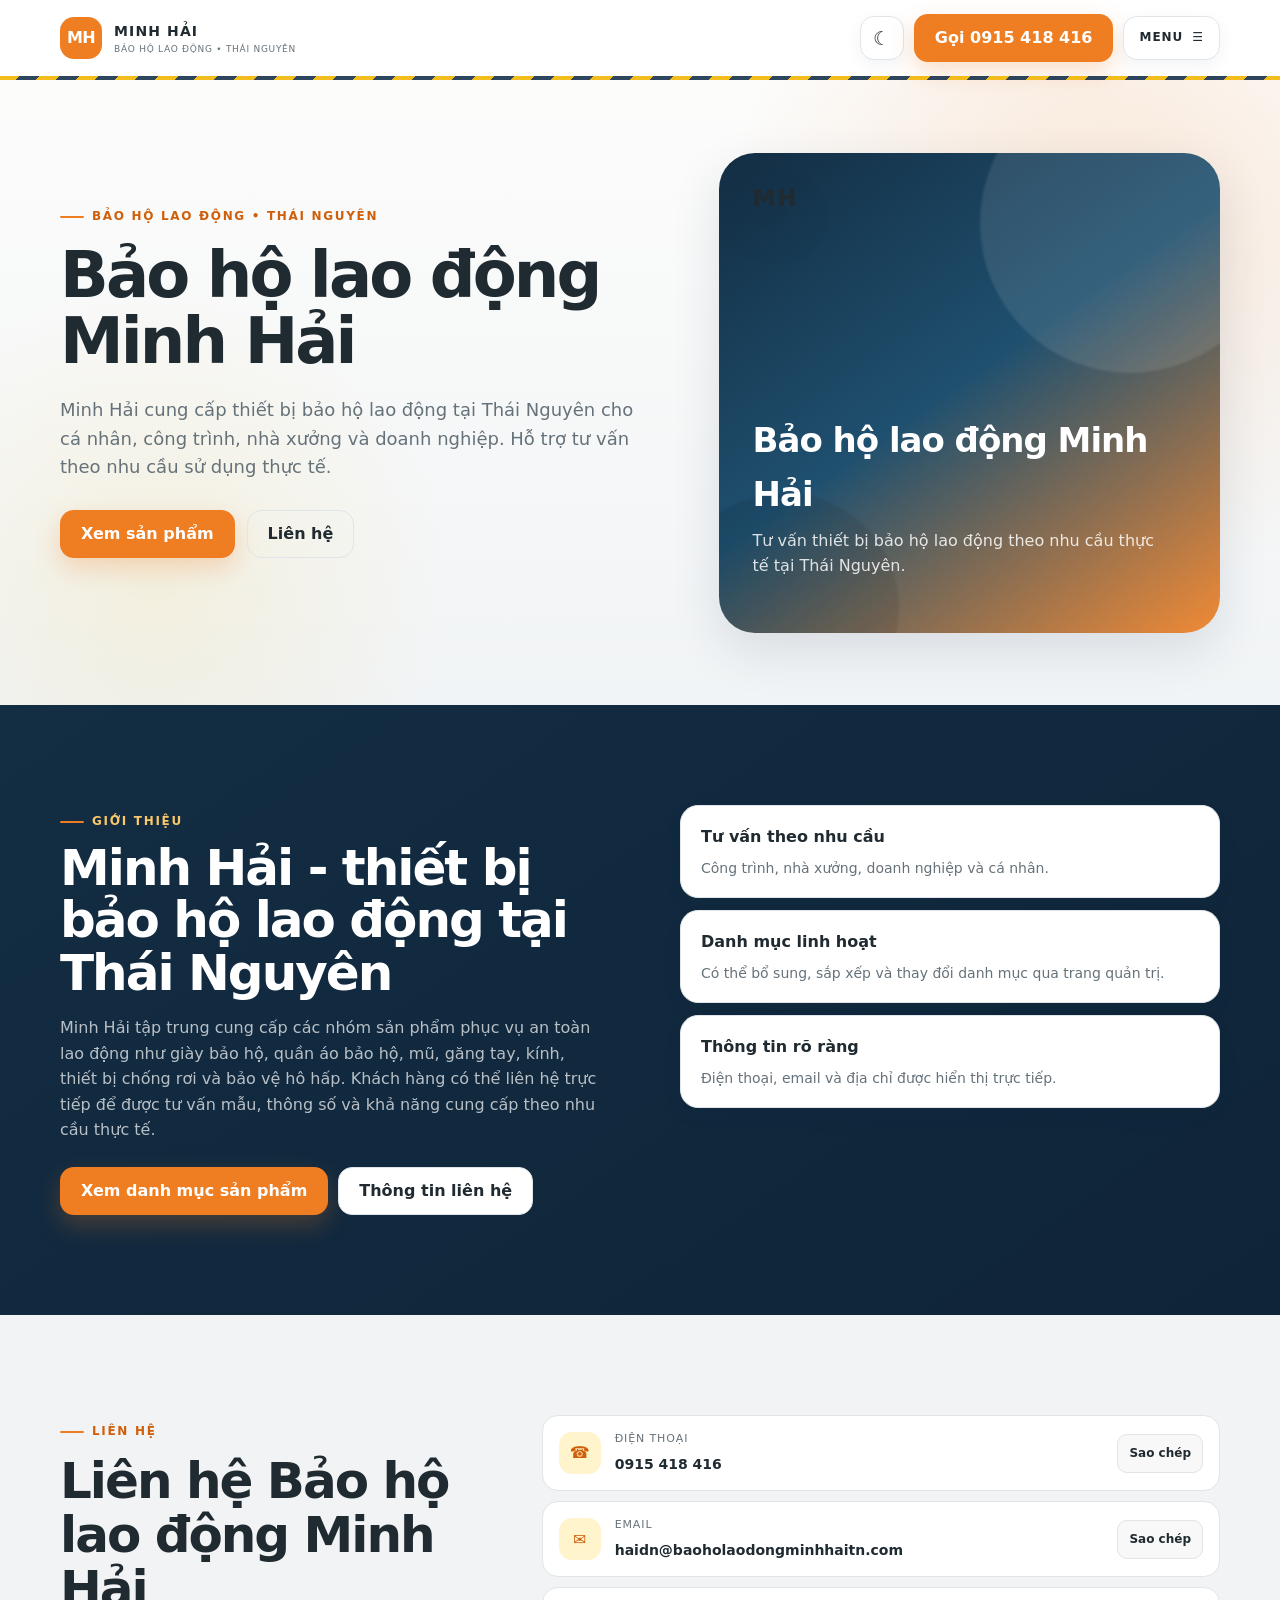
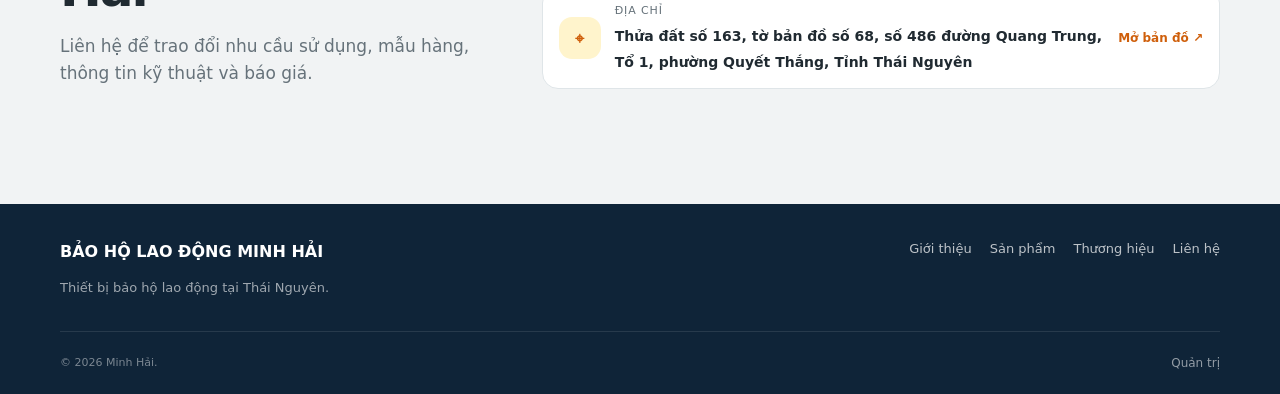
==== commit 3572c836: "V4.3: compact menu home content and product detail pages" ====
--- a/index.html
+++ b/index.html
@@ -1,240 +1,164 @@
-<!DOCTYPE html>
-
+<!doctype html>
 <html lang="vi">
 <head>
-<meta charset="utf-8"/>
-<meta content="width=device-width, initial-scale=1" name="viewport"/>
-<script>
+  <meta charset="utf-8">
+  <meta name="viewport" content="width=device-width, initial-scale=1">
+  <script>
     (() => {
       try {
         const savedTheme = localStorage.getItem("mh-theme");
         const systemDark = window.matchMedia && window.matchMedia("(prefers-color-scheme: dark)").matches;
         document.documentElement.dataset.theme = savedTheme || (systemDark ? "dark" : "light");
-      } catch (error) {
-        document.documentElement.dataset.theme = "light";
-      }
+      } catch (error) { document.documentElement.dataset.theme = "light"; }
     })();
   </script>
-<title>Bảo hộ lao động Thái Nguyên | Minh Hải</title>
-<meta content="Bảo hộ lao động Minh Hải Thái Nguyên cung cấp giày bảo hộ, quần áo bảo hộ, mũ, găng tay, kính, thiết bị chống rơi và bảo vệ hô hấp. Liên hệ tư vấn và báo giá." name="description"/>
-<meta content="index,follow,max-image-preview:large" name="robots"/>
-<link href="https://baoholaodongminhhaitn.com/" rel="canonical"/>
-<meta content="#0d6b4b" name="theme-color"/>
-<meta content="vi_VN" property="og:locale"/>
-<meta content="website" property="og:type"/>
-<meta content="Bảo hộ lao động Minh Hải Thái Nguyên" property="og:site_name"/>
-<meta content="Bảo hộ lao động Thái Nguyên | Minh Hải" property="og:title"/>
-<meta content="Minh Hải cung cấp giày bảo hộ, quần áo bảo hộ và thiết bị bảo hộ lao động tại Thái Nguyên." property="og:description"/>
-<meta content="https://baoholaodongminhhaitn.com/" property="og:url"/>
-<script type="application/ld+json">
+  <title>Bảo hộ lao động Thái Nguyên | Minh Hải</title>
+  <meta name="description" content="Bảo hộ lao động Minh Hải Thái Nguyên cung cấp giày bảo hộ, quần áo bảo hộ, mũ, găng tay, kính, thiết bị chống rơi và bảo vệ hô hấp.">
+  <meta name="robots" content="index,follow,max-image-preview:large">
+  <link rel="canonical" href="https://baoholaodongminhhaitn.com/">
+  <meta name="theme-color" content="#0d6b4b">
+  <meta property="og:locale" content="vi_VN">
+  <meta property="og:type" content="website">
+  <meta property="og:site_name" content="Bảo hộ lao động Minh Hải Thái Nguyên">
+  <meta property="og:title" content="Bảo hộ lao động Thái Nguyên | Minh Hải">
+  <meta property="og:description" content="Minh Hải cung cấp thiết bị bảo hộ lao động tại Thái Nguyên cho cá nhân, công trình, nhà xưởng và doanh nghiệp.">
+  <meta property="og:url" content="https://baoholaodongminhhaitn.com/">
+  <script type="application/ld+json">
   {
-    "@context": "https://schema.org",
-    "@graph": [
+    "@context":"https://schema.org",
+    "@graph":[
       {
-        "@type": "Store",
-        "@id": "https://baoholaodongminhhaitn.com/#business",
-        "name": "Bảo hộ lao động Minh Hải Thái Nguyên",
-        "alternateName": "Minh Hải",
-        "url": "https://baoholaodongminhhaitn.com/",
-        "telephone": "+84915418416",
-        "email": "haidn@baoholaodongminhhaitn.com",
-        "address": {
-          "@type": "PostalAddress",
-          "streetAddress": "Thửa đất số 163, tờ bản đồ số 68, số 486 đường Quang Trung, Tổ 1, phường Quyết Thắng",
-          "addressLocality": "Thái Nguyên",
-          "addressRegion": "Thái Nguyên",
-          "addressCountry": "VN"
-        },
-        "areaServed": {
-          "@type": "AdministrativeArea",
-          "name": "Thái Nguyên"
-        }
+        "@type":"Store",
+        "@id":"https://baoholaodongminhhaitn.com/#business",
+        "name":"Bảo hộ lao động Minh Hải Thái Nguyên",
+        "alternateName":"Minh Hải",
+        "url":"https://baoholaodongminhhaitn.com/",
+        "telephone":"+84915418416",
+        "email":"haidn@baoholaodongminhhaitn.com",
+        "address":{"@type":"PostalAddress","streetAddress":"Thửa đất số 163, tờ bản đồ số 68, số 486 đường Quang Trung, Tổ 1, phường Quyết Thắng","addressLocality":"Thái Nguyên","addressRegion":"Thái Nguyên","addressCountry":"VN"},
+        "areaServed":{"@type":"AdministrativeArea","name":"Thái Nguyên"}
       },
       {
-        "@type": "WebSite",
-        "@id": "https://baoholaodongminhhaitn.com/#website",
-        "url": "https://baoholaodongminhhaitn.com/",
-        "name": "Bảo hộ lao động Minh Hải Thái Nguyên",
-        "alternateName": "Minh Hải",
-        "publisher": {"@id": "https://baoholaodongminhhaitn.com/#business"},
-        "inLanguage": "vi-VN"
+        "@type":"WebSite",
+        "@id":"https://baoholaodongminhhaitn.com/#website",
+        "url":"https://baoholaodongminhhaitn.com/",
+        "name":"Bảo hộ lao động Minh Hải Thái Nguyên",
+        "publisher":{"@id":"https://baoholaodongminhhaitn.com/#business"},
+        "inLanguage":"vi-VN"
       }
     ]
   }
   </script>
-<link href="styles.css" rel="stylesheet"/>
+  <link rel="stylesheet" href="styles.css">
 </head>
 <body data-root="">
-<header class="site-header">
-<div class="container nav-wrap">
-<a aria-label="Trang chủ Bảo hộ lao động Minh Hải" class="brand" href="#top">
-<span class="brand-mark">MH</span>
-<span><strong>MINH HẢI</strong><small>BẢO HỘ LAO ĐỘNG • THÁI NGUYÊN</small></span>
-</a>
-<div class="header-actions">
-<button aria-label="Chuyển giao diện sáng/tối" class="theme-toggle" data-theme-toggle="" title="Chuyển giao diện sáng/tối" type="button"><span aria-hidden="true" class="theme-toggle-icon">☾</span></button>
-<a class="btn btn-primary nav-cta" href="tel:0915418416">Gọi 0915 418 416</a>
-<button aria-controls="site-menu" aria-expanded="false" class="menu-toggle" data-menu-toggle="" type="button"><span>MENU</span><span aria-hidden="true">☰</span></button>
-</div>
-</div>
-<div class="site-menu" data-site-menu="" hidden="" id="site-menu">
-<div class="container site-menu-inner">
-<a class="site-menu-link" href="#gioi-thieu">Giới thiệu</a>
-<div class="site-menu-products">
-<button aria-expanded="true" class="site-menu-link site-menu-products-toggle" data-products-menu-toggle="" type="button">Sản phẩm <span aria-hidden="true">⌄</span></button>
-<div class="site-menu-categories" data-menu-categories=""></div>
-</div>
-<a class="site-menu-link" href="#thuong-hieu">Thương hiệu</a>
-<a class="site-menu-link" href="#lien-he">Liên hệ</a>
-</div>
-</div>
-</header>
-<main id="top">
-<section class="hero">
-<div class="container hero-grid">
-<div class="hero-copy">
-<span class="eyebrow">BẢO HỘ LAO ĐỘNG • THÁI NGUYÊN</span>
-<h1>Bảo hộ lao động Minh Hải</h1>
-<p>
-            Minh Hải cung cấp thiết bị bảo hộ lao động tại Thái Nguyên gồm giày bảo hộ,
-            quần áo bảo hộ, mũ bảo hộ, găng tay, kính bảo hộ, thiết bị chống rơi và bảo vệ hô hấp.
-            Hỗ trợ tư vấn lựa chọn sản phẩm phù hợp cho công trình, nhà xưởng, doanh nghiệp
-            và nhu cầu sử dụng thực tế.
-          </p>
-<div class="hero-actions">
-<a class="btn btn-primary" href="#san-pham">Xem sản phẩm</a>
-<a class="btn btn-ghost" href="#lien-he">Liên hệ tư vấn</a>
-</div>
-<div class="hero-meta">
-<span>✓ Tư vấn theo nhu cầu sử dụng</span>
-<span>✓ Liên hệ nhanh qua điện thoại &amp; email</span>
-</div>
-</div>
-<div aria-label="Các nhóm thiết bị bảo hộ lao động" class="hero-card">
-<div class="helmet">⛑</div>
-<div class="hero-card-title">Thiết bị bảo hộ lao động</div>
-<div class="hero-card-sub">Giày, quần áo, mũ, găng tay, kính và thiết bị bảo hộ cho nhiều môi trường làm việc.</div>
-<div class="hero-chip-row">
-<span>Mũ</span><span>Giày</span><span>Găng tay</span><span>Kính</span>
-</div>
-</div>
-</div>
-</section>
-<section class="section products-section" id="san-pham">
-<div class="container">
-<div class="section-heading">
-<div>
-<span class="eyebrow">DANH MỤC SẢN PHẨM</span>
-<h2>Thiết bị bảo hộ lao động</h2>
-</div>
-<p>
-            Tham khảo các nhóm quần áo bảo hộ, giày bảo hộ, mũ bảo hộ, găng tay,
-            kính bảo hộ, thiết bị chống rơi và bảo vệ hô hấp. Danh mục được cập nhật theo sản phẩm thực tế.
-          </p>
-</div>
-<div aria-label="Danh mục bảo hộ lao động tại Thái Nguyên" class="seo-category-grid" data-category-grid="" id="danh-muc-seo"><p class="catalog-loading">Đang tải danh mục sản phẩm...</p></div>
-<div class="product-toolbar"><div aria-label="Lọc sản phẩm theo danh mục" class="filters" id="category-filters" role="tablist"><button class="filter active" data-filter="all">Tất cả</button></div><div class="brand-control" id="thuong-hieu"><label for="brand-filter">Thương hiệu</label><select aria-label="Lọc theo thương hiệu" class="brand-filter" id="brand-filter"><option value="all">Tất cả thương hiệu</option></select></div></div>
-<div aria-live="polite" class="product-grid loading" id="product-grid">
-          Đang tải danh mục sản phẩm...
-        </div><nav aria-label="Phân trang sản phẩm" class="product-pagination" hidden="" id="product-pagination"><button aria-label="Trang trước" class="page-nav" data-page-prev="" type="button">←</button><div class="page-numbers" data-page-numbers=""></div><button aria-label="Trang sau" class="page-nav" data-page-next="" type="button">→</button><span class="page-status" data-page-status=""></span></nav>
-<div aria-hidden="true" class="product-modal" id="product-modal">
-<div aria-labelledby="modal-product-name" aria-modal="true" class="product-modal-panel" role="dialog">
-<button aria-label="Đóng" class="product-modal-close" id="product-modal-close">×</button>
-<div class="product-modal-media" id="modal-product-media"></div>
-<div class="product-modal-body">
-<span class="tag" id="modal-product-tag"></span>
-<h3 id="modal-product-name"></h3>
-<div class="product-brand" id="modal-product-brand"></div>
-<p id="modal-product-description"></p>
-<a class="btn btn-primary btn-wide" href="#lien-he">Liên hệ hỏi mẫu / báo giá</a>
-<p class="product-modal-note">Thông tin kỹ thuật và khả năng cung cấp được xác nhận theo từng mẫu hàng thực tế.</p>
-</div>
-</div>
-</div>
-</div>
-</section>
-<section class="section intro-section" id="gioi-thieu">
-<div class="container intro-grid">
-<div>
-<span class="eyebrow">MINH HẢI • THÁI NGUYÊN</span>
-<h2>Cửa hàng bảo hộ lao động tại Thái Nguyên</h2>
-<p>
-            Bảo hộ lao động Minh Hải tại Thái Nguyên cung cấp các nhóm sản phẩm phục vụ an toàn lao động
-            cho cá nhân, công trình, nhà xưởng và doanh nghiệp. Khách hàng có thể tham khảo sản phẩm trên website
-            và liên hệ trực tiếp để được tư vấn mẫu, thông số và báo giá theo nhu cầu thực tế.
-          </p>
-</div>
-<div class="benefit-list">
-<div class="benefit">
-<span>01</span>
-<div><strong>Danh mục theo nhu cầu</strong><p>Phân nhóm rõ quần áo, giày, mũ, găng tay, kính, chống rơi và bảo vệ hô hấp.</p></div>
-</div>
-<div class="benefit">
-<span>02</span>
-<div><strong>Tư vấn trực tiếp</strong><p>Trao đổi nhu cầu sử dụng để lựa chọn nhóm sản phẩm và mẫu hàng phù hợp.</p></div>
-</div>
-<div class="benefit">
-<span>03</span>
-<div><strong>Thông tin liên hệ rõ ràng</strong><p>Điện thoại, email và địa chỉ tại Thái Nguyên được hiển thị trực tiếp trên website.</p></div>
-</div>
-</div>
-</div>
-</section>
-<section class="section contact-section" id="lien-he">
-<div class="container contact-grid">
-<div>
-<span class="eyebrow">LIÊN HỆ</span>
-<h2>Liên hệ Bảo hộ lao động Minh Hải</h2>
-<p>Liên hệ Minh Hải để được tư vấn sản phẩm bảo hộ lao động, kiểm tra mẫu hàng, thông số và nhận báo giá theo nhu cầu.</p>
-<div class="contact-cards">
-<a class="contact-card" href="tel:0915418416">
-<span class="contact-icon">☎</span>
-<div><small>Điện thoại</small><strong>0915 418 416</strong></div>
-</a>
-<a class="contact-card" href="mailto:haidn@baoholaodongminhhaitn.com">
-<span class="contact-icon">✉</span>
-<div><small>Email</small><strong>haidn@baoholaodongminhhai<wbr/>tn.com</strong></div>
-</a>
-<a class="contact-card" href="https://www.google.com/maps/search/?api=1&amp;query=Th%E1%BB%ADa%20%C4%91%E1%BA%A5t%20s%E1%BB%91%20163%2C%20t%E1%BB%9D%20b%E1%BA%A3n%20%C4%91%E1%BB%93%20s%E1%BB%91%2068%2C%20s%E1%BB%91%20486%20%C4%91%C6%B0%E1%BB%9Dng%20Quang%20Trung%2C%20T%E1%BB%95%201%2C%20ph%C6%B0%E1%BB%9Dng%20Quy%E1%BA%BFt%20Th%E1%BA%AFng%2C%20t%E1%BB%89nh%20Th%C3%A1i%20Nguy%C3%AAn" rel="noopener" target="_blank">
-<span class="contact-icon">⌖</span>
-<div><small>Địa chỉ</small><strong>Thửa đất số 163, tờ bản đồ số 68, số 486 đường Quang Trung, Tổ 1, phường Quyết Thắng, Tỉnh Thái Nguyên</strong></div>
-</a>
-</div>
-</div>
-<div class="contact-panel">
-<div class="panel-top">
-<span class="panel-badge">MINH HẢI</span>
-<span class="dot-live"></span>
-</div>
-<h3>Trao đổi nhanh</h3>
-<p>Nhấn nút dưới đây để gọi điện hoặc gửi email trực tiếp.</p>
-<div class="panel-actions">
-<a class="btn btn-primary btn-wide" href="tel:0915418416">Gọi ngay</a>
-<a class="btn btn-light btn-wide" href="mailto:haidn@baoholaodongminhhaitn.com">Gửi email</a>
-</div>
-<small class="panel-note">Thông tin kỹ thuật và khả năng cung cấp được xác nhận theo từng mẫu hàng thực tế.</small>
-</div>
-</div>
-</section>
-</main>
-<footer class="site-footer">
-<div class="container footer-grid">
-<div>
-<strong>BẢO HỘ LAO ĐỘNG MINH HẢI</strong>
-<p>Giày bảo hộ • Quần áo bảo hộ • Mũ • Găng tay • Kính • Thiết bị bảo hộ lao động.</p>
-</div>
-<div class="footer-links">
-<a href="giay-bao-ho/">Giày bảo hộ</a>
-<a href="quan-ao-bao-ho/">Quần áo</a>
-<a href="#lien-he">Liên hệ</a>
-</div>
-</div>
-<div class="container footer-bottom">
-<span>© <span id="year"></span> Minh Hải. All rights reserved.</span>
-<span>Thái Nguyên, Việt Nam</span><a class="admin-link" href="admin/">Quản trị sản phẩm</a>
-</div>
-</footer>
-<script src="theme.js"></script><script src="site.js"></script>
-<script src="script.js"></script>
+  <header class="site-header">
+    <div class="container nav-wrap">
+      <a class="brand" href="./" aria-label="Trang chủ Bảo hộ lao động Minh Hải">
+        <span class="brand-mark">MH</span>
+        <span><strong>MINH HẢI</strong><small>BẢO HỘ LAO ĐỘNG • THÁI NGUYÊN</small></span>
+      </a>
+      <div class="header-actions">
+        <button class="theme-toggle" type="button" data-theme-toggle aria-label="Chuyển giao diện sáng/tối"><span class="theme-toggle-icon" aria-hidden="true">☾</span></button>
+        <a class="btn btn-primary nav-cta" href="tel:0915418416" data-phone-link>Gọi 0915 418 416</a>
+        <div class="menu-wrap">
+          <button class="menu-toggle" type="button" data-menu-toggle aria-controls="site-menu" aria-expanded="false"><span>MENU</span><span aria-hidden="true">☰</span></button>
+          <nav class="site-menu compact-menu" id="site-menu" data-site-menu hidden aria-label="Menu chính">
+            <a class="site-menu-link" href="#gioi-thieu">Giới thiệu</a>
+            <div class="site-menu-products">
+              <button class="site-menu-link site-menu-products-toggle" type="button" data-products-menu-toggle aria-expanded="false">Sản phẩm <span aria-hidden="true">⌄</span></button>
+              <div class="site-menu-categories is-collapsed" data-menu-categories></div>
+            </div>
+            <a class="site-menu-link" href="thuong-hieu/">Thương hiệu</a>
+            <a class="site-menu-link" href="#lien-he">Liên hệ</a>
+          </nav>
+        </div>
+      </div>
+    </div>
+  </header>
+
+  <main id="top">
+    <section class="hero home-hero">
+      <div class="container hero-grid">
+        <div class="hero-copy">
+          <span class="eyebrow" data-hero-eyebrow>BẢO HỘ LAO ĐỘNG • THÁI NGUYÊN</span>
+          <h1 data-hero-title>Bảo hộ lao động Minh Hải</h1>
+          <p data-hero-description>Minh Hải cung cấp thiết bị bảo hộ lao động tại Thái Nguyên cho cá nhân, công trình, nhà xưởng và doanh nghiệp. Hỗ trợ tư vấn theo nhu cầu sử dụng thực tế.</p>
+          <div class="hero-actions">
+            <a class="btn btn-primary" href="san-pham/" data-hero-primary>Xem sản phẩm</a>
+            <a class="btn btn-ghost" href="#lien-he">Liên hệ</a>
+          </div>
+        </div>
+        <div class="hero-card company-hero-card" aria-label="Giới thiệu Minh Hải">
+          <div class="helmet">MH</div>
+          <div class="hero-card-title">Bảo hộ lao động Minh Hải</div>
+          <div class="hero-card-sub">Tư vấn thiết bị bảo hộ lao động theo nhu cầu thực tế tại Thái Nguyên.</div>
+        </div>
+      </div>
+    </section>
+
+    <section class="section intro-section" id="gioi-thieu">
+      <div class="container intro-grid intro-company-grid">
+        <div>
+          <span class="eyebrow" data-about-eyebrow>GIỚI THIỆU</span>
+          <h2 data-about-title>Minh Hải - thiết bị bảo hộ lao động tại Thái Nguyên</h2>
+          <p data-about-description>Minh Hải tập trung cung cấp các nhóm sản phẩm phục vụ an toàn lao động như giày bảo hộ, quần áo bảo hộ, mũ, găng tay, kính, thiết bị chống rơi và bảo vệ hô hấp. Khách hàng có thể liên hệ trực tiếp để được tư vấn mẫu, thông số và khả năng cung cấp theo nhu cầu thực tế.</p>
+          <div class="about-actions">
+            <a class="btn btn-primary" href="san-pham/">Xem danh mục sản phẩm</a>
+            <a class="btn btn-light" href="#lien-he">Thông tin liên hệ</a>
+          </div>
+        </div>
+        <div class="company-facts" data-company-highlights>
+          <div class="company-fact"><strong>Tư vấn theo nhu cầu</strong><span>Công trình, nhà xưởng, doanh nghiệp và cá nhân.</span></div>
+          <div class="company-fact"><strong>Danh mục linh hoạt</strong><span>Có thể bổ sung, sắp xếp và thay đổi danh mục qua trang quản trị.</span></div>
+          <div class="company-fact"><strong>Thông tin rõ ràng</strong><span>Điện thoại, email và địa chỉ được hiển thị trực tiếp.</span></div>
+        </div>
+      </div>
+      <div class="container company-gallery-wrap" data-company-gallery-section hidden>
+        <div class="section-heading compact-heading">
+          <div><span class="eyebrow">HÌNH ẢNH MINH HẢI</span><h2>Hình ảnh doanh nghiệp</h2></div>
+        </div>
+        <div class="company-gallery" data-company-gallery></div>
+      </div>
+    </section>
+
+    <section class="section contact-section" id="lien-he">
+      <div class="container contact-home-layout">
+        <div class="contact-home-copy">
+          <span class="eyebrow">LIÊN HỆ</span>
+          <h2 data-contact-title>Liên hệ Bảo hộ lao động Minh Hải</h2>
+          <p data-contact-description>Liên hệ để trao đổi nhu cầu sử dụng, mẫu hàng, thông tin kỹ thuật và báo giá.</p>
+        </div>
+        <div class="contact-list-modern">
+          <div class="contact-row-modern">
+            <span class="contact-icon">☎</span>
+            <div><small>Điện thoại</small><a href="tel:0915418416" data-phone-link><strong data-phone-display>0915 418 416</strong></a></div>
+            <button class="copy-button" type="button" data-copy-contact="phone">Sao chép</button>
+          </div>
+          <div class="contact-row-modern">
+            <span class="contact-icon">✉</span>
+            <div><small>Email</small><a href="mailto:haidn@baoholaodongminhhaitn.com" data-email-link><strong data-email>haidn@baoholaodongminhhaitn.com</strong></a></div>
+            <button class="copy-button" type="button" data-copy-contact="email">Sao chép</button>
+          </div>
+          <a class="contact-row-modern contact-row-link" href="#" target="_blank" rel="noopener" data-map-link>
+            <span class="contact-icon">⌖</span>
+            <div><small>Địa chỉ</small><strong data-address>Thửa đất số 163, tờ bản đồ số 68, số 486 đường Quang Trung, Tổ 1, phường Quyết Thắng, Tỉnh Thái Nguyên</strong></div>
+            <span class="contact-open">Mở bản đồ ↗</span>
+          </a>
+        </div>
+      </div>
+    </section>
+  </main>
+
+  <footer class="site-footer">
+    <div class="container footer-grid">
+      <div><strong>BẢO HỘ LAO ĐỘNG MINH HẢI</strong><p>Thiết bị bảo hộ lao động tại Thái Nguyên.</p></div>
+      <div class="footer-links"><a href="#gioi-thieu">Giới thiệu</a><a href="san-pham/">Sản phẩm</a><a href="thuong-hieu/">Thương hiệu</a><a href="#lien-he">Liên hệ</a></div>
+    </div>
+    <div class="container footer-bottom"><span>© <span id="year"></span> Minh Hải.</span><a class="admin-link" href="admin/">Quản trị</a></div>
+  </footer>
+
+  <script src="theme.js"></script>
+  <script src="site.js"></script>
 </body>
 </html>
--- a/styles.css
+++ b/styles.css
@@ -288,3 +288,72 @@
 @media(max-width:980px){.site-menu-inner{grid-template-columns:1fr 1.7fr}.site-menu-categories{grid-template-columns:1fr 1fr}}
 @media(max-width:760px){.header-actions{gap:7px}.menu-toggle{padding:0 12px}.menu-toggle span:first-child{display:none}.site-menu-inner{grid-template-columns:1fr}.site-menu-categories{grid-template-columns:1fr 1fr}.category-products-heading{align-items:stretch;flex-direction:column}.brand-control{margin-left:0;width:100%;align-items:stretch;flex-direction:column}.brand-control .brand-filter{width:100%}.product-grid{grid-template-columns:repeat(2,minmax(0,1fr))}.product-image{height:160px}.product-image .product-visual{min-height:160px}.product-body{padding:16px}.product-body h3{font-size:17px}}
 @media(max-width:520px){.site-menu-categories{grid-template-columns:1fr}.product-grid{grid-template-columns:1fr}.product-image{height:190px}.product-image .product-visual{min-height:190px}}
+
+/* =========================
+   V4.3 - compact menu, home, product detail, floating contact
+   ========================= */
+.menu-wrap{position:relative;display:flex;align-items:center}
+.compact-menu,
+.menu-wrap .site-menu{position:absolute;top:calc(100% + 10px);right:0;left:auto;width:min(360px,calc(100vw - 32px));padding:8px;background:color-mix(in srgb,var(--surface) 97%,transparent);border:1px solid var(--line);border-radius:18px;box-shadow:0 22px 55px rgba(23,50,77,.20);z-index:120;backdrop-filter:blur(16px)}
+.site-header>.site-menu{position:absolute;top:calc(100% + 8px);right:max(20px,calc((100vw - 1200px)/2));left:auto;width:min(360px,calc(100vw - 32px));padding:8px;background:color-mix(in srgb,var(--surface) 97%,transparent);border:1px solid var(--line);border-radius:18px;box-shadow:0 22px 55px rgba(23,50,77,.20);z-index:120;backdrop-filter:blur(16px)}
+.compact-menu .site-menu-inner,.site-header>.site-menu .site-menu-inner{width:auto;max-width:none;margin:0;padding:0;display:block}
+.compact-menu .site-menu-link,.site-header>.site-menu .site-menu-link{min-height:44px;padding:11px 12px;border:0;border-radius:12px;background:transparent;box-shadow:none}
+.compact-menu .site-menu-link:hover,.site-header>.site-menu .site-menu-link:hover{background:var(--bg);border:0;color:var(--orange-dark)}
+.compact-menu .site-menu-products-toggle,.site-header>.site-menu .site-menu-products-toggle{margin:0}
+.compact-menu .site-menu-categories,.site-header>.site-menu .site-menu-categories{display:grid;grid-template-columns:1fr;gap:5px;padding:4px 0 6px 12px}
+.compact-menu .site-menu-categories.is-collapsed,.site-header>.site-menu .site-menu-categories.is-collapsed{display:none}
+.compact-menu .site-menu-categories a,.site-header>.site-menu .site-menu-categories a{padding:9px 11px;border-radius:10px;background:var(--bg);border:1px solid var(--line);font-size:13px}
+html[data-theme="dark"] .compact-menu,html[data-theme="dark"] .site-header>.site-menu{background:rgba(19,30,39,.98)}
+
+.home-hero{padding-bottom:72px}
+.company-hero-card .helmet{font-size:23px;font-weight:900;letter-spacing:.08em}
+.intro-company-grid{align-items:start}
+.about-actions{display:flex;gap:10px;flex-wrap:wrap;margin-top:24px}
+.company-facts{display:grid;gap:12px}
+.company-fact{padding:18px 20px;border:1px solid var(--line);border-radius:18px;background:var(--surface);display:grid;gap:7px;box-shadow:0 8px 22px rgba(23,50,77,.04)}
+.company-fact strong{font-size:16px}.company-fact span{color:var(--muted);font-size:14px;line-height:1.6}
+.company-gallery-wrap{margin-top:46px}.compact-heading{margin-bottom:22px}
+.company-gallery{display:grid;grid-template-columns:repeat(3,minmax(0,1fr));gap:16px}
+.company-gallery-card{margin:0;border:1px solid var(--line);border-radius:20px;overflow:hidden;background:var(--surface);box-shadow:var(--shadow)}
+.company-gallery-card img{width:100%;height:260px;object-fit:cover;display:block}
+.company-gallery-card figcaption{padding:12px 14px;color:var(--muted);font-size:13px}
+
+.contact-home-layout{display:grid;grid-template-columns:.78fr 1.22fr;gap:48px;align-items:start}
+.contact-home-copy h2{font-size:clamp(34px,4.5vw,50px);line-height:1.08;letter-spacing:-.04em;margin:12px 0 16px}
+.contact-home-copy p{color:var(--muted);font-size:17px}
+.contact-list-modern{display:grid;gap:10px}
+.contact-row-modern{display:grid;grid-template-columns:44px minmax(0,1fr) auto;gap:12px;align-items:center;padding:14px 16px;background:var(--surface);border:1px solid var(--line);border-radius:16px;color:var(--text)}
+.contact-row-modern small{display:block;color:var(--muted);font-size:11px;text-transform:uppercase;letter-spacing:.08em;margin-bottom:3px}.contact-row-modern strong{font-size:14px;line-height:1.45;overflow-wrap:anywhere}
+.contact-row-link:hover{border-color:#efc18c}.contact-open{font-size:12px;font-weight:800;color:var(--orange-dark)}
+.copy-button{border:1px solid var(--line);background:var(--bg);color:var(--text);border-radius:10px;padding:9px 11px;font:inherit;font-size:12px;font-weight:800;cursor:pointer;white-space:nowrap}.copy-button:hover{border-color:#efc18c;color:var(--orange-dark)}
+
+.product-card{display:block;color:inherit;text-decoration:none;cursor:pointer}.product-card:hover{color:inherit}
+.catalog-hero{padding-bottom:44px}
+
+.floating-contact-dock{position:fixed;right:18px;top:50%;transform:translateY(-50%);display:grid;gap:10px;z-index:90}
+.floating-contact-button{width:58px;height:58px;border-radius:50%;display:grid;place-items:center;align-content:center;gap:1px;color:#fff;box-shadow:0 10px 28px rgba(0,0,0,.24);border:4px solid rgba(255,255,255,.28);transition:.18s ease}
+.floating-contact-button:hover{transform:translateX(-4px);color:#fff}.floating-contact-button span{font-size:20px;line-height:1}.floating-contact-button small{font-size:8px;font-weight:900;text-transform:uppercase}.floating-contact-button.phone{background:#ef382f}.floating-contact-button.email{background:#1f83db}.floating-contact-button.map{background:#13996b}
+
+.product-detail-section{padding-top:40px}
+.product-detail-grid{display:grid;grid-template-columns:minmax(0,1.05fr) minmax(360px,.95fr);gap:54px;align-items:start}
+.product-detail-main-image{background:var(--surface);border:1px solid var(--line);border-radius:24px;overflow:hidden;min-height:460px;display:grid;place-items:center}.product-detail-main-image img{width:100%;height:100%;max-height:620px;object-fit:contain;display:block}
+.product-detail-placeholder{min-height:460px;border-radius:24px;display:grid;place-items:center;font-size:44px;font-weight:900;color:#fff}
+.product-thumbnails{display:flex;gap:10px;flex-wrap:wrap;margin-top:12px}.product-thumb{width:74px;height:74px;border-radius:12px;border:2px solid transparent;padding:0;overflow:hidden;background:var(--surface);cursor:pointer}.product-thumb.active{border-color:var(--orange)}.product-thumb img{width:100%;height:100%;object-fit:cover}
+.product-detail-copy{position:sticky;top:100px}.product-detail-copy h1{font-size:clamp(36px,5vw,58px);line-height:1.03;letter-spacing:-.045em;margin:14px 0 12px}.product-detail-brand{font-weight:800;color:var(--orange-dark);margin-bottom:18px}.product-detail-summary{font-size:17px;line-height:1.75;color:var(--muted);margin-bottom:24px}
+.product-detail-info{background:var(--bg)}.product-detail-info-grid{display:grid;grid-template-columns:1.1fr .9fr;gap:48px;align-items:start}.product-detail-info h2,.product-contact-panel h2{font-size:clamp(28px,4vw,40px);letter-spacing:-.035em;margin:10px 0 16px}.product-detail-text{white-space:pre-line;color:var(--muted);line-height:1.8}
+.product-specs{margin:0;border:1px solid var(--line);border-radius:18px;overflow:hidden;background:var(--surface)}.spec-row{display:grid;grid-template-columns:42% 58%;border-bottom:1px solid var(--line)}.spec-row:last-child{border-bottom:0}.spec-row dt,.spec-row dd{margin:0;padding:13px 15px}.spec-row dt{font-weight:800;background:color-mix(in srgb,var(--bg) 82%,transparent)}.spec-row dd{color:var(--muted)}
+.product-contact-section{padding-top:20px}.product-contact-panel{border:1px solid var(--line);border-radius:24px;padding:28px;background:var(--surface);box-shadow:var(--shadow)}.product-contact-panel>p{color:var(--muted);max-width:780px}.product-contact-actions{display:grid;grid-template-columns:repeat(3,minmax(0,1fr));gap:12px;margin-top:22px}.contact-action-card{display:grid;grid-template-columns:42px 1fr;gap:12px;align-items:center;padding:16px;border:1px solid var(--line);border-radius:16px;background:var(--bg);color:var(--text)}.contact-action-card:hover{border-color:#efc18c;color:var(--text)}.contact-action-card>span{font-size:22px}.contact-action-card small{display:block;color:var(--muted);margin-bottom:3px}.contact-action-card strong{font-size:13px;overflow-wrap:anywhere}
+.related-product-grid{display:grid;grid-template-columns:repeat(4,minmax(0,1fr));gap:12px}.related-product-card{padding:16px;border:1px solid var(--line);border-radius:16px;background:var(--surface);display:grid;gap:6px;color:var(--text)}.related-product-card:hover{border-color:#efc18c;color:var(--text)}.related-product-card span{font-size:12px;color:var(--muted)}
+.product-not-found{padding:80px 0 120px}.product-not-found h1{font-size:48px;margin-bottom:10px}
+
+.brand-grid{display:grid;grid-template-columns:repeat(4,minmax(0,1fr));gap:14px}.brand-card{padding:22px;border:1px solid var(--line);border-radius:18px;background:var(--surface);display:grid;gap:8px;color:var(--text);box-shadow:0 8px 22px rgba(23,50,77,.04)}.brand-card:hover{border-color:#efc18c;color:var(--text);transform:translateY(-2px)}.brand-card span{color:var(--orange-dark);font-size:12px;font-weight:850}
+
+html[data-theme="dark"] .company-fact,html[data-theme="dark"] .contact-row-modern,html[data-theme="dark"] .company-gallery-card,html[data-theme="dark"] .product-detail-main-image,html[data-theme="dark"] .product-specs,html[data-theme="dark"] .product-contact-panel,html[data-theme="dark"] .brand-card,html[data-theme="dark"] .related-product-card{background:var(--surface)}
+html[data-theme="dark"] .copy-button,html[data-theme="dark"] .contact-action-card{background:#0d171e}
+
+@media(max-width:980px){.contact-home-layout,.product-detail-grid,.product-detail-info-grid{grid-template-columns:1fr}.product-detail-copy{position:static}.product-contact-actions{grid-template-columns:1fr}.company-gallery{grid-template-columns:repeat(2,1fr)}.brand-grid,.related-product-grid{grid-template-columns:repeat(2,1fr)}}
+@media(max-width:760px){.nav-cta{display:none}.floating-contact-dock{right:10px;top:auto;bottom:18px;transform:none;grid-auto-flow:column}.floating-contact-button{width:52px;height:52px}.contact-home-layout{gap:26px}.company-gallery{grid-template-columns:1fr}.company-gallery-card img{height:230px}.contact-row-modern{grid-template-columns:40px minmax(0,1fr)}.contact-row-modern .copy-button,.contact-open{grid-column:2;justify-self:start}.product-detail-main-image,.product-detail-placeholder{min-height:330px}.brand-grid,.related-product-grid{grid-template-columns:1fr 1fr}}
+@media(max-width:520px){.header-actions{gap:6px}.menu-toggle{min-width:44px}.menu-toggle span:first-child{display:none}.brand-grid,.related-product-grid{grid-template-columns:1fr}.product-detail-copy h1{font-size:34px}.product-contact-panel{padding:20px}.spec-row{grid-template-columns:1fr}.spec-row dt{padding-bottom:6px}.spec-row dd{padding-top:6px}.contact-row-modern{padding:12px}}
+.company-fact strong{color:var(--text)}
+.product-detail-info-grid.single-column{grid-template-columns:1fr;max-width:900px}
+.product-spec-section[hidden]{display:none!important}
